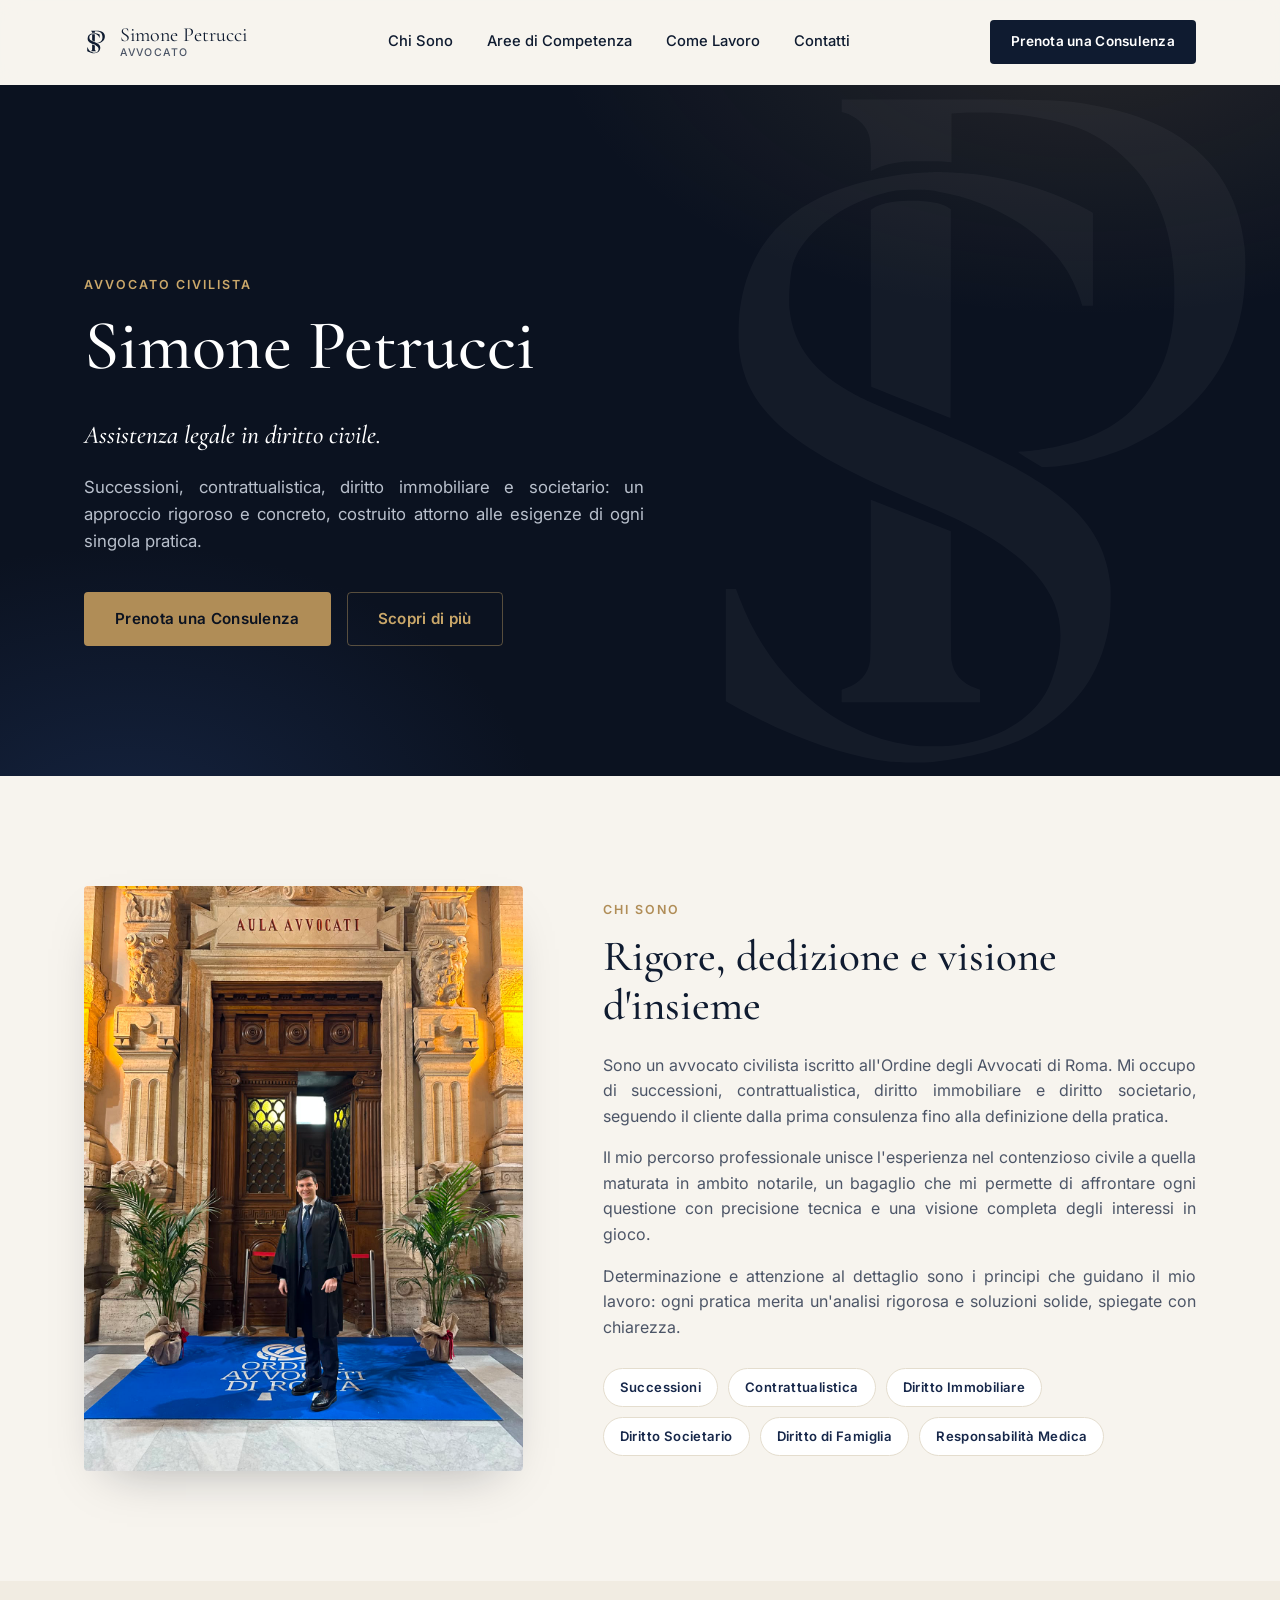
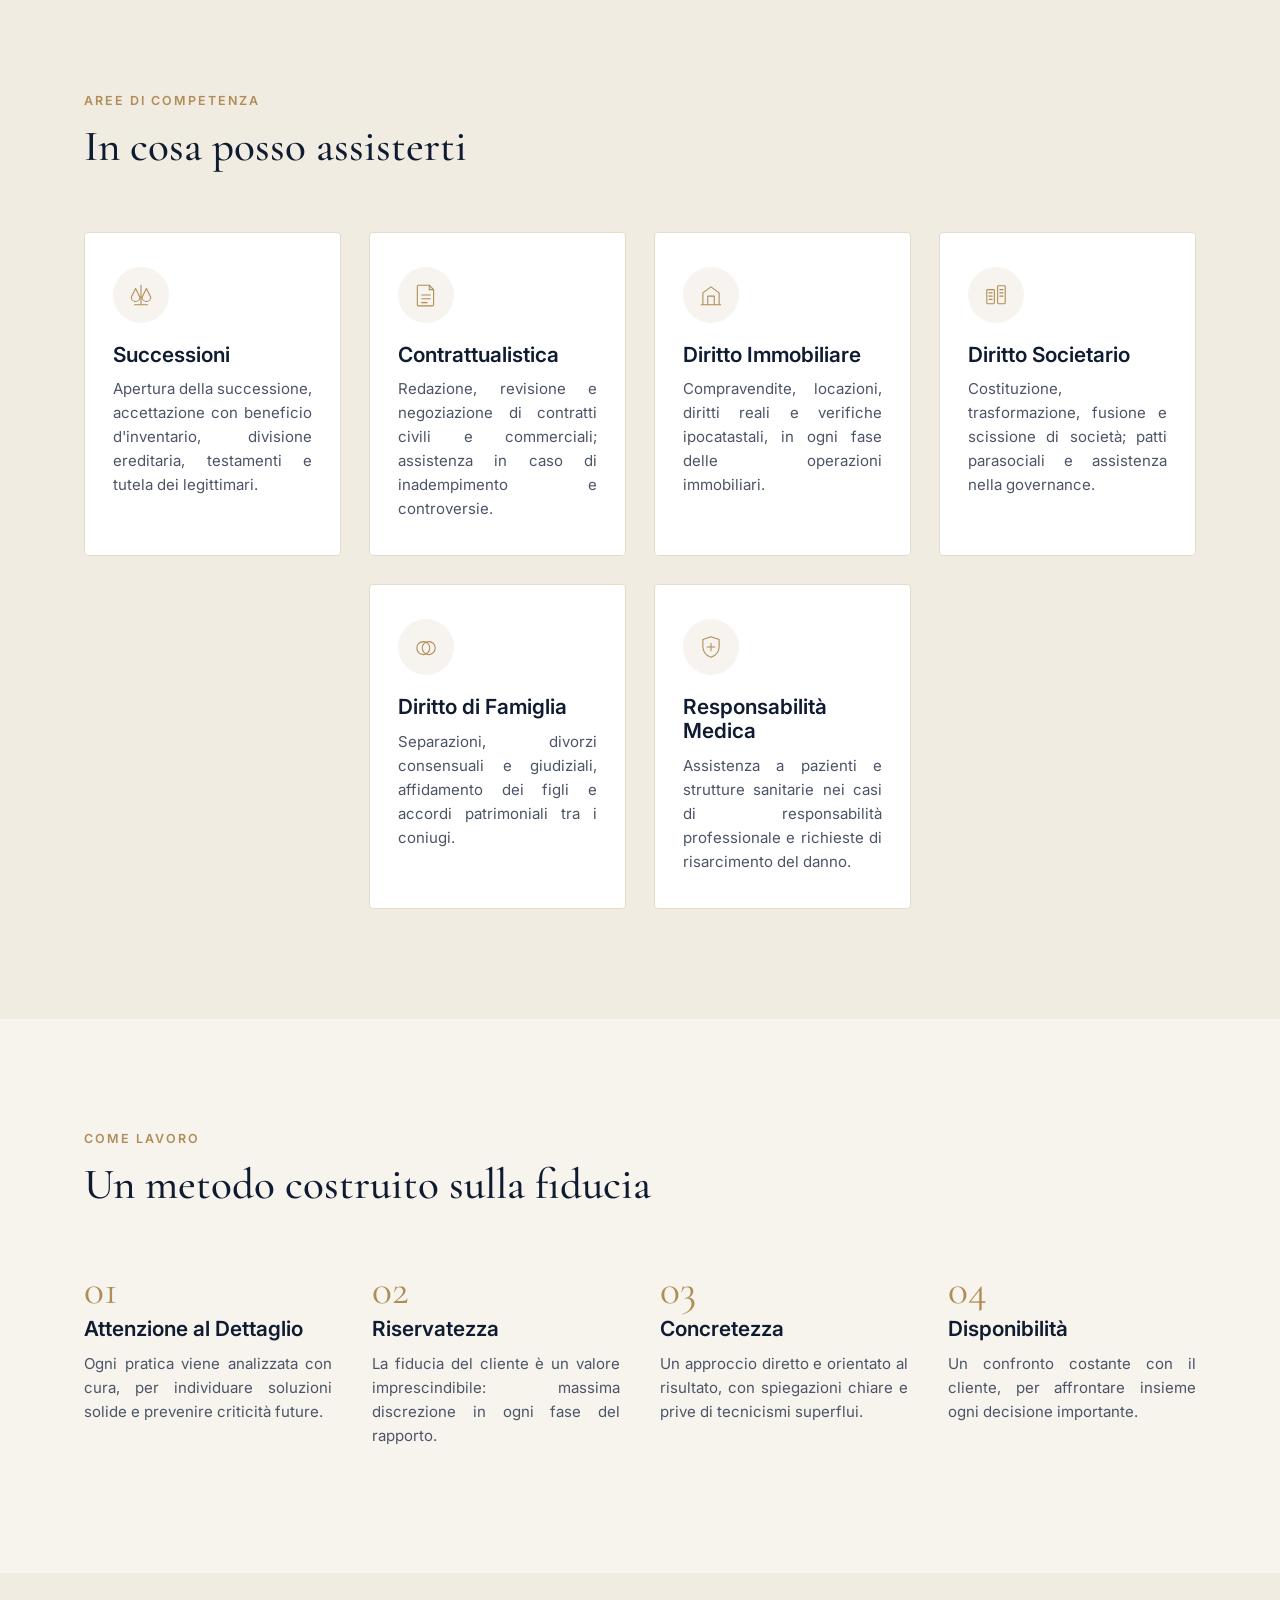
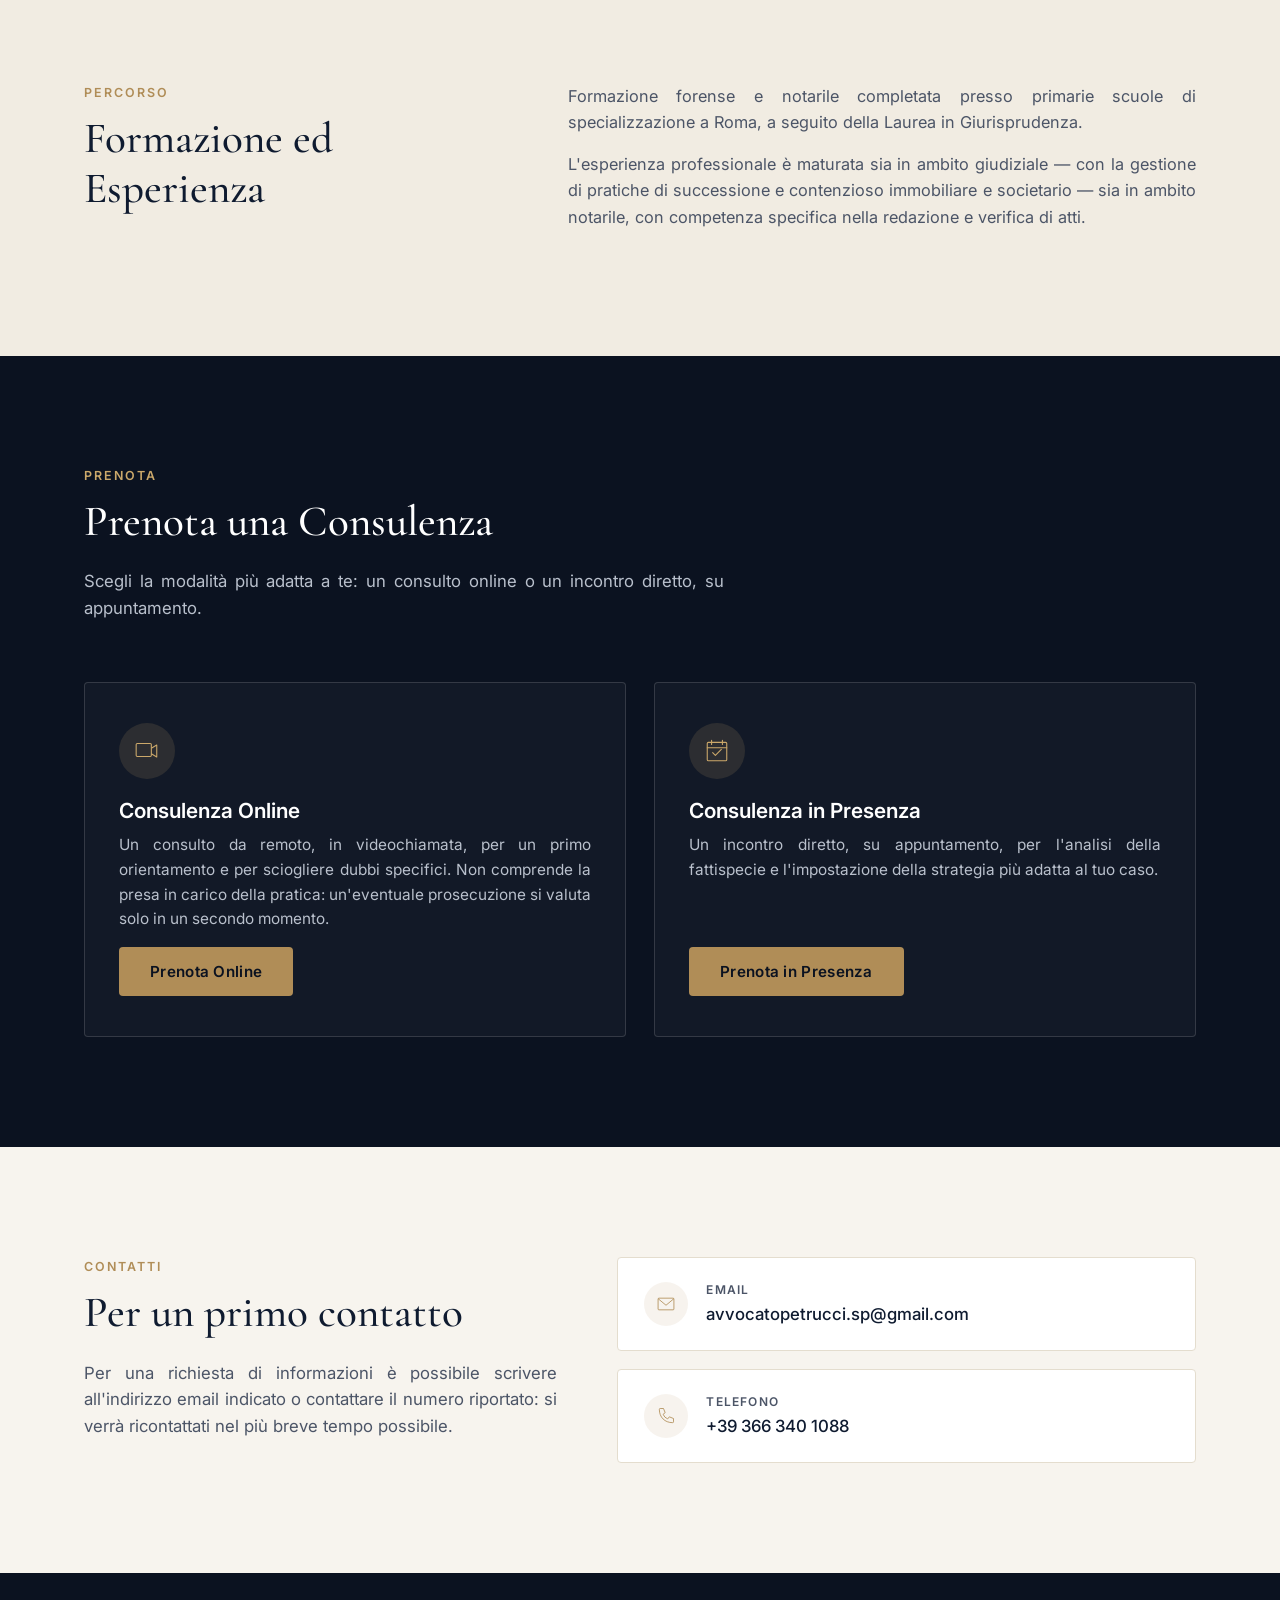
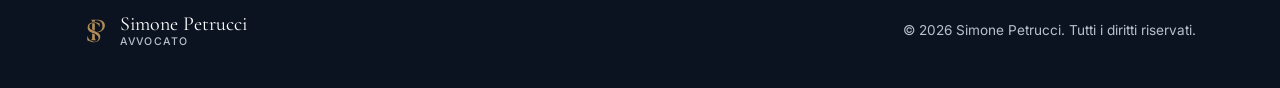
==== index.html @ 80987c57 "Drop tax law card, sync Chi Sono tags, justify body copy Remove Diritto Tributario from the Aree di " ====
<!doctype html>
<html lang="it">
<head>
<meta charset="UTF-8" />
<meta name="viewport" content="width=device-width, initial-scale=1" />
<title>Simone Petrucci — Avvocato Civilista a Roma</title>
<meta name="description" content="Avv. Simone Petrucci — assistenza legale in diritto civile: successioni, contrattualistica, diritto immobiliare e societario. Consulenza online o in presenza su appuntamento." />

<link rel="icon" type="image/png" sizes="32x32" href="assets/img/favicon-32.png" />
<link rel="apple-touch-icon" href="assets/img/apple-touch-icon.png" />

<link rel="preconnect" href="https://fonts.googleapis.com" />
<link rel="preconnect" href="https://fonts.gstatic.com" crossorigin />
<link href="https://fonts.googleapis.com/css2?family=Cormorant+Garamond:ital,wght@0,400;0,500;0,600;1,400&family=Inter:wght@400;500;600;700&display=swap" rel="stylesheet" />

<link rel="stylesheet" href="css/style.css" />
</head>
<body>

<a class="skip-link" href="#main">Vai al contenuto</a>

<header class="site-header" id="site-header">
  <div class="container header-inner">
    <a href="#top" class="brand" aria-label="Simone Petrucci — Home">
      <svg class="brand-mark" viewBox="0 0 1117 1579" role="img" aria-label="" fill="currentColor"><g transform="translate(0,1579) scale(0.1,-0.1)"><path d="M3320 13022 l0 -98 58 -18 c153 -47 305 -176 355 -302 37 -95 47 -175 47 -410 l0 -200 58 27 c128 61 287 101 477 120 122 12 652 7 708 -7 l27 -6 0 385 0 385 118 9 c190 13 628 8 807 -11 440 -46 854 -137 1138 -251 235 -94 491 -270 707 -484 203 -203 318 -359 432 -586 168 -334 262 -696 299 -1150 17 -212 14 -633 -6 -800 -54 -468 -191 -820 -451 -1165 -279 -370 -615 -591 -1145 -751 -221 -66 -636 -139 -795 -139 -30 0 -53 -4 -50 -9 3 -5 88 -60 188 -122 l183 -113 75 2 c374 12 916 148 1321 332 972 440 1585 1199 1759 2180 48 270 65 685 40 941 -86 865 -519 1503 -1285 1896 -353 180 -711 290 -1230 377 -358 60 -567 66 -2337 66 l-1498 0 0 -98z M4635 11969 c-476 -22 -1031 -137 -1430 -296 -890 -353 -1372 -960 -1491 -1880 -24 -183 -24 -531 -1 -683 65 -419 226 -730 541 -1046 398 -398 1057 -776 2189 -1255 544 -230 834 -367 1072 -504 401 -232 687 -456 887 -695 336 -401 434 -805 322 -1320 -31 -141 -103 -359 -151 -454 -238 -477 -760 -795 -1463 -893 -173 -24 -549 -23 -714 1 -331 48 -568 120 -862 261 -356 170 -655 384 -949 679 -380 382 -676 847 -880 1386 l-51 135 -80 0 -79 0 0 -885 0 -884 110 -63 c149 -86 547 -286 727 -367 617 -276 1238 -463 1728 -521 146 -18 531 -20 695 -5 486 46 1062 193 1413 360 442 211 824 547 1058 930 152 250 260 555 309 870 22 141 31 524 16 661 -74 644 -407 1120 -1099 1574 -437 286 -994 557 -2107 1028 -510 216 -666 286 -805 359 -645 340 -977 766 -1041 1338 -22 194 9 596 57 744 140 435 718 894 1353 1076 223 64 304 75 556 75 193 -1 252 -5 364 -24 887 -152 1657 -624 2044 -1251 70 -114 161 -312 202 -437 l37 -113 84 0 84 0 0 730 0 730 -47 31 c-88 55 -366 186 -558 262 -409 162 -844 272 -1280 322 -121 14 -521 37 -580 33 -11 0 -92 -4 -180 -9z M4287 11519 c-202 -11 -369 -51 -461 -109 l-46 -30 0 -1394 c0 -1106 3 -1395 13 -1399 549 -217 1238 -487 1242 -487 3 0 5 740 5 1645 l0 1645 -47 31 c-125 78 -389 115 -706 98z M3780 5586 c0 -839 -3 -1249 -11 -1307 -28 -209 -159 -358 -386 -439 l-63 -23 0 -98 0 -99 1090 0 1090 0 0 99 0 98 -62 23 c-226 80 -359 232 -387 439 -7 57 -11 397 -11 1060 l0 976 -571 225 c-315 124 -598 235 -630 247 l-59 23 0 -1224z"/></g></svg>
      <span class="brand-name">Simone Petrucci<span class="brand-role">Avvocato</span></span>
    </a>

    <nav class="main-nav" id="main-nav" aria-label="Navigazione principale">
      <a href="#chi-sono">Chi Sono</a>
      <a href="#competenze">Aree di Competenza</a>
      <a href="#metodo">Come Lavoro</a>
      <a href="#contatti">Contatti</a>
    </nav>

    <div class="header-actions">
      <a href="#prenota" class="btn btn-primary btn-sm">Prenota una Consulenza</a>
      <button class="nav-toggle" id="nav-toggle" aria-expanded="false" aria-controls="main-nav" aria-label="Apri il menu">
        <span></span><span></span><span></span>
      </button>
    </div>
  </div>
</header>

<main id="main">

  <!-- HERO -->
  <section class="hero" id="top">
    <div class="hero-bg" aria-hidden="true"></div>
    <svg class="hero-watermark" viewBox="0 0 1117 1579" aria-hidden="true" fill="currentColor"><g transform="translate(0,1579) scale(0.1,-0.1)"><path d="M3320 13022 l0 -98 58 -18 c153 -47 305 -176 355 -302 37 -95 47 -175 47 -410 l0 -200 58 27 c128 61 287 101 477 120 122 12 652 7 708 -7 l27 -6 0 385 0 385 118 9 c190 13 628 8 807 -11 440 -46 854 -137 1138 -251 235 -94 491 -270 707 -484 203 -203 318 -359 432 -586 168 -334 262 -696 299 -1150 17 -212 14 -633 -6 -800 -54 -468 -191 -820 -451 -1165 -279 -370 -615 -591 -1145 -751 -221 -66 -636 -139 -795 -139 -30 0 -53 -4 -50 -9 3 -5 88 -60 188 -122 l183 -113 75 2 c374 12 916 148 1321 332 972 440 1585 1199 1759 2180 48 270 65 685 40 941 -86 865 -519 1503 -1285 1896 -353 180 -711 290 -1230 377 -358 60 -567 66 -2337 66 l-1498 0 0 -98z M4635 11969 c-476 -22 -1031 -137 -1430 -296 -890 -353 -1372 -960 -1491 -1880 -24 -183 -24 -531 -1 -683 65 -419 226 -730 541 -1046 398 -398 1057 -776 2189 -1255 544 -230 834 -367 1072 -504 401 -232 687 -456 887 -695 336 -401 434 -805 322 -1320 -31 -141 -103 -359 -151 -454 -238 -477 -760 -795 -1463 -893 -173 -24 -549 -23 -714 1 -331 48 -568 120 -862 261 -356 170 -655 384 -949 679 -380 382 -676 847 -880 1386 l-51 135 -80 0 -79 0 0 -885 0 -884 110 -63 c149 -86 547 -286 727 -367 617 -276 1238 -463 1728 -521 146 -18 531 -20 695 -5 486 46 1062 193 1413 360 442 211 824 547 1058 930 152 250 260 555 309 870 22 141 31 524 16 661 -74 644 -407 1120 -1099 1574 -437 286 -994 557 -2107 1028 -510 216 -666 286 -805 359 -645 340 -977 766 -1041 1338 -22 194 9 596 57 744 140 435 718 894 1353 1076 223 64 304 75 556 75 193 -1 252 -5 364 -24 887 -152 1657 -624 2044 -1251 70 -114 161 -312 202 -437 l37 -113 84 0 84 0 0 730 0 730 -47 31 c-88 55 -366 186 -558 262 -409 162 -844 272 -1280 322 -121 14 -521 37 -580 33 -11 0 -92 -4 -180 -9z M4287 11519 c-202 -11 -369 -51 -461 -109 l-46 -30 0 -1394 c0 -1106 3 -1395 13 -1399 549 -217 1238 -487 1242 -487 3 0 5 740 5 1645 l0 1645 -47 31 c-125 78 -389 115 -706 98z M3780 5586 c0 -839 -3 -1249 -11 -1307 -28 -209 -159 -358 -386 -439 l-63 -23 0 -98 0 -99 1090 0 1090 0 0 99 0 98 -62 23 c-226 80 -359 232 -387 439 -7 57 -11 397 -11 1060 l0 976 -571 225 c-315 124 -598 235 -630 247 l-59 23 0 -1224z"/></g></svg>
    <div class="container hero-inner">
      <div class="hero-text">
        <p class="eyebrow">Avvocato Civilista</p>
        <h1>Simone Petrucci</h1>
        <p class="hero-statement">Assistenza legale in diritto civile.</p>
        <p class="hero-approach">Successioni, contrattualistica, diritto immobiliare e societario: un approccio rigoroso e concreto, costruito attorno alle esigenze di ogni singola pratica.</p>
        <div class="hero-actions">
          <a href="#prenota" class="btn btn-gold">Prenota una Consulenza</a>
          <a href="#chi-sono" class="btn btn-ghost">Scopri di più</a>
        </div>
      </div>
    </div>
  </section>

  <!-- CHI SONO -->
  <section class="section" id="chi-sono">
    <div class="container about-grid">
      <div class="about-photo reveal">
        <img src="assets/img/simone-petrucci.jpg" alt="Simone Petrucci, avvocato, presso l'Ordine degli Avvocati di Roma" loading="lazy" />
      </div>
      <div class="about-text reveal">
        <p class="eyebrow">Chi Sono</p>
        <h2>Rigore, dedizione e visione d'insieme</h2>
        <p>
          Sono un avvocato civilista iscritto all'Ordine degli Avvocati di Roma.
          Mi occupo di successioni, contrattualistica, diritto immobiliare e
          diritto societario, seguendo il cliente dalla prima consulenza fino
          alla definizione della pratica.
        </p>
        <p>
          Il mio percorso professionale unisce l'esperienza nel contenzioso
          civile a quella maturata in ambito notarile, un bagaglio che mi
          permette di affrontare ogni questione con precisione tecnica e una
          visione completa degli interessi in gioco.
        </p>
        <p>
          Determinazione e attenzione al dettaglio sono i principi che
          guidano il mio lavoro: ogni pratica merita un'analisi rigorosa e
          soluzioni solide, spiegate con chiarezza.
        </p>
        <ul class="tag-list">
          <li>Successioni</li>
          <li>Contrattualistica</li>
          <li>Diritto Immobiliare</li>
          <li>Diritto Societario</li>
          <li>Diritto di Famiglia</li>
          <li>Responsabilità Medica</li>
        </ul>
      </div>
    </div>
  </section>

  <!-- AREE DI COMPETENZA -->
  <section class="section section-alt" id="competenze">
    <div class="container">
      <div class="section-head reveal">
        <p class="eyebrow">Aree di Competenza</p>
        <h2>In cosa posso assisterti</h2>
      </div>

      <div class="cards-grid">
        <article class="card reveal">
          <span class="card-icon" aria-hidden="true">
            <svg viewBox="0 0 48 48" fill="none"><path d="M24 6v36M14 12l-8 16a8 8 0 0016 0l-8-16zM34 12l-8 16a8 8 0 0016 0l-8-16zM12 42h24" stroke="currentColor" stroke-width="2" stroke-linecap="round" stroke-linejoin="round"/></svg>
          </span>
          <h3>Successioni</h3>
          <p>Apertura della successione, accettazione con beneficio d'inventario, divisione ereditaria, testamenti e tutela dei legittimari.</p>
        </article>

        <article class="card reveal">
          <span class="card-icon" aria-hidden="true">
            <svg viewBox="0 0 48 48" fill="none"><path d="M10 6h20l8 8v28a2 2 0 01-2 2H10a2 2 0 01-2-2V8a2 2 0 012-2z" stroke="currentColor" stroke-width="2" stroke-linejoin="round"/><path d="M30 6v8h8M16 24h16M16 31h16M16 38h10" stroke="currentColor" stroke-width="2" stroke-linecap="round"/></svg>
          </span>
          <h3>Contrattualistica</h3>
          <p>Redazione, revisione e negoziazione di contratti civili e commerciali; assistenza in caso di inadempimento e controversie.</p>
        </article>

        <article class="card reveal">
          <span class="card-icon" aria-hidden="true">
            <svg viewBox="0 0 48 48" fill="none"><path d="M6 42h36M9 42V20l15-11 15 11v22M18 42V26h12v16" stroke="currentColor" stroke-width="2" stroke-linecap="round" stroke-linejoin="round"/></svg>
          </span>
          <h3>Diritto Immobiliare</h3>
          <p>Compravendite, locazioni, diritti reali e verifiche ipocatastali, in ogni fase delle operazioni immobiliari.</p>
        </article>

        <article class="card reveal">
          <span class="card-icon" aria-hidden="true">
            <svg viewBox="0 0 48 48" fill="none"><rect x="7" y="14" width="14" height="26" rx="1.5" stroke="currentColor" stroke-width="2"/><rect x="27" y="7" width="14" height="33" rx="1.5" stroke="currentColor" stroke-width="2"/><path d="M11 20h6M11 26h6M11 32h6M31 14h6M31 20h6M31 26h6" stroke="currentColor" stroke-width="2" stroke-linecap="round"/></svg>
          </span>
          <h3>Diritto Societario</h3>
          <p>Costituzione, trasformazione, fusione e scissione di società; patti parasociali e assistenza nella governance.</p>
        </article>

        <article class="card reveal">
          <span class="card-icon" aria-hidden="true">
            <svg viewBox="0 0 48 48" fill="none"><circle cx="19" cy="26" r="12" stroke="currentColor" stroke-width="2"/><circle cx="29" cy="26" r="12" stroke="currentColor" stroke-width="2"/></svg>
          </span>
          <h3>Diritto di Famiglia</h3>
          <p>Separazioni, divorzi consensuali e giudiziali, affidamento dei figli e accordi patrimoniali tra i coniugi.</p>
        </article>

        <article class="card reveal">
          <span class="card-icon" aria-hidden="true">
            <svg viewBox="0 0 48 48" fill="none"><path d="M24 5l15 5v13c0 11-7 17-15 20-8-3-15-9-15-20V10l15-5z" stroke="currentColor" stroke-width="2" stroke-linejoin="round"/><path d="M24 17v14M17 24h14" stroke="currentColor" stroke-width="2" stroke-linecap="round"/></svg>
          </span>
          <h3>Responsabilità Medica</h3>
          <p>Assistenza a pazienti e strutture sanitarie nei casi di responsabilità professionale e richieste di risarcimento del danno.</p>
        </article>

      </div>
    </div>
  </section>

  <!-- COME LAVORO -->
  <section class="section" id="metodo">
    <div class="container">
      <div class="section-head reveal">
        <p class="eyebrow">Come Lavoro</p>
        <h2>Un metodo costruito sulla fiducia</h2>
      </div>

      <div class="method-grid">
        <div class="method-item reveal">
          <span class="method-num">01</span>
          <h3>Attenzione al Dettaglio</h3>
          <p>Ogni pratica viene analizzata con cura, per individuare soluzioni solide e prevenire criticità future.</p>
        </div>
        <div class="method-item reveal">
          <span class="method-num">02</span>
          <h3>Riservatezza</h3>
          <p>La fiducia del cliente è un valore imprescindibile: massima discrezione in ogni fase del rapporto.</p>
        </div>
        <div class="method-item reveal">
          <span class="method-num">03</span>
          <h3>Concretezza</h3>
          <p>Un approccio diretto e orientato al risultato, con spiegazioni chiare e prive di tecnicismi superflui.</p>
        </div>
        <div class="method-item reveal">
          <span class="method-num">04</span>
          <h3>Disponibilità</h3>
          <p>Un confronto costante con il cliente, per affrontare insieme ogni decisione importante.</p>
        </div>
      </div>
    </div>
  </section>

  <!-- FORMAZIONE / PERCORSO -->
  <section class="section section-alt" id="percorso">
    <div class="container path-grid">
      <div class="reveal">
        <p class="eyebrow">Percorso</p>
        <h2>Formazione ed Esperienza</h2>
      </div>
      <div class="path-text reveal">
        <p>
          Formazione forense e notarile completata presso primarie scuole di
          specializzazione a Roma, a seguito della Laurea in Giurisprudenza.
        </p>
        <p>
          L'esperienza professionale è maturata sia in ambito giudiziale —
          con la gestione di pratiche di successione e contenzioso
          immobiliare e societario — sia in ambito notarile, con
          competenza specifica nella redazione e verifica di atti.
        </p>
      </div>
    </div>
  </section>

  <!-- PRENOTA -->
  <section class="section section-dark" id="prenota">
    <div class="container">
      <div class="section-head reveal">
        <p class="eyebrow">Prenota</p>
        <h2>Prenota una Consulenza</h2>
        <p class="section-lead">Scegli la modalità più adatta a te: un consulto online o un incontro diretto, su appuntamento.</p>
      </div>

      <div class="booking-grid">
        <article class="booking-card reveal">
          <span class="card-icon" aria-hidden="true">
            <svg viewBox="0 0 48 48" fill="none"><rect x="4" y="10" width="28" height="24" rx="2" stroke="currentColor" stroke-width="2"/><path d="M32 19l10-6v22l-10-6" stroke="currentColor" stroke-width="2" stroke-linejoin="round"/></svg>
          </span>
          <h3>Consulenza Online</h3>
          <p>Un consulto da remoto, in videochiamata, per un primo orientamento e per sciogliere dubbi specifici. Non comprende la presa in carico della pratica: un'eventuale prosecuzione si valuta solo in un secondo momento.</p>
          <button type="button" class="btn btn-gold" data-open-booking="online">Prenota Online</button>
        </article>

        <article class="booking-card reveal">
          <span class="card-icon" aria-hidden="true">
            <svg viewBox="0 0 48 48" fill="none"><rect x="6" y="8" width="36" height="34" rx="2" stroke="currentColor" stroke-width="2"/><path d="M6 18h36M14 4v8M34 4v8" stroke="currentColor" stroke-width="2" stroke-linecap="round"/><path d="M16 27l5 5 11-11" stroke="currentColor" stroke-width="2" stroke-linecap="round" stroke-linejoin="round"/></svg>
          </span>
          <h3>Consulenza in Presenza</h3>
          <p>Un incontro diretto, su appuntamento, per l'analisi della fattispecie e l'impostazione della strategia più adatta al tuo caso.</p>
          <button type="button" class="btn btn-gold" data-open-booking="presence">Prenota in Presenza</button>
        </article>
      </div>
    </div>
  </section>

  <!-- CONTATTI -->
  <section class="section" id="contatti">
    <div class="container contact-grid">
      <div class="reveal">
        <p class="eyebrow">Contatti</p>
        <h2>Per un primo contatto</h2>
        <p class="section-lead">Per una richiesta di informazioni è possibile scrivere all'indirizzo email indicato o contattare il numero riportato: si verrà ricontattati nel più breve tempo possibile.</p>
      </div>
      <div class="contact-links reveal">
        <a class="contact-link" href="mailto:avvocatopetrucci.sp@gmail.com">
          <span class="card-icon" aria-hidden="true">
            <svg viewBox="0 0 48 48" fill="none"><rect x="5" y="10" width="38" height="28" rx="2" stroke="currentColor" stroke-width="2"/><path d="M6 12l18 15L42 12" stroke="currentColor" stroke-width="2" stroke-linecap="round" stroke-linejoin="round"/></svg>
          </span>
          <span>
            <strong>Email</strong>
            <span>avvocatopetrucci.sp@gmail.com</span>
          </span>
        </a>
        <a class="contact-link" href="tel:+393663401088">
          <span class="card-icon" aria-hidden="true">
            <svg viewBox="0 0 48 48" fill="none"><path d="M10 6h8l4 10-5 4a20 20 0 0011 11l4-5 10 4v8a2 2 0 01-2 2C21 40 8 27 8 8a2 2 0 012-2z" stroke="currentColor" stroke-width="2" stroke-linejoin="round"/></svg>
          </span>
          <span>
            <strong>Telefono</strong>
            <span>+39 366 340 1088</span>
          </span>
        </a>
      </div>
    </div>
  </section>

</main>

<footer class="site-footer">
  <div class="container footer-inner">
    <div class="brand brand-footer">
      <svg class="brand-mark" viewBox="0 0 1117 1579" role="img" aria-label="" fill="currentColor"><g transform="translate(0,1579) scale(0.1,-0.1)"><path d="M3320 13022 l0 -98 58 -18 c153 -47 305 -176 355 -302 37 -95 47 -175 47 -410 l0 -200 58 27 c128 61 287 101 477 120 122 12 652 7 708 -7 l27 -6 0 385 0 385 118 9 c190 13 628 8 807 -11 440 -46 854 -137 1138 -251 235 -94 491 -270 707 -484 203 -203 318 -359 432 -586 168 -334 262 -696 299 -1150 17 -212 14 -633 -6 -800 -54 -468 -191 -820 -451 -1165 -279 -370 -615 -591 -1145 -751 -221 -66 -636 -139 -795 -139 -30 0 -53 -4 -50 -9 3 -5 88 -60 188 -122 l183 -113 75 2 c374 12 916 148 1321 332 972 440 1585 1199 1759 2180 48 270 65 685 40 941 -86 865 -519 1503 -1285 1896 -353 180 -711 290 -1230 377 -358 60 -567 66 -2337 66 l-1498 0 0 -98z M4635 11969 c-476 -22 -1031 -137 -1430 -296 -890 -353 -1372 -960 -1491 -1880 -24 -183 -24 -531 -1 -683 65 -419 226 -730 541 -1046 398 -398 1057 -776 2189 -1255 544 -230 834 -367 1072 -504 401 -232 687 -456 887 -695 336 -401 434 -805 322 -1320 -31 -141 -103 -359 -151 -454 -238 -477 -760 -795 -1463 -893 -173 -24 -549 -23 -714 1 -331 48 -568 120 -862 261 -356 170 -655 384 -949 679 -380 382 -676 847 -880 1386 l-51 135 -80 0 -79 0 0 -885 0 -884 110 -63 c149 -86 547 -286 727 -367 617 -276 1238 -463 1728 -521 146 -18 531 -20 695 -5 486 46 1062 193 1413 360 442 211 824 547 1058 930 152 250 260 555 309 870 22 141 31 524 16 661 -74 644 -407 1120 -1099 1574 -437 286 -994 557 -2107 1028 -510 216 -666 286 -805 359 -645 340 -977 766 -1041 1338 -22 194 9 596 57 744 140 435 718 894 1353 1076 223 64 304 75 556 75 193 -1 252 -5 364 -24 887 -152 1657 -624 2044 -1251 70 -114 161 -312 202 -437 l37 -113 84 0 84 0 0 730 0 730 -47 31 c-88 55 -366 186 -558 262 -409 162 -844 272 -1280 322 -121 14 -521 37 -580 33 -11 0 -92 -4 -180 -9z M4287 11519 c-202 -11 -369 -51 -461 -109 l-46 -30 0 -1394 c0 -1106 3 -1395 13 -1399 549 -217 1238 -487 1242 -487 3 0 5 740 5 1645 l0 1645 -47 31 c-125 78 -389 115 -706 98z M3780 5586 c0 -839 -3 -1249 -11 -1307 -28 -209 -159 -358 -386 -439 l-63 -23 0 -98 0 -99 1090 0 1090 0 0 99 0 98 -62 23 c-226 80 -359 232 -387 439 -7 57 -11 397 -11 1060 l0 976 -571 225 c-315 124 -598 235 -630 247 l-59 23 0 -1224z"/></g></svg>
      <span class="brand-name">Simone Petrucci<span class="brand-role">Avvocato</span></span>
    </div>
    <p>&copy; <span id="year"></span> Simone Petrucci. Tutti i diritti riservati.</p>
  </div>
</footer>

<!-- BOOKING MODAL -->
<div class="modal-overlay" id="booking-modal" aria-hidden="true">
  <div class="modal" role="dialog" aria-modal="true" aria-labelledby="modal-title">
    <button type="button" class="modal-close" id="modal-close" aria-label="Chiudi">&times;</button>
    <div id="modal-body"></div>
  </div>
</div>

<script src="js/config.js"></script>
<script src="js/main.js"></script>
</body>
</html>
---- css/style.css ----
/* ---------------------------------------------------------
   Simone Petrucci — Avvocato · design system
--------------------------------------------------------- */

:root {
  --navy-950: #0b1220;
  --navy-900: #0f1b30;
  --navy-800: #16274a;
  --navy-700: #1f3560;
  --silver: #b9c0cc;
  --gold: #b08d57;
  --gold-light: #cba86a;
  --ivory: #f7f4ee;
  --ivory-warm: #f1ece2;
  --white: #ffffff;
  --ink: #1c2230;
  --ink-soft: #4c5567;
  --line: #e4ddce;

  --font-serif: "Cormorant Garamond", Georgia, serif;
  --font-sans: "Inter", -apple-system, BlinkMacSystemFont, "Segoe UI", sans-serif;

  --container: 1160px;
  --radius: 4px;
  --shadow-soft: 0 20px 50px -25px rgba(11, 18, 32, 0.35);
  --transition: 220ms ease;
}

*, *::before, *::after { box-sizing: border-box; }
html { scroll-behavior: smooth; }

body {
  margin: 0;
  font-family: var(--font-sans);
  color: var(--ink);
  background: var(--ivory);
  -webkit-font-smoothing: antialiased;
  line-height: 1.6;
}

img { max-width: 100%; display: block; }

h1, h2, h3 {
  font-family: var(--font-serif);
  color: var(--navy-900);
  font-weight: 500;
  line-height: 1.15;
  margin: 0 0 0.5em;
}

h1 { font-size: clamp(2.6rem, 6vw, 4.4rem); font-weight: 500; }
h2 { font-size: clamp(1.9rem, 3.6vw, 2.7rem); }
h3 { font-size: 1.3rem; font-family: var(--font-sans); font-weight: 600; }

p {
  margin: 0 0 1em;
  color: var(--ink-soft);
  text-align: justify;
  text-justify: inter-word;
  hyphens: auto;
}

a { color: inherit; text-decoration: none; }

.container {
  max-width: var(--container);
  margin: 0 auto;
  padding: 0 24px;
}

.skip-link {
  position: absolute;
  left: -999px;
  top: 0;
  background: var(--navy-900);
  color: var(--white);
  padding: 12px 20px;
  z-index: 999;
}
.skip-link:focus { left: 12px; top: 12px; }

.eyebrow {
  font-family: var(--font-sans);
  text-transform: uppercase;
  letter-spacing: 0.16em;
  font-size: 0.78rem;
  font-weight: 600;
  color: var(--gold);
  margin: 0 0 0.9em;
}

/* ---------- Buttons ---------- */
.btn {
  display: inline-flex;
  align-items: center;
  justify-content: center;
  gap: 8px;
  padding: 14px 30px;
  border-radius: var(--radius);
  font-family: var(--font-sans);
  font-weight: 600;
  font-size: 0.95rem;
  letter-spacing: 0.02em;
  border: 1px solid transparent;
  cursor: pointer;
  transition: var(--transition);
  white-space: nowrap;
}
.btn-primary {
  background: var(--navy-900);
  color: var(--white);
}
.btn-primary:hover { background: var(--navy-800); transform: translateY(-1px); }
.btn-ghost {
  background: transparent;
  color: var(--navy-900);
  border-color: var(--navy-900);
}
.btn-ghost:hover { background: var(--navy-900); color: var(--white); transform: translateY(-1px); }
.btn-outline {
  background: transparent;
  color: var(--white);
  border-color: rgba(255,255,255,0.4);
}
.btn-outline:hover { background: rgba(255,255,255,0.1); border-color: var(--white); transform: translateY(-1px); }
.btn-sm { padding: 10px 20px; font-size: 0.85rem; }
.btn-gold {
  background: var(--gold);
  color: var(--navy-950);
}
.btn-gold:hover { background: var(--gold-light); transform: translateY(-1px); }

/* ---------- Header ---------- */
.site-header {
  position: sticky;
  top: 0;
  z-index: 100;
  background: rgba(247, 244, 238, 0.9);
  backdrop-filter: blur(10px);
  border-bottom: 1px solid transparent;
  transition: var(--transition);
}
.site-header.scrolled {
  border-bottom-color: var(--line);
  box-shadow: 0 4px 20px -8px rgba(11,18,32,0.12);
}
.header-inner {
  display: flex;
  align-items: center;
  justify-content: space-between;
  height: 84px;
}
.brand {
  display: flex;
  align-items: center;
  gap: 12px;
}
.brand-mark {
  height: 34px;
  width: auto;
  flex-shrink: 0;
  color: var(--navy-900);
}
.brand-footer .brand-mark { color: var(--gold); }
.brand-name {
  font-family: var(--font-serif);
  font-size: 1.25rem;
  color: var(--navy-900);
  display: flex;
  flex-direction: column;
  line-height: 1.15;
}
.brand-role {
  font-family: var(--font-sans);
  font-size: 0.66rem;
  letter-spacing: 0.14em;
  text-transform: uppercase;
  color: var(--ink-soft);
  font-weight: 500;
}
.main-nav {
  display: flex;
  gap: 34px;
}
.main-nav a {
  font-size: 0.92rem;
  font-weight: 500;
  color: var(--navy-900);
  position: relative;
  padding: 6px 0;
}
.main-nav a::after {
  content: "";
  position: absolute;
  left: 0;
  bottom: 0;
  width: 0;
  height: 1px;
  background: var(--gold);
  transition: width var(--transition);
}
.main-nav a:hover::after { width: 100%; }

.header-actions { display: flex; align-items: center; gap: 18px; }

.nav-toggle {
  display: none;
  flex-direction: column;
  gap: 5px;
  background: none;
  border: none;
  cursor: pointer;
  padding: 8px;
}
.nav-toggle span {
  width: 22px;
  height: 2px;
  background: var(--navy-900);
  transition: var(--transition);
}

/* ---------- Hero ---------- */
.hero {
  position: relative;
  padding: 190px 0 130px;
  background: var(--navy-950);
  overflow: hidden;
}
.hero-bg {
  position: absolute;
  inset: 0;
  background:
    radial-gradient(ellipse 900px 500px at 85% -10%, rgba(176, 141, 87, 0.16), transparent 60%),
    radial-gradient(ellipse 700px 500px at 10% 110%, rgba(31, 53, 96, 0.5), transparent 60%);
}
.hero-watermark {
  position: absolute;
  top: 50%;
  right: -60px;
  height: 145%;
  width: auto;
  transform: translateY(-50%);
  color: var(--white);
  opacity: 0.035;
  pointer-events: none;
}
.hero-inner { position: relative; }
.hero-text { max-width: 640px; }
.hero .eyebrow { color: var(--gold-light); }
.hero h1 { color: var(--white); margin-bottom: 0.4em; }
.hero-statement {
  font-family: var(--font-serif);
  font-style: italic;
  font-size: clamp(1.3rem, 2vw, 1.6rem);
  font-weight: 500;
  color: var(--white);
  margin-bottom: 0.7em;
}
.hero-approach {
  font-size: 1.05rem;
  color: var(--silver);
  max-width: 560px;
  margin-bottom: 2.2em;
}
.hero-actions { display: flex; gap: 16px; flex-wrap: wrap; }
.hero .btn-ghost { color: var(--gold-light); border-color: rgba(203, 168, 106, 0.4); }
.hero .btn-ghost:hover { background: rgba(203, 168, 106, 0.1); border-color: var(--gold-light); color: var(--white); }

@media (max-width: 980px) {
  .hero-watermark { display: none; }
}

/* ---------- Sections ---------- */
.section { padding: 110px 0; }
.section-alt { background: var(--ivory-warm); }
.section-dark { background: var(--navy-950); }
.section-dark h2, .section-dark h3 { color: var(--white); }
.section-dark p { color: var(--silver); }
.section-dark .eyebrow { color: var(--gold-light); }

.section-head { max-width: 640px; margin-bottom: 60px; }
.section-lead { font-size: 1.05rem; }

/* ---------- About ---------- */
.about-grid {
  display: grid;
  grid-template-columns: 0.85fr 1.15fr;
  gap: 80px;
  align-items: center;
}
.about-photo {
  border-radius: var(--radius);
  overflow: hidden;
  box-shadow: var(--shadow-soft);
  aspect-ratio: 3 / 4;
}
.about-photo img {
  width: 100%;
  height: 100%;
  object-fit: cover;
  object-position: center 22%;
}
.tag-list {
  display: flex;
  flex-wrap: wrap;
  gap: 10px;
  list-style: none;
  padding: 0;
  margin: 28px 0 0;
}
.tag-list li {
  font-size: 0.82rem;
  font-weight: 600;
  letter-spacing: 0.03em;
  padding: 8px 16px;
  border: 1px solid var(--line);
  border-radius: 999px;
  color: var(--navy-800);
  background: var(--white);
}

/* ---------- Cards / grids ---------- */
.cards-grid {
  display: flex;
  flex-wrap: wrap;
  justify-content: center;
  gap: 28px;
}
.card {
  flex: 0 1 calc((100% - 84px) / 4);
  min-width: 230px;
  background: var(--white);
  border: 1px solid var(--line);
  border-radius: var(--radius);
  padding: 34px 28px;
  transition: var(--transition);
}
.card:hover {
  transform: translateY(-4px);
  box-shadow: var(--shadow-soft);
  border-color: transparent;
}
.card-icon {
  display: inline-flex;
  align-items: center;
  justify-content: center;
  width: 56px;
  height: 56px;
  border-radius: 50%;
  background: rgba(176, 141, 87, 0.1);
  color: var(--gold);
  margin-bottom: 20px;
  flex-shrink: 0;
}
.card-icon svg { width: 26px; height: 26px; }
.card p { font-size: 0.94rem; margin-bottom: 0; }

/* ---------- Method ---------- */
.method-grid {
  display: grid;
  grid-template-columns: repeat(4, 1fr);
  gap: 40px;
}
.method-num {
  display: block;
  font-family: var(--font-serif);
  font-size: 2.6rem;
  color: var(--gold);
  margin-bottom: 6px;
  line-height: 1;
}
.method-item p { font-size: 0.94rem; }

/* ---------- Path / Percorso ---------- */
.path-grid {
  display: grid;
  grid-template-columns: 0.9fr 1.4fr;
  gap: 80px;
  align-items: start;
}
.path-text p { font-size: 1.02rem; }

/* ---------- Booking ---------- */
.booking-grid {
  display: grid;
  grid-template-columns: repeat(2, 1fr);
  gap: 28px;
}
.booking-card {
  display: flex;
  flex-direction: column;
  align-items: flex-start;
  background: rgba(255,255,255,0.03);
  border: 1px solid rgba(255,255,255,0.14);
  border-radius: var(--radius);
  padding: 40px 34px;
  transition: var(--transition);
}
.booking-card:hover {
  border-color: rgba(203, 168, 106, 0.45);
  background: rgba(255,255,255,0.05);
  transform: translateY(-4px);
}
.booking-card h3 { color: var(--white); }
.booking-card p { color: var(--silver); font-size: 0.96rem; flex-grow: 1; }
.booking-card .card-icon { background: rgba(203, 168, 106, 0.14); color: var(--gold-light); }
.booking-card .btn { align-self: flex-start; }

/* ---------- Contact ---------- */
.contact-grid {
  display: grid;
  grid-template-columns: 0.9fr 1.1fr;
  gap: 60px;
  align-items: start;
}
.contact-links { display: flex; flex-direction: column; gap: 18px; }
.contact-link {
  display: flex;
  align-items: center;
  gap: 18px;
  padding: 22px 26px;
  border: 1px solid var(--line);
  border-radius: var(--radius);
  background: var(--white);
  transition: var(--transition);
}
.contact-link:hover { border-color: var(--gold); box-shadow: var(--shadow-soft); transform: translateY(-2px); }
.contact-link .card-icon { width: 44px; height: 44px; margin: 0; }
.contact-link .card-icon svg { width: 20px; height: 20px; }
.contact-link strong {
  display: block;
  font-size: 0.75rem;
  letter-spacing: 0.1em;
  text-transform: uppercase;
  color: var(--ink-soft);
  font-weight: 600;
  margin-bottom: 2px;
}
.contact-link span span { font-size: 1.05rem; color: var(--navy-900); font-weight: 500; }

/* ---------- Footer ---------- */
.site-footer {
  background: var(--navy-950);
  padding: 40px 0;
}
.footer-inner {
  display: flex;
  align-items: center;
  justify-content: space-between;
  flex-wrap: wrap;
  gap: 16px;
}
.brand-footer .brand-name { color: var(--white); }
.brand-footer .brand-role { color: var(--silver); }
.site-footer p { margin: 0; color: var(--silver); font-size: 0.85rem; }

/* ---------- Modal ---------- */
.modal-overlay {
  position: fixed;
  inset: 0;
  background: rgba(11, 18, 32, 0.6);
  backdrop-filter: blur(4px);
  display: flex;
  align-items: center;
  justify-content: center;
  padding: 24px;
  opacity: 0;
  visibility: hidden;
  transition: opacity var(--transition);
  z-index: 1000;
}
.modal-overlay.is-open { opacity: 1; visibility: visible; }
.modal {
  background: var(--ivory);
  border-radius: 6px;
  max-width: 560px;
  width: 100%;
  max-height: 88vh;
  overflow-y: auto;
  padding: 44px 40px;
  position: relative;
  transform: translateY(16px);
  transition: transform var(--transition);
  box-shadow: 0 30px 80px -20px rgba(0,0,0,0.4);
}
.modal-overlay.is-open .modal { transform: translateY(0); }
.modal-close {
  position: absolute;
  top: 16px;
  right: 16px;
  width: 36px;
  height: 36px;
  border-radius: 50%;
  border: none;
  background: transparent;
  font-size: 1.6rem;
  line-height: 1;
  color: var(--ink-soft);
  cursor: pointer;
}
.modal-close:hover { background: var(--line); }

.modal-price {
  font-family: var(--font-serif);
  font-size: 2.4rem;
  color: var(--navy-900);
  margin: 6px 0 18px;
}
.modal-features {
  list-style: none;
  padding: 0;
  margin: 0 0 28px;
  display: flex;
  flex-direction: column;
  gap: 10px;
}
.modal-features li {
  display: flex;
  align-items: center;
  gap: 10px;
  font-size: 0.92rem;
  color: var(--ink-soft);
}
.modal-features li::before {
  content: "";
  width: 6px;
  height: 6px;
  border-radius: 50%;
  background: var(--gold);
  flex-shrink: 0;
}
.modal-scope {
  font-size: 0.86rem;
  color: var(--ink-soft);
  border-left: 2px solid var(--gold);
  padding-left: 14px;
  margin: 0 0 24px;
}

.modal-note {
  font-size: 0.85rem;
  color: var(--ink-soft);
  background: var(--ivory-warm);
  border: 1px solid var(--line);
  border-radius: var(--radius);
  padding: 14px 16px;
  margin-top: 18px;
}

.modal-actions { margin-top: 10px; }

.slot-grid {
  display: flex;
  flex-direction: column;
  gap: 20px;
  max-height: 44vh;
  overflow-y: auto;
  padding-right: 4px;
  margin-bottom: 22px;
}
.slot-day h4 {
  margin: 0 0 10px;
  font-family: var(--font-sans);
  font-size: 0.85rem;
  font-weight: 600;
  color: var(--navy-800);
}
.slot-times { display: flex; flex-wrap: wrap; gap: 8px; }
.slot-btn {
  padding: 9px 14px;
  border-radius: 999px;
  border: 1px solid var(--line);
  background: var(--white);
  font-family: var(--font-sans);
  font-size: 0.86rem;
  font-weight: 600;
  color: var(--navy-900);
  cursor: pointer;
  transition: var(--transition);
  font-variant-numeric: tabular-nums;
}
.slot-btn:hover { border-color: var(--gold); background: var(--ivory-warm); }

.modal-summary {
  font-size: 0.98rem;
  color: var(--navy-900);
  background: var(--ivory-warm);
  border-radius: var(--radius);
  padding: 14px 16px;
  margin-bottom: 18px;
  display: flex;
  flex-direction: column;
  gap: 2px;
}
.modal-summary strong { font-family: var(--font-serif); font-size: 1.15rem; font-weight: 500; }

.pay-form { display: flex; flex-direction: column; gap: 14px; margin-bottom: 6px; }
.pay-form label {
  display: flex;
  flex-direction: column;
  gap: 6px;
  font-family: var(--font-sans);
  font-size: 0.76rem;
  font-weight: 600;
  letter-spacing: 0.04em;
  text-transform: uppercase;
  color: var(--ink-soft);
}
.pay-form input {
  font-family: var(--font-sans);
  font-size: 0.98rem;
  font-weight: 500;
  text-transform: none;
  letter-spacing: normal;
  color: var(--ink);
  padding: 12px 14px;
  border: 1px solid var(--line);
  border-radius: var(--radius);
  background: var(--white);
}
.pay-form input:focus { outline: 2px solid var(--gold); outline-offset: 1px; }
.pay-row { display: grid; grid-template-columns: 1fr 1fr; gap: 14px; }

.detail-form { display: flex; flex-direction: column; gap: 18px; margin-bottom: 20px; }
.detail-form label {
  display: flex;
  flex-direction: column;
  gap: 6px;
  font-family: var(--font-sans);
  font-size: 0.76rem;
  font-weight: 600;
  letter-spacing: 0.04em;
  text-transform: uppercase;
  color: var(--ink-soft);
}
.detail-form select,
.detail-form textarea {
  font-family: var(--font-sans);
  font-size: 0.98rem;
  font-weight: 500;
  text-transform: none;
  letter-spacing: normal;
  color: var(--ink);
  padding: 12px 14px;
  border: 1px solid var(--line);
  border-radius: var(--radius);
  background: var(--white);
  resize: vertical;
}
.detail-form select:focus,
.detail-form textarea:focus { outline: 2px solid var(--gold); outline-offset: 1px; }
.detail-form input[type="file"] {
  font-family: var(--font-sans);
  font-size: 0.86rem;
  font-weight: 500;
  text-transform: none;
  letter-spacing: normal;
  color: var(--ink-soft);
}
.detail-form input[type="file"]::file-selector-button {
  font-family: var(--font-sans);
  font-size: 0.8rem;
  font-weight: 600;
  color: var(--navy-900);
  background: var(--ivory-warm);
  border: 1px solid var(--line);
  border-radius: var(--radius);
  padding: 8px 14px;
  margin-right: 12px;
  cursor: pointer;
  transition: var(--transition);
}
.detail-form input[type="file"]::file-selector-button:hover { border-color: var(--gold); }
.field-hint {
  font-family: var(--font-sans);
  font-size: 0.76rem;
  font-weight: 400;
  text-transform: none;
  letter-spacing: normal;
  color: var(--ink-soft);
  opacity: 0.85;
}

.confirm-check {
  width: 52px;
  height: 52px;
  border-radius: 50%;
  background: var(--navy-900);
  color: var(--white);
  display: flex;
  align-items: center;
  justify-content: center;
  font-size: 1.4rem;
  margin-bottom: 18px;
}

/* ---------- Reveal on scroll ---------- */
.reveal {
  opacity: 0;
  transform: translateY(18px);
  transition: opacity 700ms ease, transform 700ms ease;
}
.reveal.is-visible { opacity: 1; transform: translateY(0); }

/* ---------- Responsive ---------- */
@media (max-width: 980px) {
  .main-nav { display: none; }
  .nav-toggle { display: flex; }
  .header-actions .btn-sm { display: none; }

  .main-nav.is-open {
    display: flex;
    flex-direction: column;
    position: absolute;
    top: 84px;
    left: 0;
    right: 0;
    background: var(--ivory);
    padding: 20px 24px 28px;
    gap: 18px;
    border-bottom: 1px solid var(--line);
    box-shadow: 0 12px 30px -14px rgba(0,0,0,0.2);
  }

  .about-grid, .path-grid, .contact-grid { grid-template-columns: 1fr; gap: 44px; }
  .about-photo { max-width: 420px; }
  .card { flex-basis: calc((100% - 28px) / 2); }
  .method-grid { grid-template-columns: repeat(2, 1fr); }
  .booking-grid { grid-template-columns: 1fr; }
}

@media (max-width: 560px) {
  .section { padding: 76px 0; }
  .hero { padding: 150px 0 90px; }
  .card { flex-basis: 100%; }
  .method-grid { grid-template-columns: 1fr; }
  .header-actions { gap: 8px; }
  .modal { padding: 32px 24px; }
}
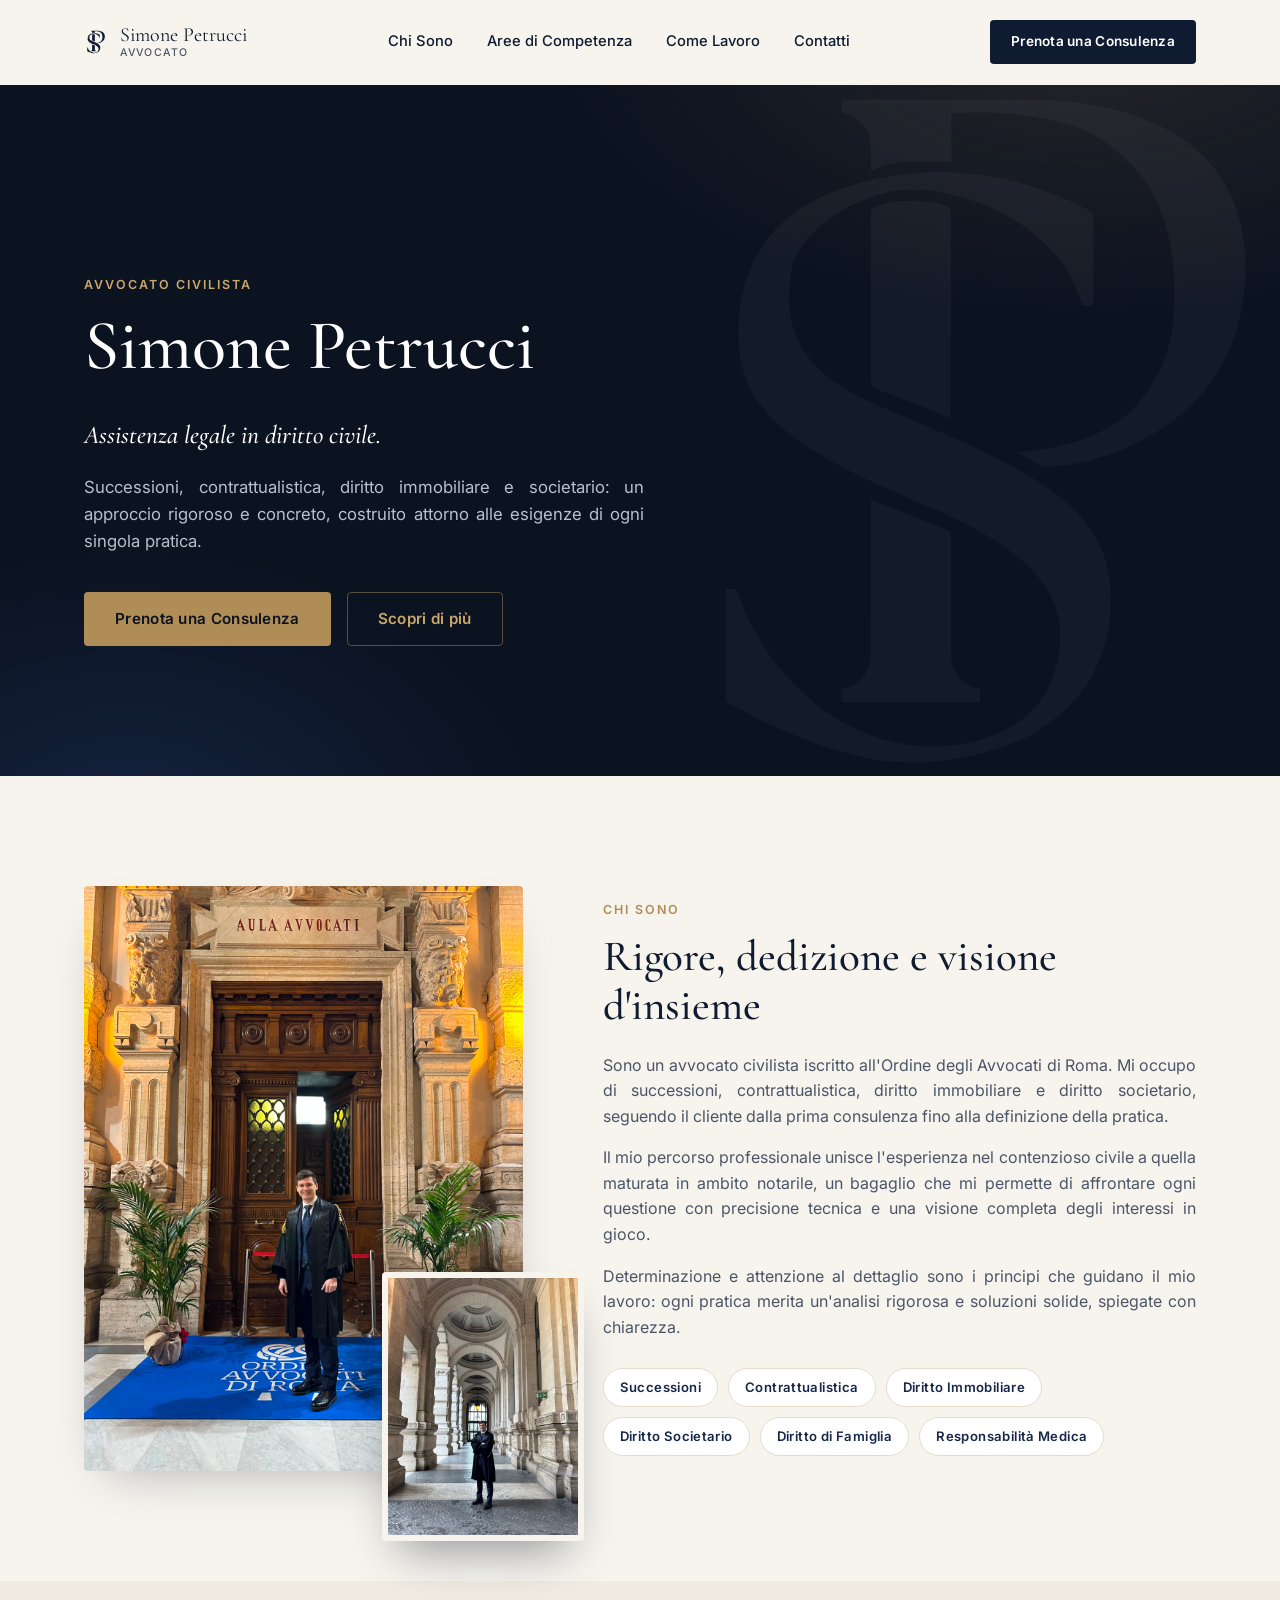
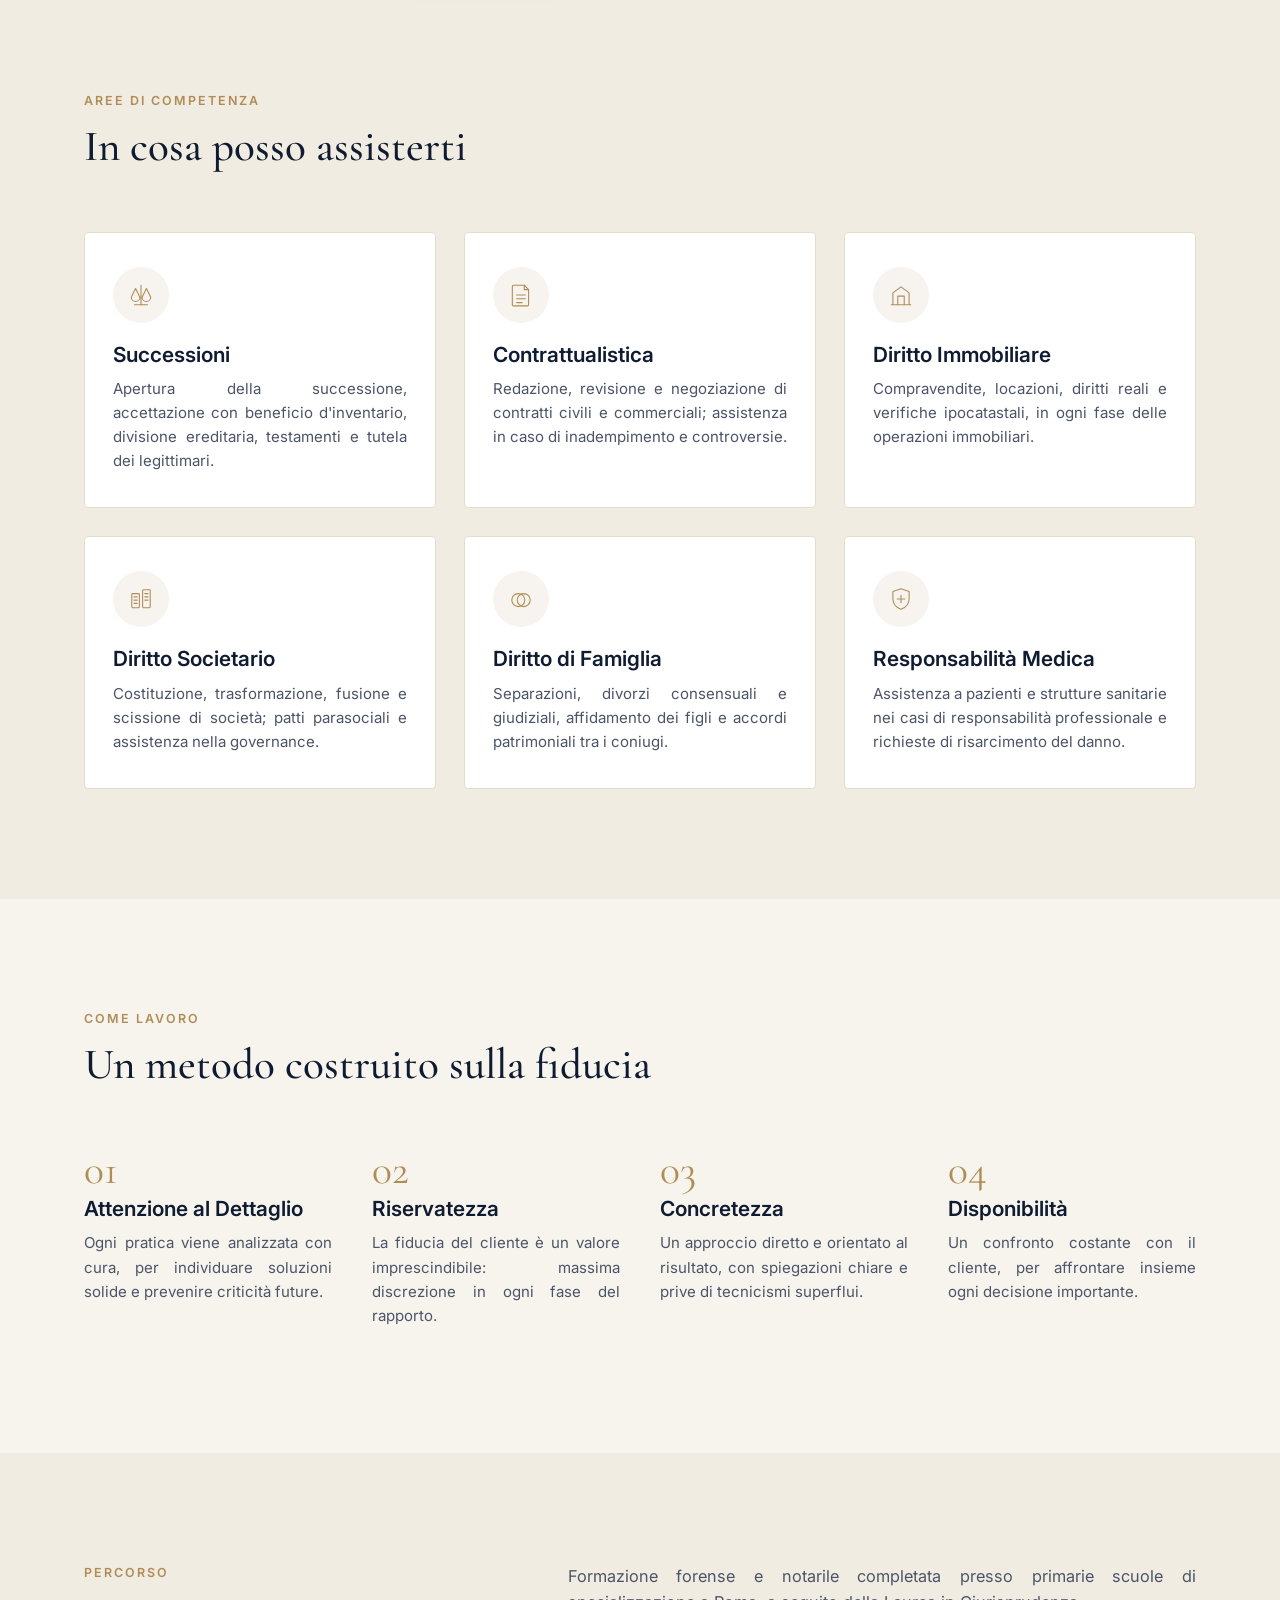
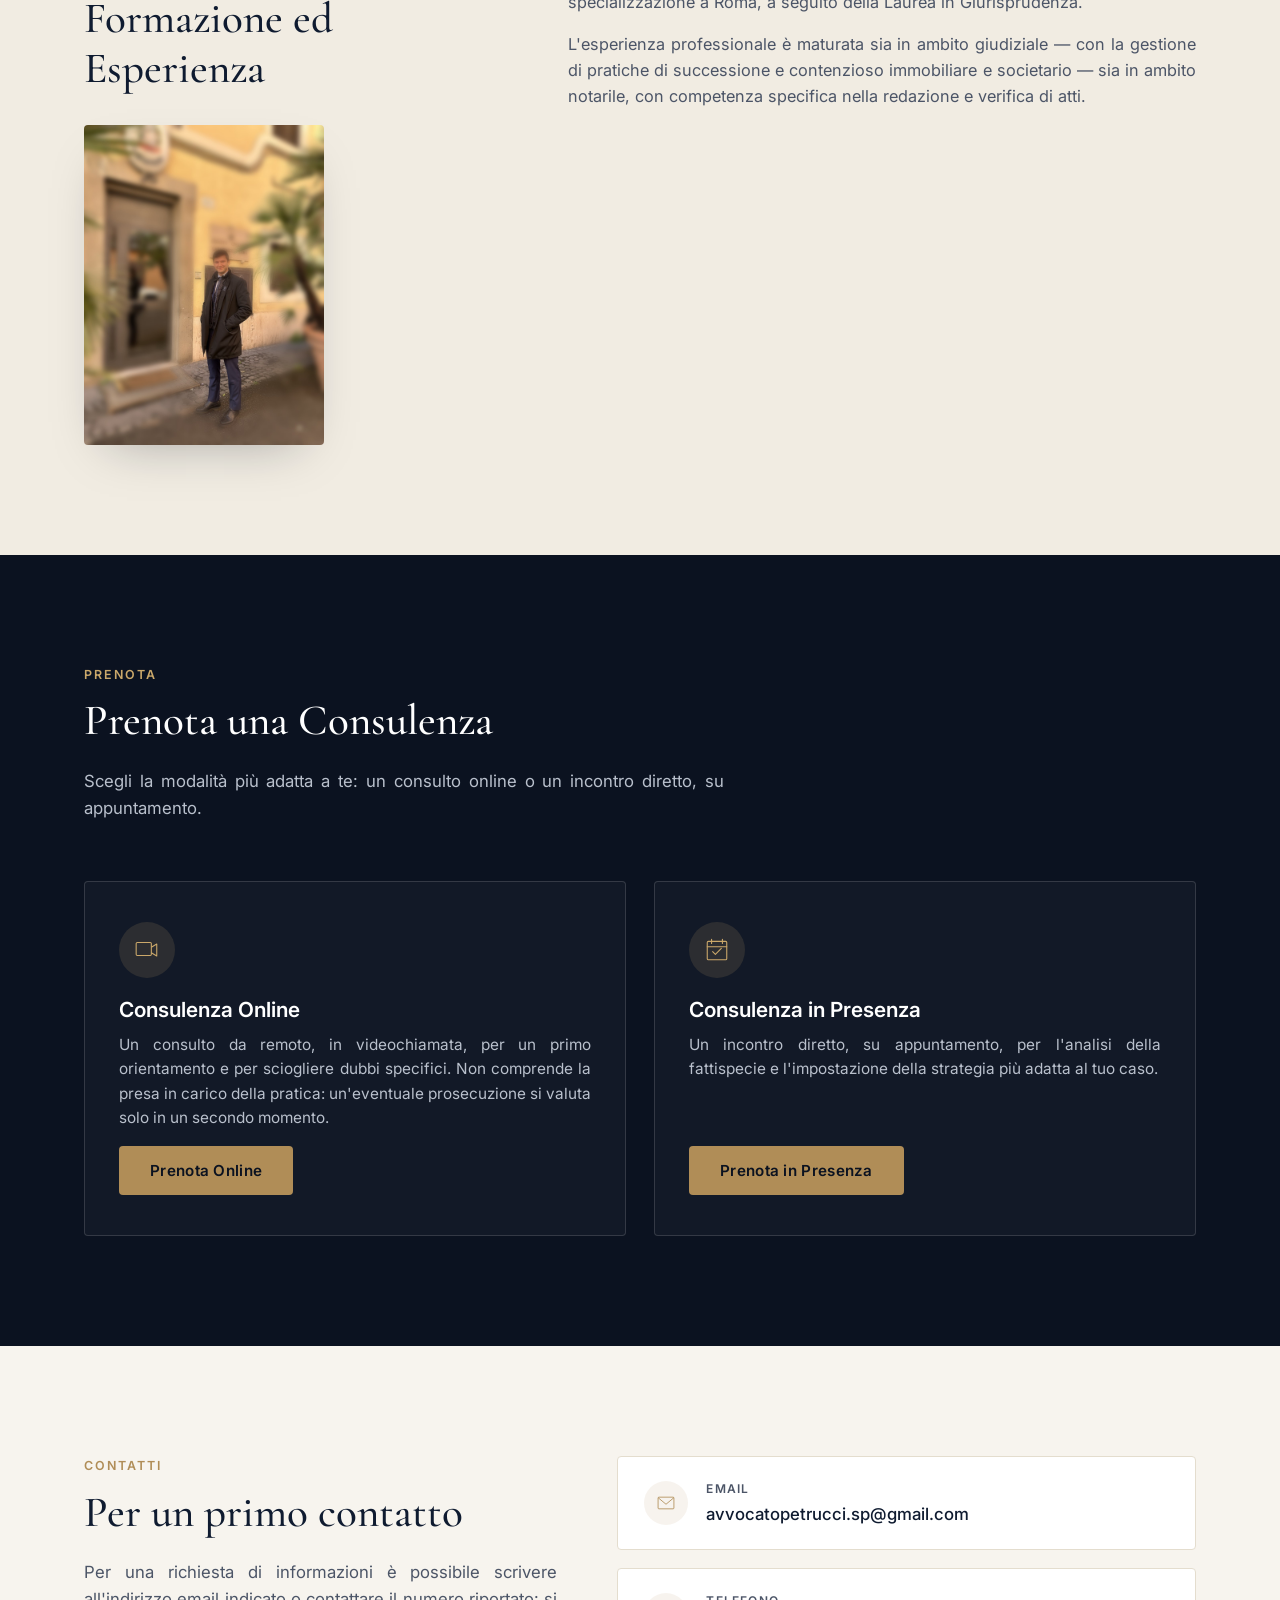
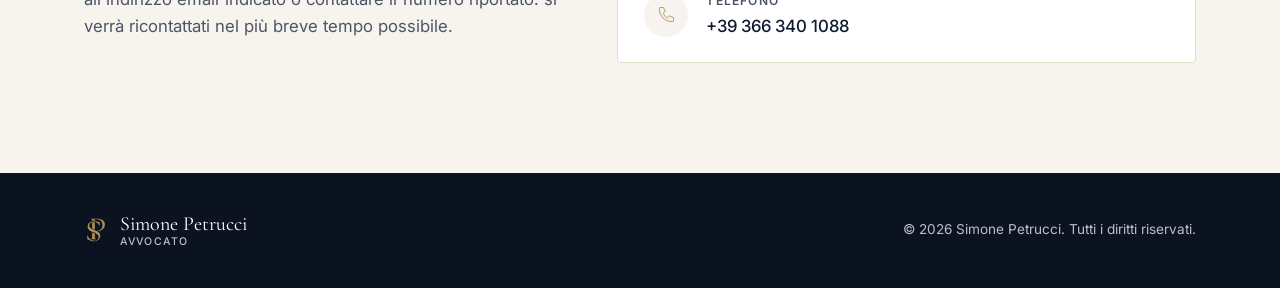
==== commit b5ff8089: "Add two more photos with a curated layout Chi Sono: overlap a second portrait (in toga, Ordine degli" ====
--- a/index.html
+++ b/index.html
@@ -66,7 +66,10 @@
   <section class="section" id="chi-sono">
     <div class="container about-grid">
       <div class="about-photo reveal">
-        <img src="assets/img/simone-petrucci.jpg" alt="Simone Petrucci, avvocato, presso l'Ordine degli Avvocati di Roma" loading="lazy" />
+        <div class="about-photo-main">
+          <img src="assets/img/simone-petrucci.jpg" alt="Simone Petrucci, avvocato, presso l'Ordine degli Avvocati di Roma" loading="lazy" />
+        </div>
+        <img src="assets/img/simone-corridor.jpg" alt="Simone Petrucci in toga" loading="lazy" class="about-photo-accent" />
       </div>
       <div class="about-text reveal">
         <p class="eyebrow">Chi Sono</p>
@@ -200,6 +203,7 @@
       <div class="reveal">
         <p class="eyebrow">Percorso</p>
         <h2>Formazione ed Esperienza</h2>
+        <img src="assets/img/simone-street.jpg" alt="Simone Petrucci" loading="lazy" class="path-photo" />
       </div>
       <div class="path-text reveal">
         <p>
--- a/css/style.css
+++ b/css/style.css
@@ -289,16 +289,32 @@
   align-items: center;
 }
 .about-photo {
+  position: relative;
+  aspect-ratio: 3 / 4;
+}
+.about-photo-main {
+  width: 100%;
+  height: 100%;
   border-radius: var(--radius);
   overflow: hidden;
   box-shadow: var(--shadow-soft);
-  aspect-ratio: 3 / 4;
-}
-.about-photo img {
+}
+.about-photo-main img {
   width: 100%;
   height: 100%;
   object-fit: cover;
   object-position: center 22%;
+}
+.about-photo-accent {
+  position: absolute;
+  right: -14%;
+  bottom: -12%;
+  width: 46%;
+  aspect-ratio: 3 / 4;
+  object-fit: cover;
+  border: 6px solid var(--ivory);
+  border-radius: var(--radius);
+  box-shadow: 0 25px 45px -18px rgba(11, 18, 32, 0.45);
 }
 .tag-list {
   display: flex;
@@ -327,7 +343,7 @@
   gap: 28px;
 }
 .card {
-  flex: 0 1 calc((100% - 84px) / 4);
+  flex: 0 1 calc((100% - 56px) / 3);
   min-width: 230px;
   background: var(--white);
   border: 1px solid var(--line);
@@ -379,6 +395,16 @@
   align-items: start;
 }
 .path-text p { font-size: 1.02rem; }
+.path-photo {
+  display: block;
+  width: 100%;
+  max-width: 240px;
+  aspect-ratio: 3 / 4;
+  object-fit: cover;
+  border-radius: var(--radius);
+  box-shadow: var(--shadow-soft);
+  margin-top: 32px;
+}
 
 /* ---------- Booking ---------- */
 .booking-grid {
@@ -736,4 +762,11 @@
   .method-grid { grid-template-columns: 1fr; }
   .header-actions { gap: 8px; }
   .modal { padding: 32px 24px; }
-}
+
+  .about-photo { margin-bottom: 24px; }
+  .about-photo-accent {
+    position: static;
+    width: 60%;
+    margin: 16px 0 0 auto;
+  }
+}
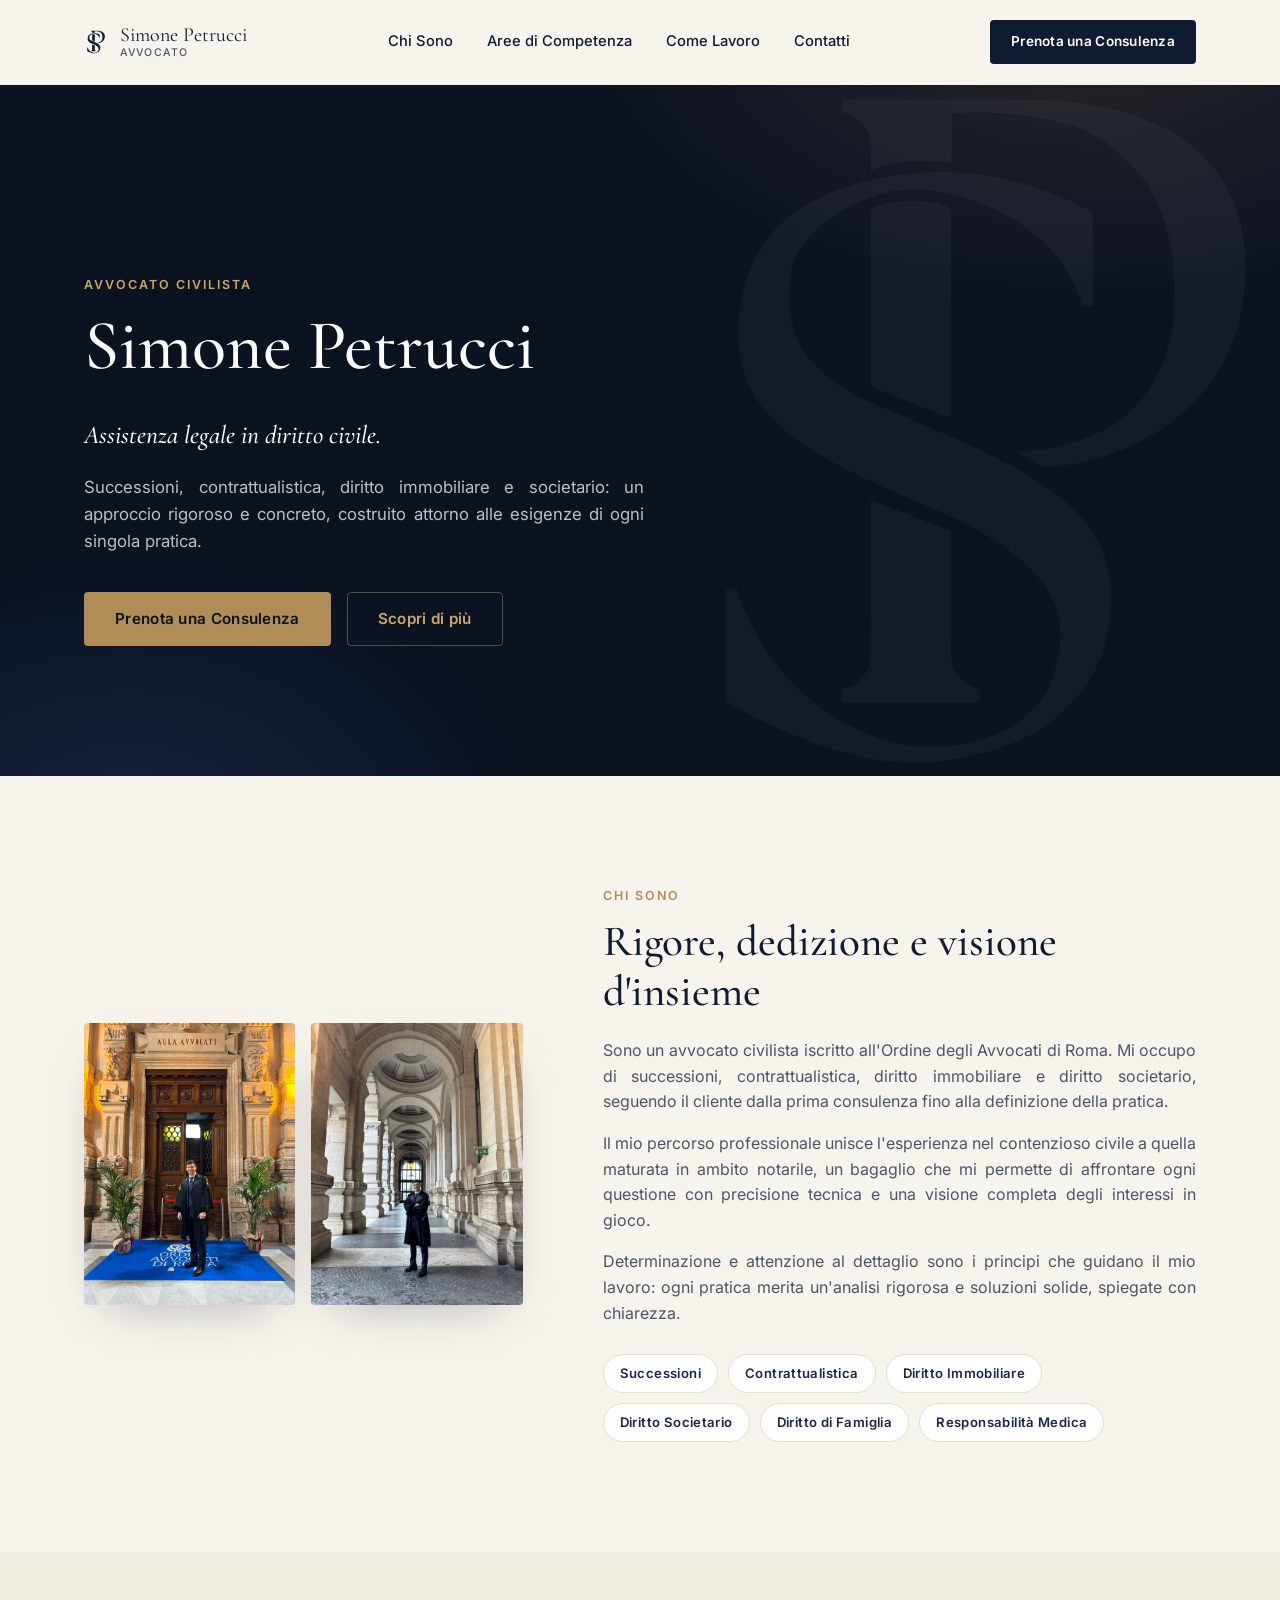
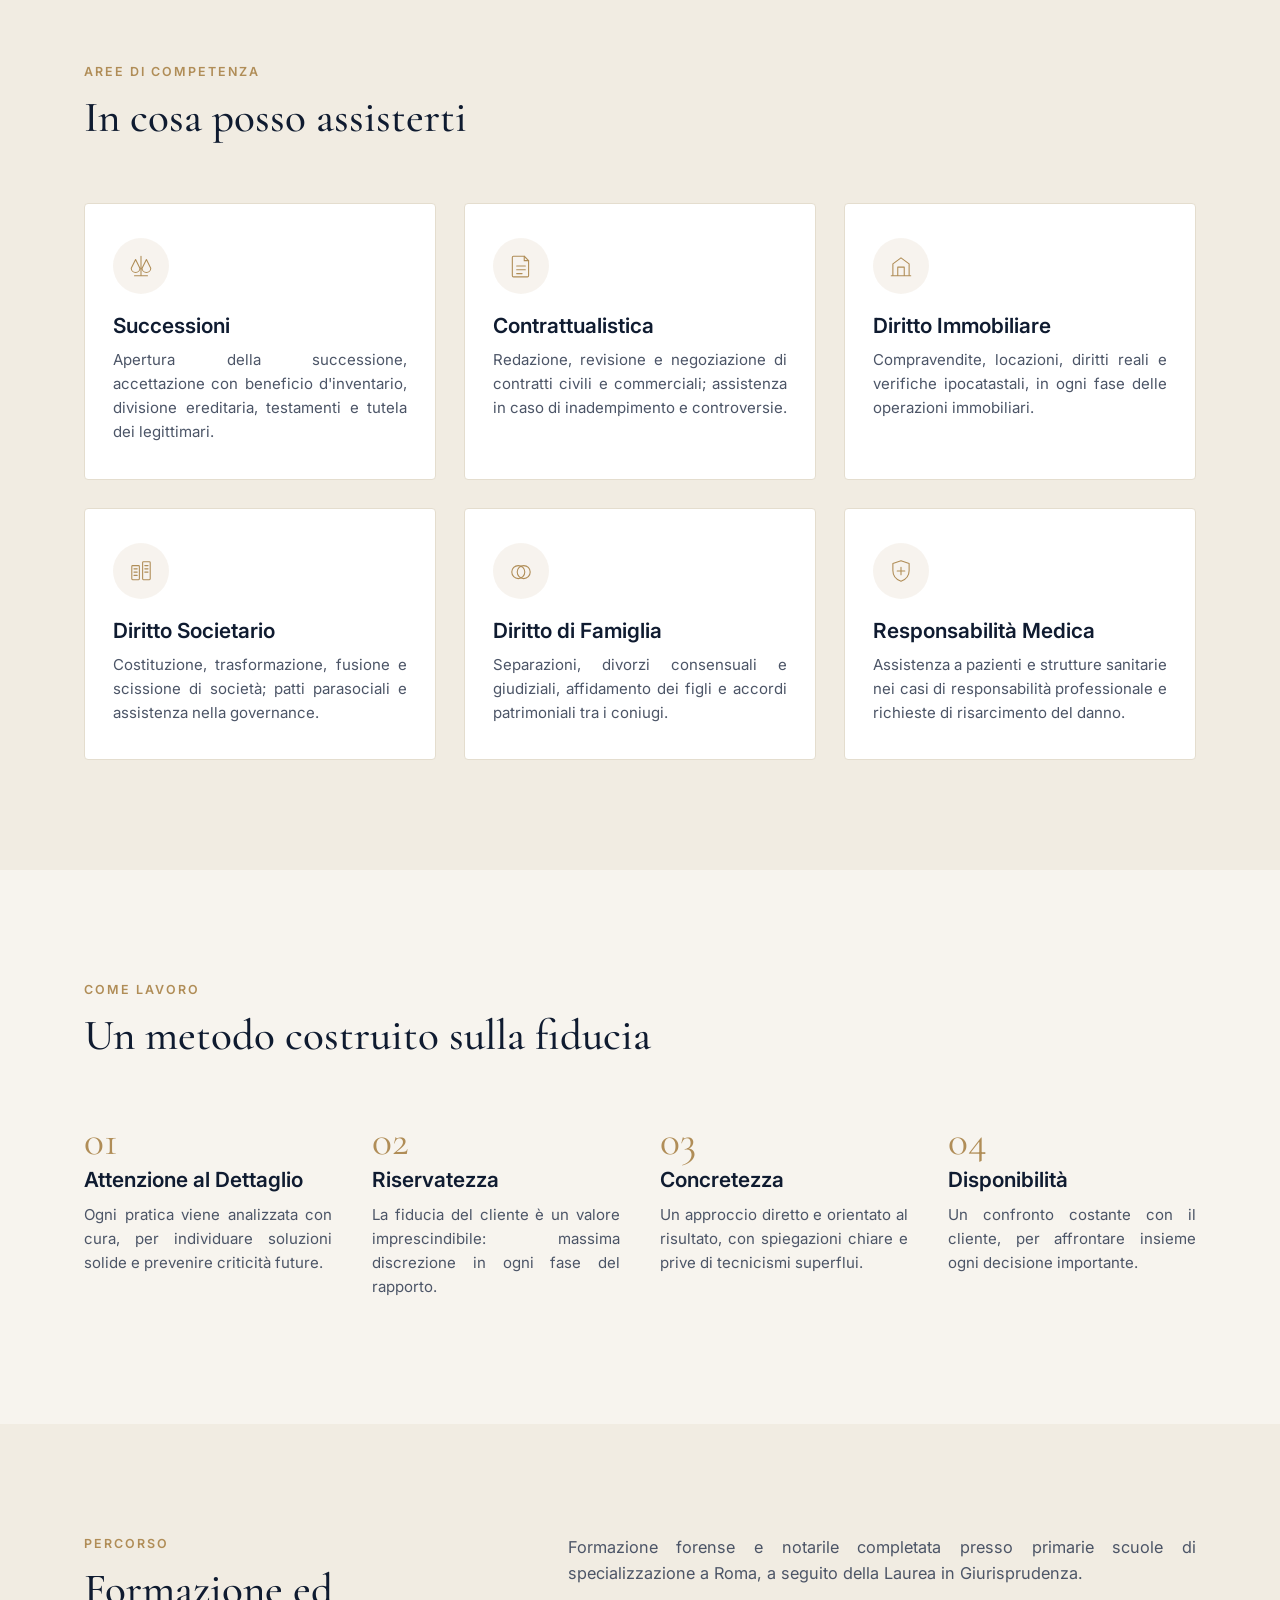
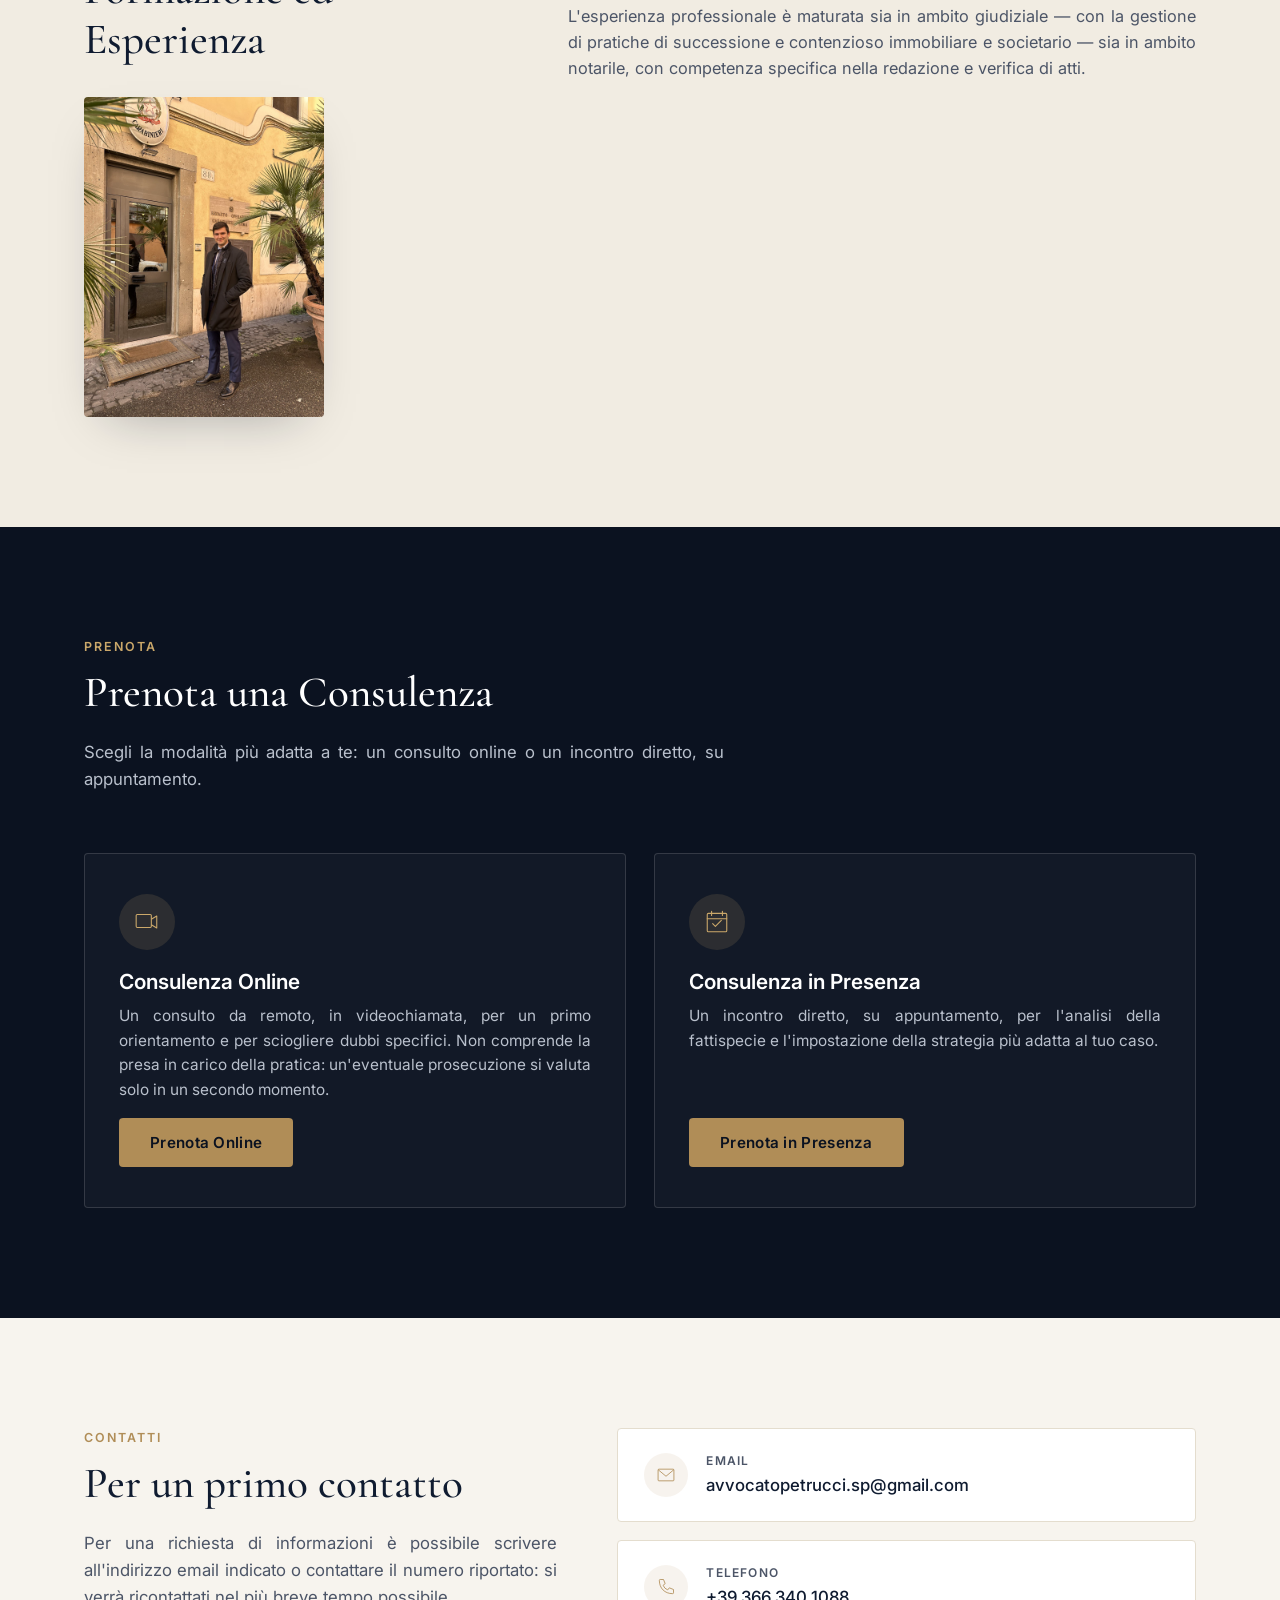
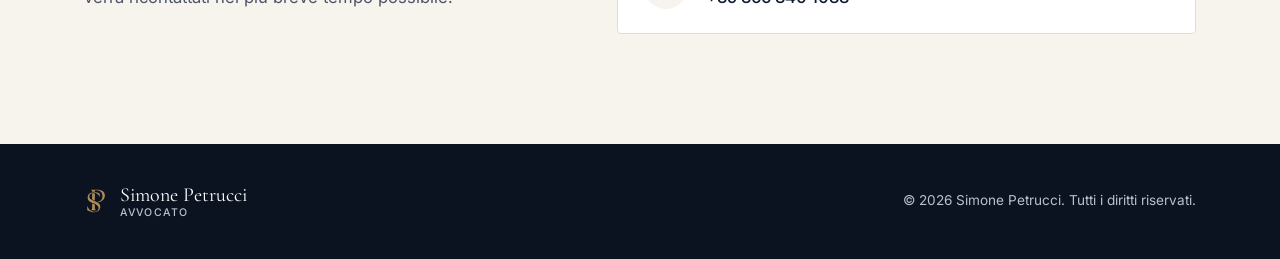
==== commit 78b8eb33: "Rework Chi Sono photo layout: side by side, no overlap, no frame Replace the absolutely-positioned o" ====
--- a/index.html
+++ b/index.html
@@ -66,10 +66,8 @@
   <section class="section" id="chi-sono">
     <div class="container about-grid">
       <div class="about-photo reveal">
-        <div class="about-photo-main">
-          <img src="assets/img/simone-petrucci.jpg" alt="Simone Petrucci, avvocato, presso l'Ordine degli Avvocati di Roma" loading="lazy" />
-        </div>
-        <img src="assets/img/simone-corridor.jpg" alt="Simone Petrucci in toga" loading="lazy" class="about-photo-accent" />
+        <img src="assets/img/simone-petrucci.jpg" alt="Simone Petrucci, avvocato, presso l'Ordine degli Avvocati di Roma" loading="lazy" />
+        <img src="assets/img/simone-corridor.jpg" alt="Simone Petrucci in toga" loading="lazy" />
       </div>
       <div class="about-text reveal">
         <p class="eyebrow">Chi Sono</p>
--- a/css/style.css
+++ b/css/style.css
@@ -289,33 +289,18 @@
   align-items: center;
 }
 .about-photo {
-  position: relative;
-  aspect-ratio: 3 / 4;
-}
-.about-photo-main {
-  width: 100%;
-  height: 100%;
-  border-radius: var(--radius);
-  overflow: hidden;
-  box-shadow: var(--shadow-soft);
-}
-.about-photo-main img {
-  width: 100%;
-  height: 100%;
-  object-fit: cover;
-  object-position: center 22%;
-}
-.about-photo-accent {
-  position: absolute;
-  right: -14%;
-  bottom: -12%;
-  width: 46%;
+  display: flex;
+  gap: 16px;
+}
+.about-photo img {
+  flex: 1 1 0;
+  min-width: 0;
   aspect-ratio: 3 / 4;
   object-fit: cover;
-  border: 6px solid var(--ivory);
-  border-radius: var(--radius);
-  box-shadow: 0 25px 45px -18px rgba(11, 18, 32, 0.45);
-}
+  border-radius: var(--radius);
+  box-shadow: var(--shadow-soft);
+}
+.about-photo img:first-child { object-position: center 22%; }
 .tag-list {
   display: flex;
   flex-wrap: wrap;
@@ -763,10 +748,4 @@
   .header-actions { gap: 8px; }
   .modal { padding: 32px 24px; }
 
-  .about-photo { margin-bottom: 24px; }
-  .about-photo-accent {
-    position: static;
-    width: 60%;
-    margin: 16px 0 0 auto;
-  }
-}
+}
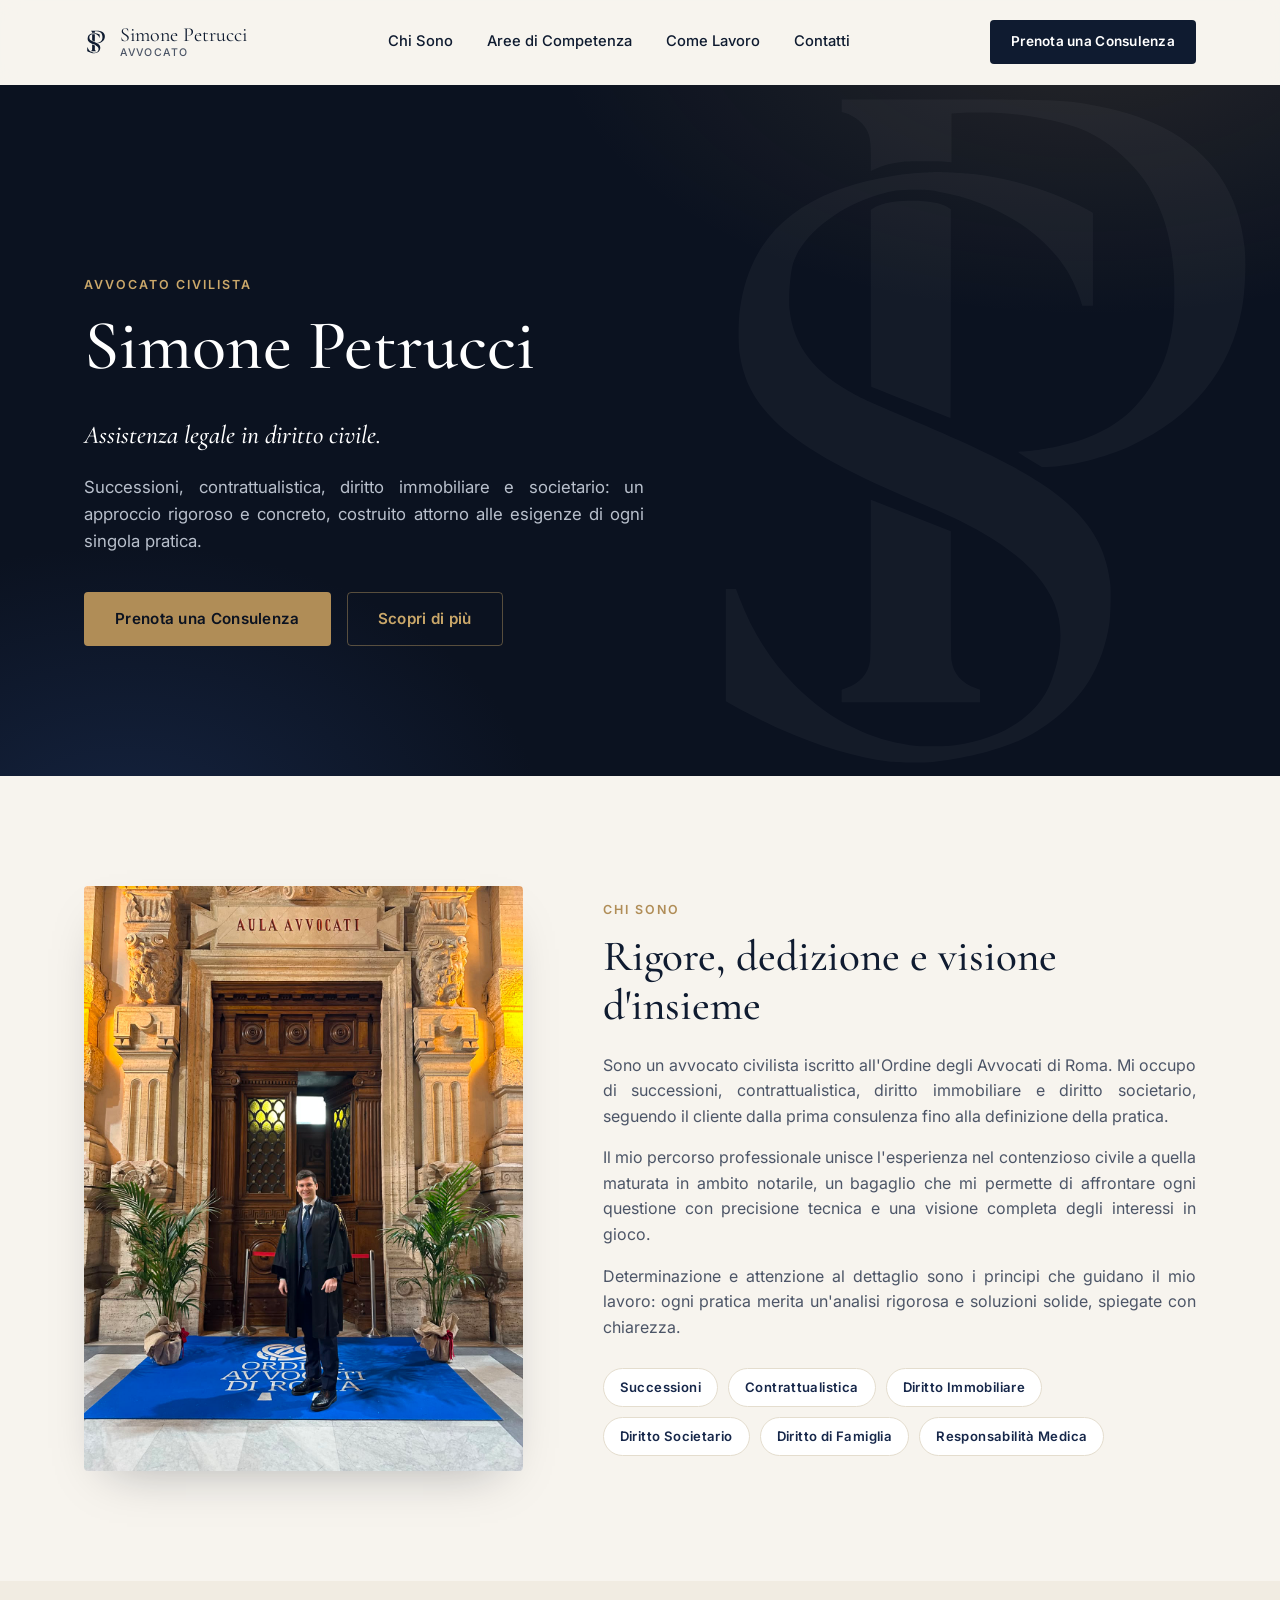
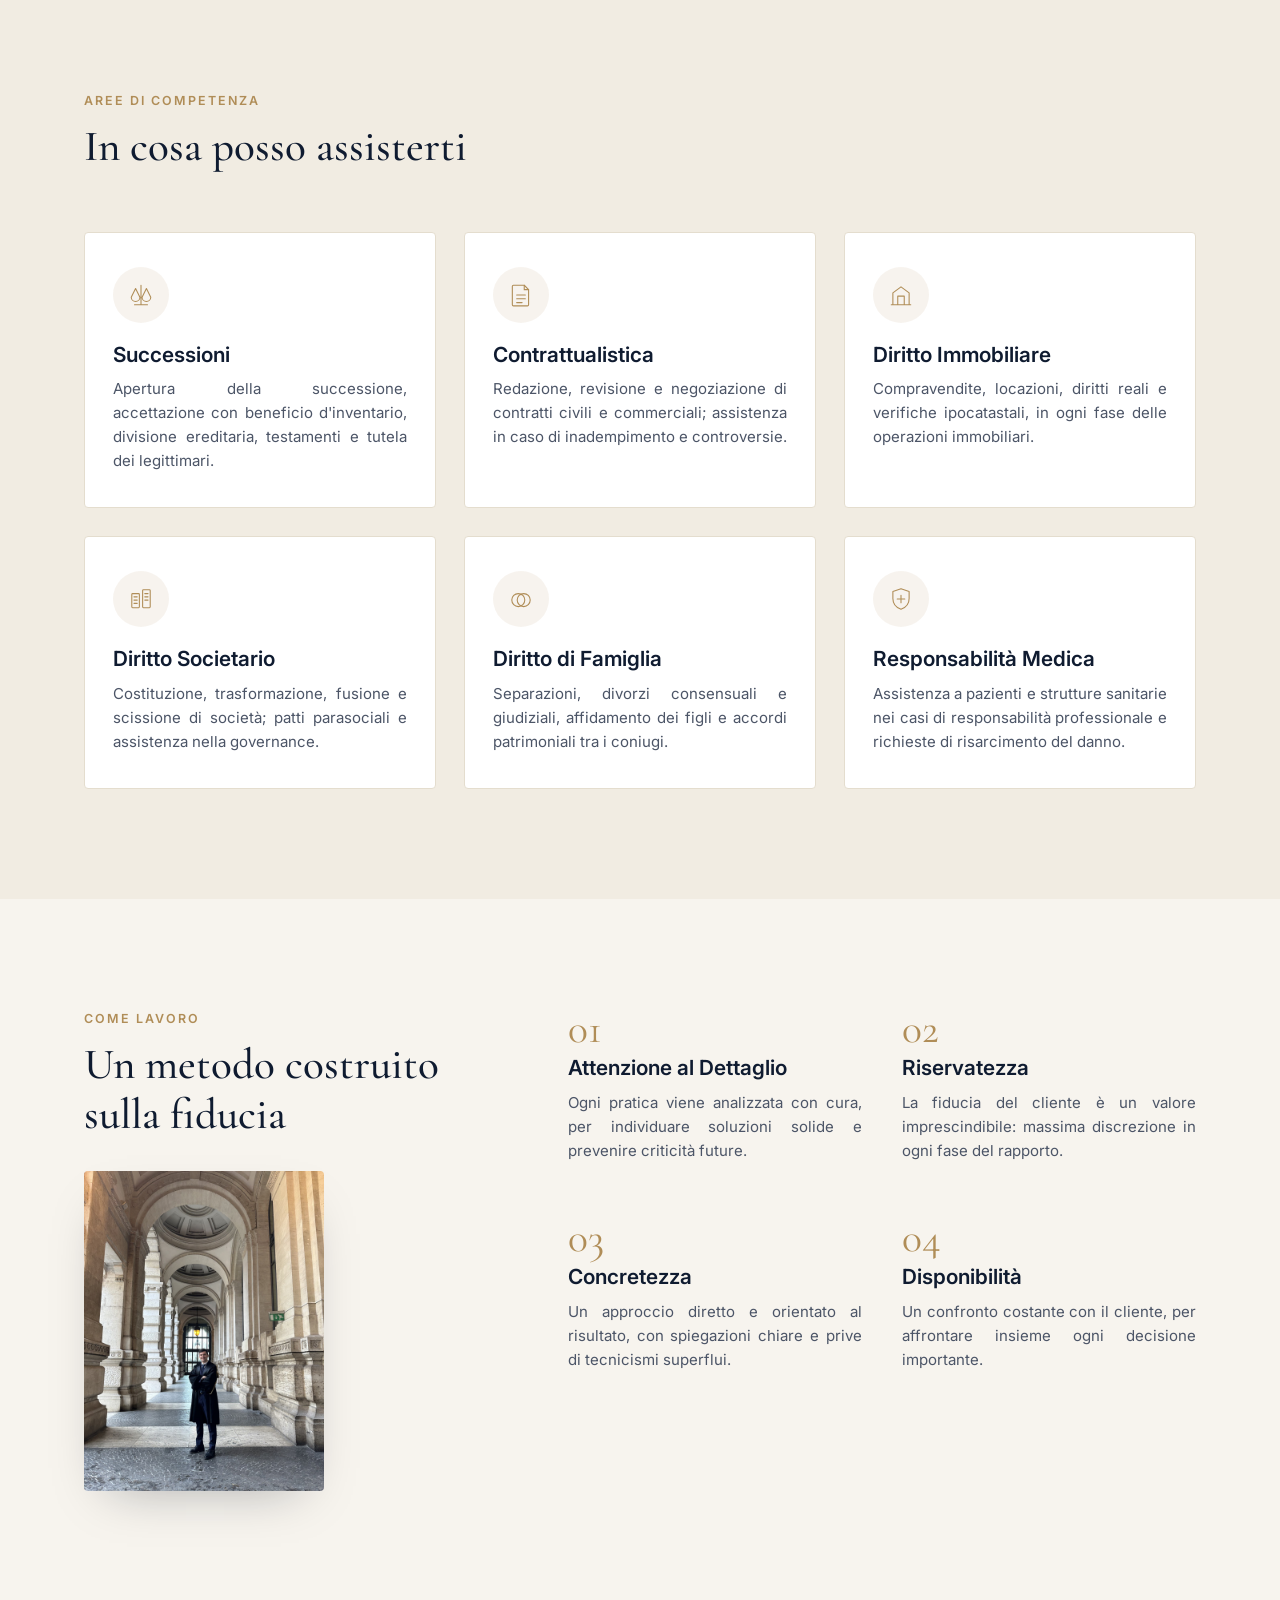
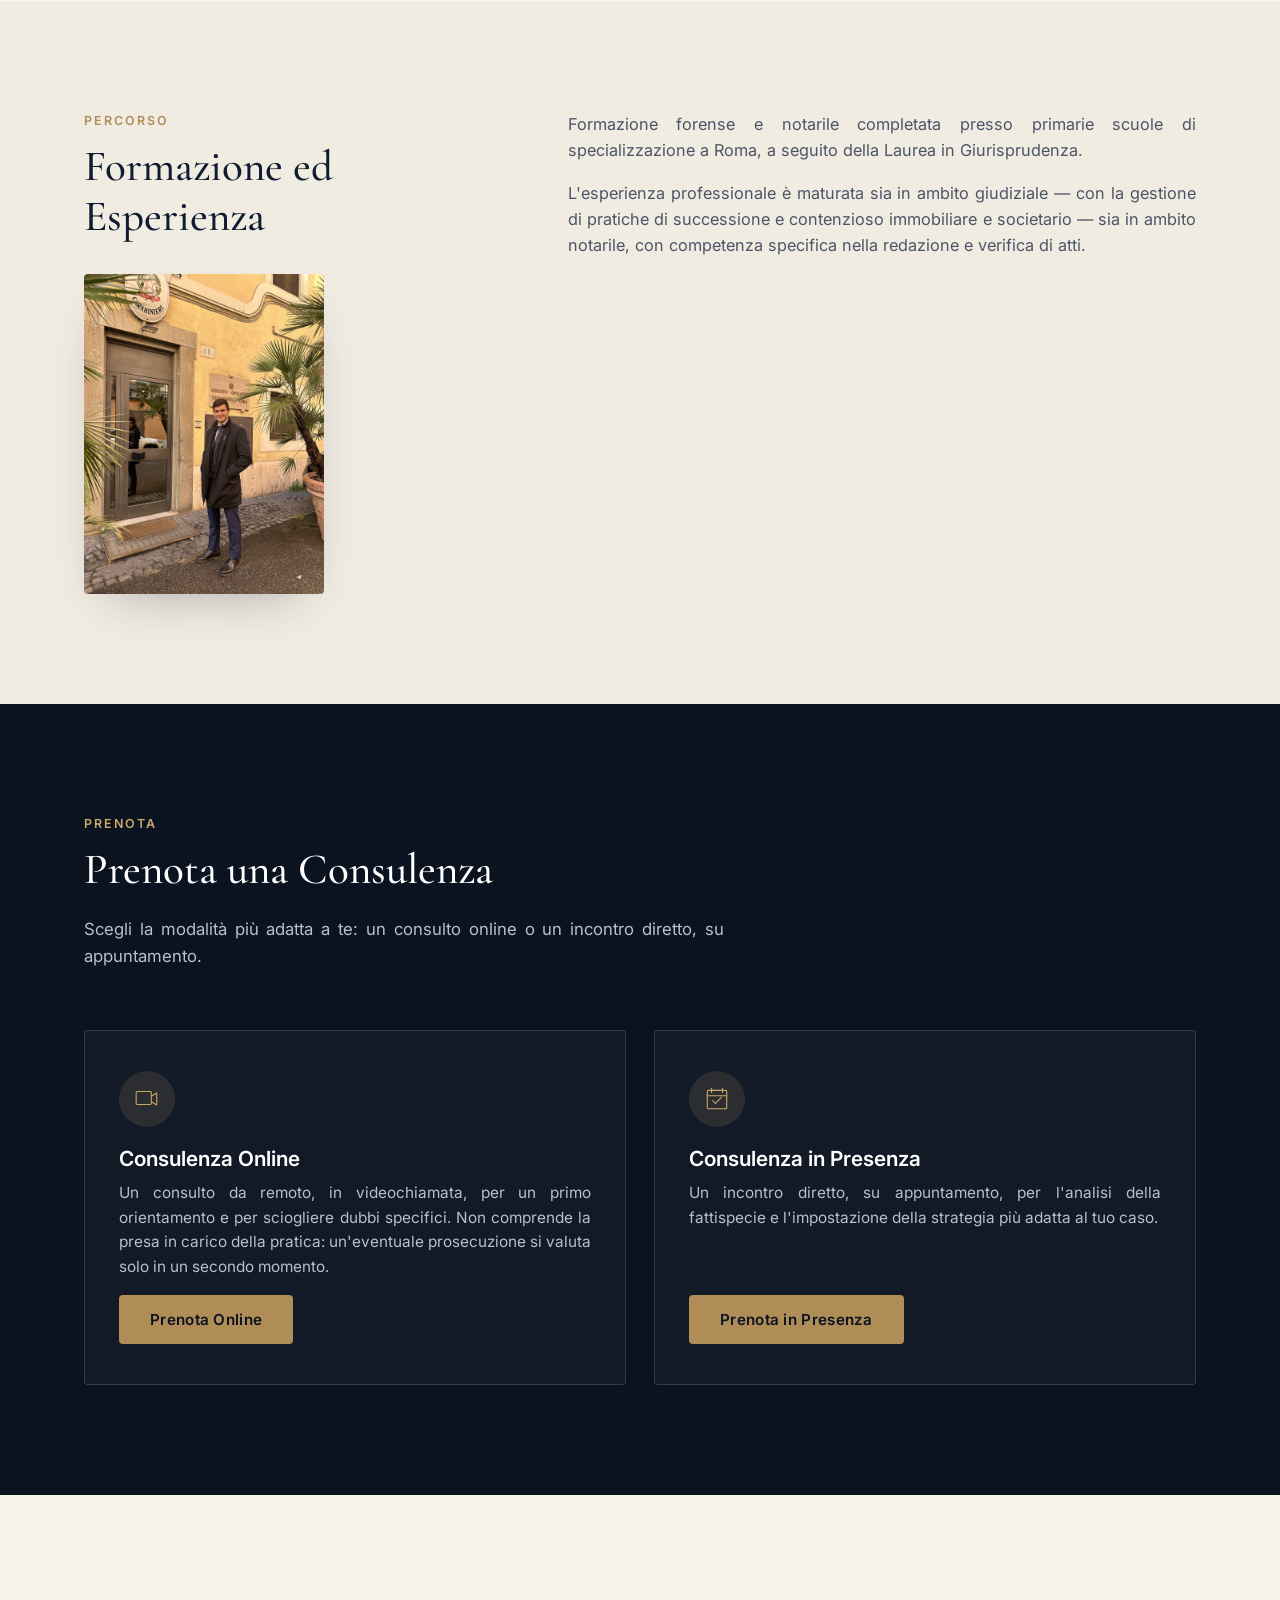
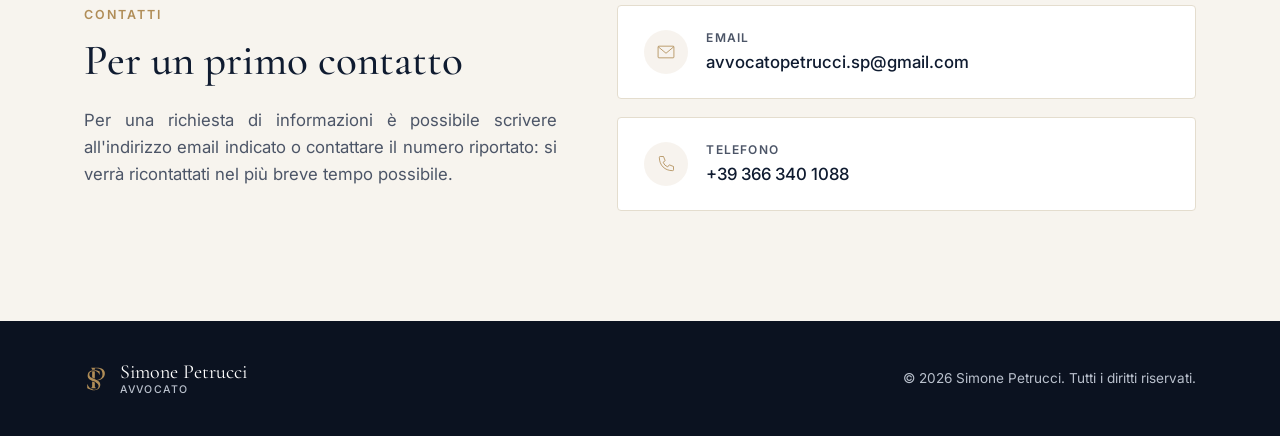
==== commit a81644ae: "Distribute photos across sections instead of stacking them; revert spacing Chi Sono goes back to a s" ====
--- a/index.html
+++ b/index.html
@@ -67,7 +67,6 @@
     <div class="container about-grid">
       <div class="about-photo reveal">
         <img src="assets/img/simone-petrucci.jpg" alt="Simone Petrucci, avvocato, presso l'Ordine degli Avvocati di Roma" loading="lazy" />
-        <img src="assets/img/simone-corridor.jpg" alt="Simone Petrucci in toga" loading="lazy" />
       </div>
       <div class="about-text reveal">
         <p class="eyebrow">Chi Sono</p>
@@ -164,10 +163,11 @@
 
   <!-- COME LAVORO -->
   <section class="section" id="metodo">
-    <div class="container">
-      <div class="section-head reveal">
+    <div class="container method-layout">
+      <div class="reveal">
         <p class="eyebrow">Come Lavoro</p>
         <h2>Un metodo costruito sulla fiducia</h2>
+        <img src="assets/img/simone-corridor.jpg" alt="Simone Petrucci in toga" loading="lazy" class="method-photo" />
       </div>
 
       <div class="method-grid">
--- a/css/style.css
+++ b/css/style.css
@@ -289,18 +289,17 @@
   align-items: center;
 }
 .about-photo {
-  display: flex;
-  gap: 16px;
+  border-radius: var(--radius);
+  overflow: hidden;
+  box-shadow: var(--shadow-soft);
+  aspect-ratio: 3 / 4;
 }
 .about-photo img {
-  flex: 1 1 0;
-  min-width: 0;
-  aspect-ratio: 3 / 4;
+  width: 100%;
+  height: 100%;
   object-fit: cover;
-  border-radius: var(--radius);
-  box-shadow: var(--shadow-soft);
-}
-.about-photo img:first-child { object-position: center 22%; }
+  object-position: center 22%;
+}
 .tag-list {
   display: flex;
   flex-wrap: wrap;
@@ -357,9 +356,25 @@
 .card p { font-size: 0.94rem; margin-bottom: 0; }
 
 /* ---------- Method ---------- */
+.method-layout {
+  display: grid;
+  grid-template-columns: 0.9fr 1.4fr;
+  gap: 80px;
+  align-items: start;
+}
+.method-photo {
+  display: block;
+  width: 100%;
+  max-width: 240px;
+  aspect-ratio: 3 / 4;
+  object-fit: cover;
+  border-radius: var(--radius);
+  box-shadow: var(--shadow-soft);
+  margin-top: 32px;
+}
 .method-grid {
   display: grid;
-  grid-template-columns: repeat(4, 1fr);
+  grid-template-columns: repeat(2, 1fr);
   gap: 40px;
 }
 .method-num {
@@ -733,8 +748,8 @@
     box-shadow: 0 12px 30px -14px rgba(0,0,0,0.2);
   }
 
-  .about-grid, .path-grid, .contact-grid { grid-template-columns: 1fr; gap: 44px; }
-  .about-photo { max-width: 420px; }
+  .about-grid, .path-grid, .contact-grid, .method-layout { grid-template-columns: 1fr; gap: 44px; }
+  .about-photo, .method-photo { max-width: 420px; margin-left: auto; margin-right: auto; }
   .card { flex-basis: calc((100% - 28px) / 2); }
   .method-grid { grid-template-columns: repeat(2, 1fr); }
   .booking-grid { grid-template-columns: 1fr; }
@@ -747,5 +762,4 @@
   .method-grid { grid-template-columns: 1fr; }
   .header-actions { gap: 8px; }
   .modal { padding: 32px 24px; }
-
-}
+}
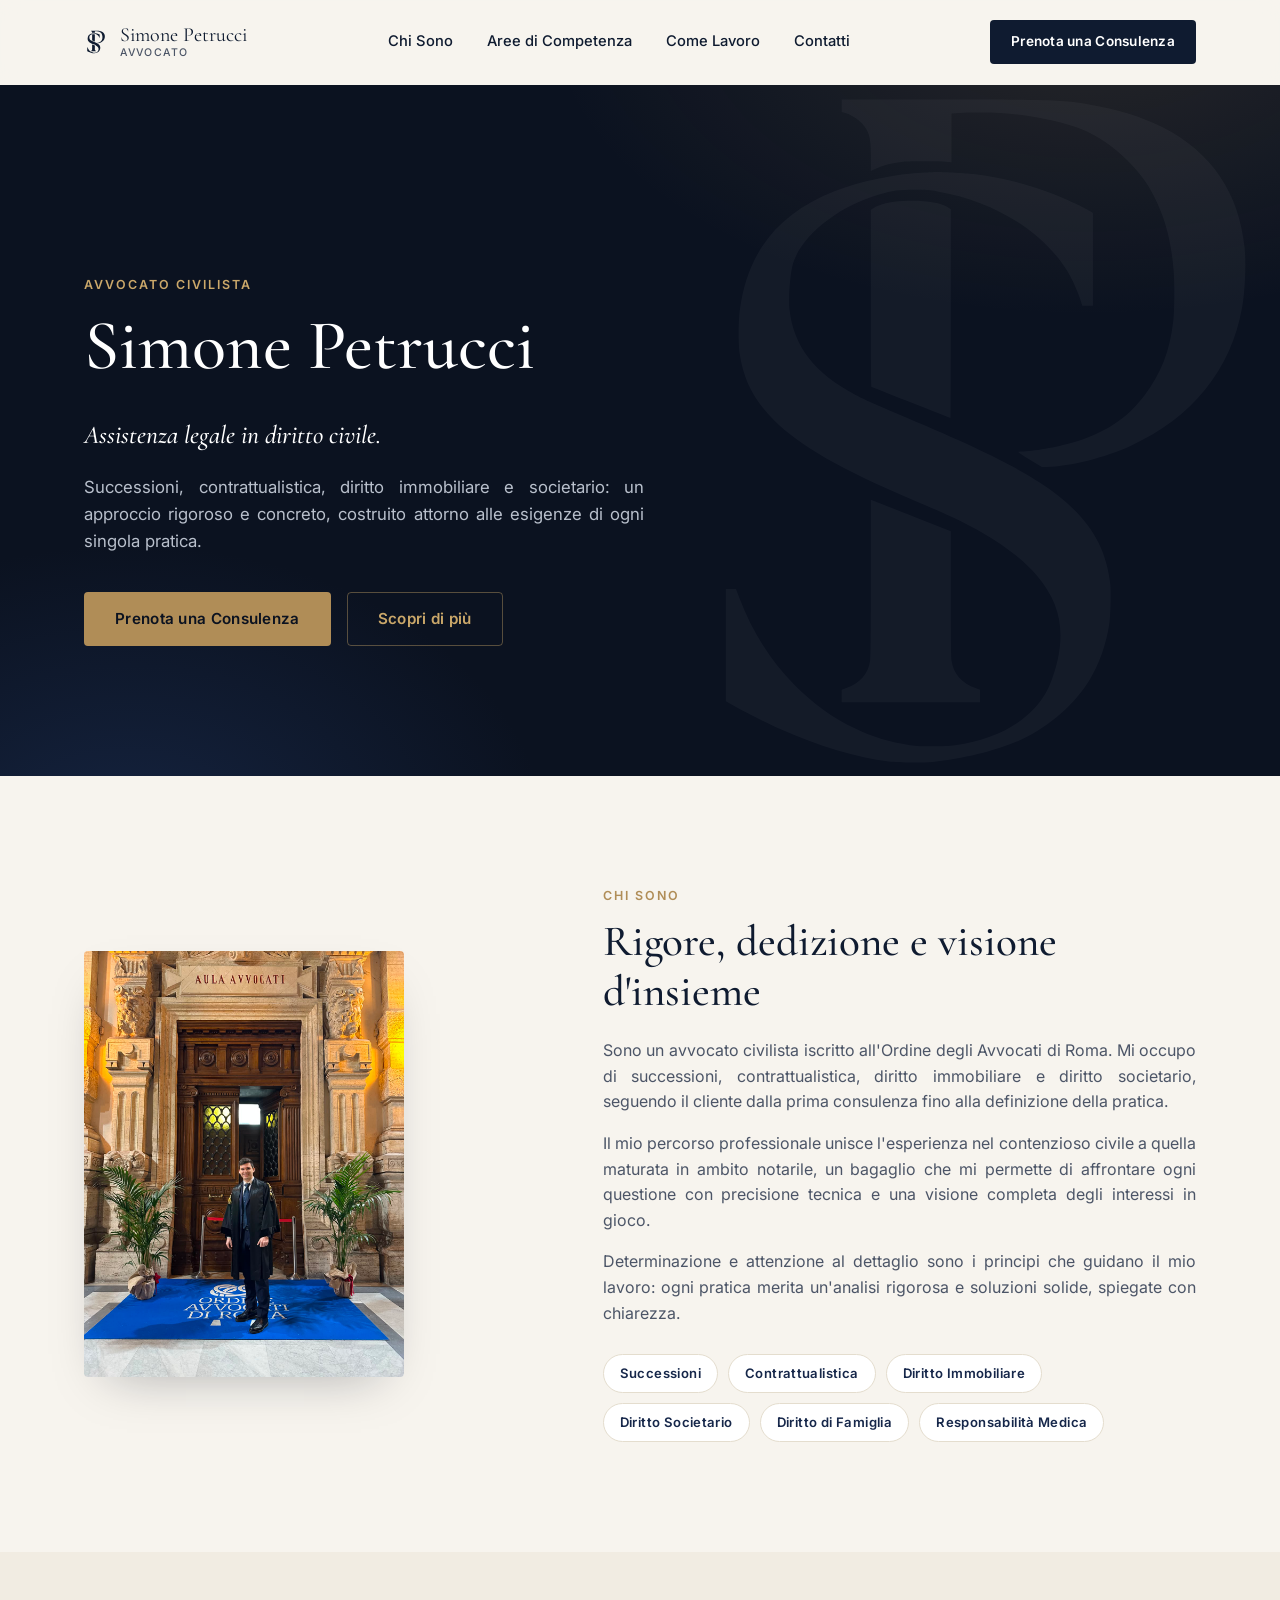
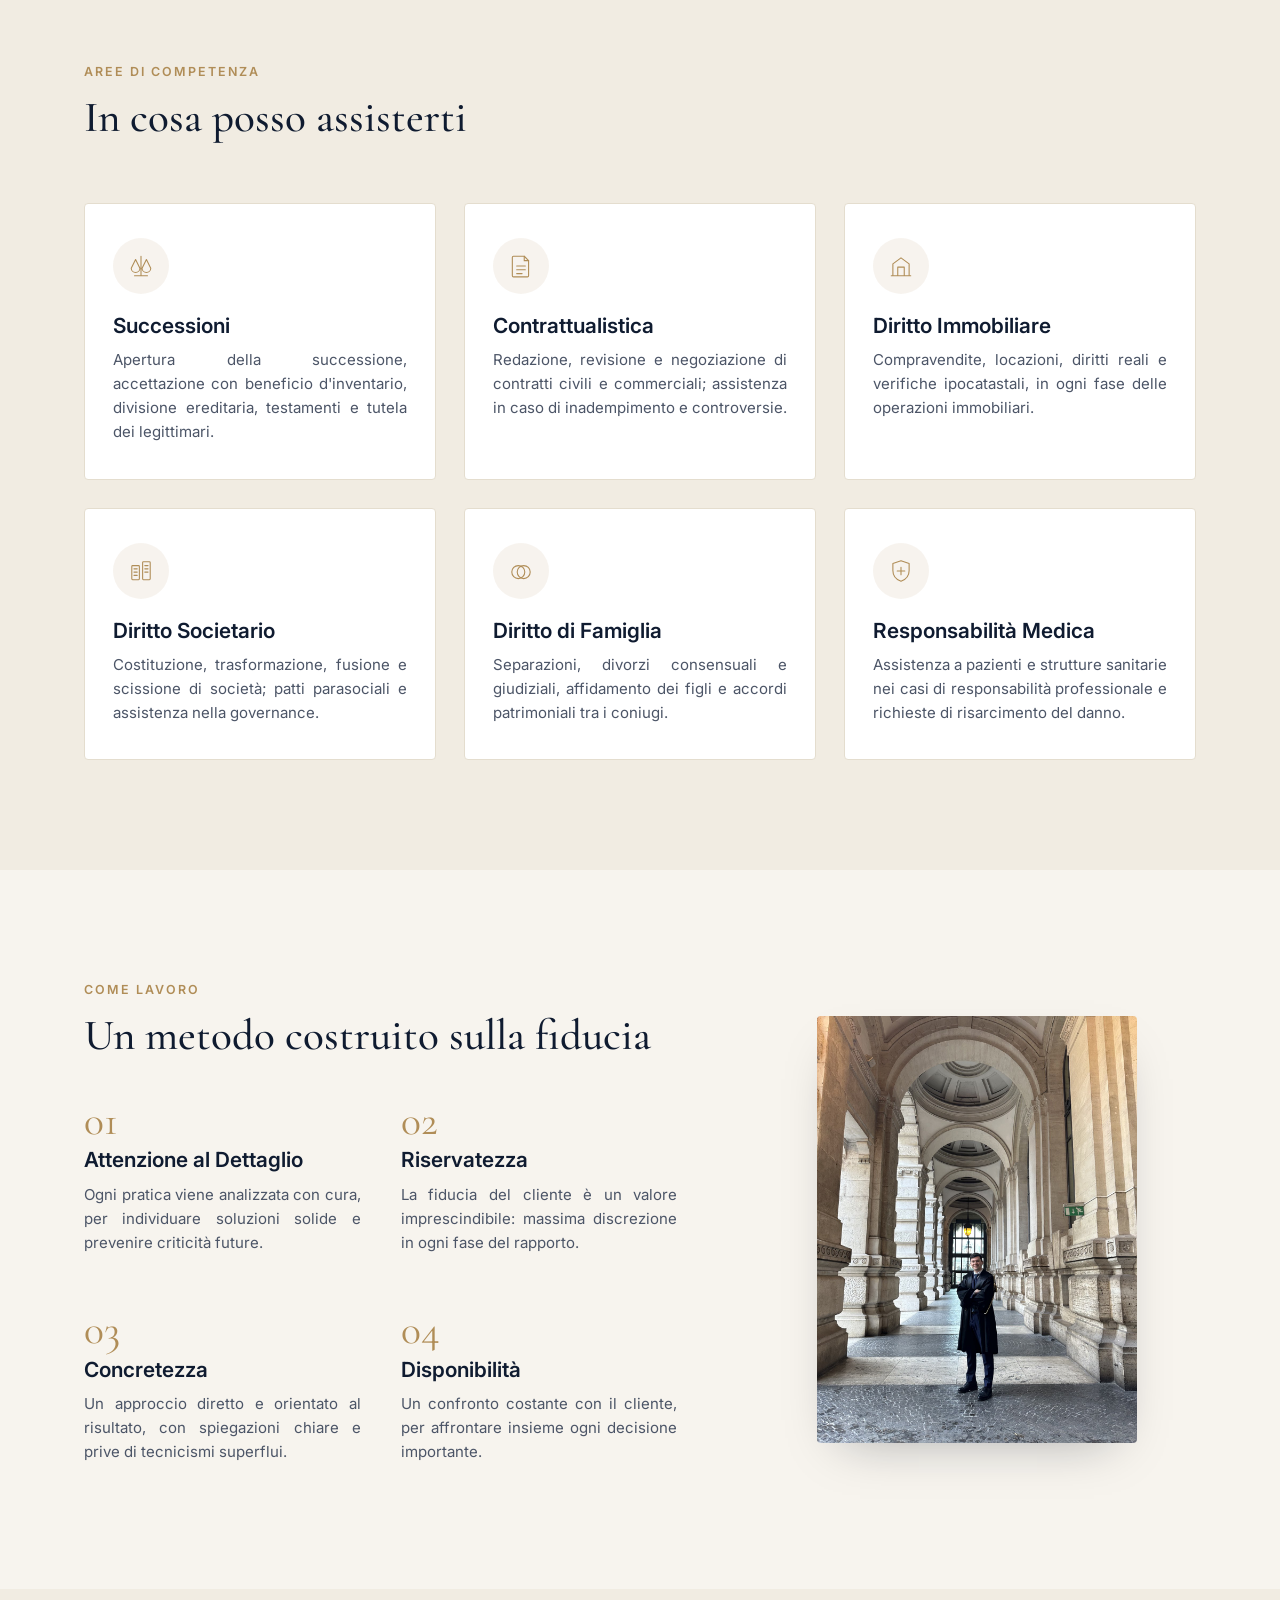
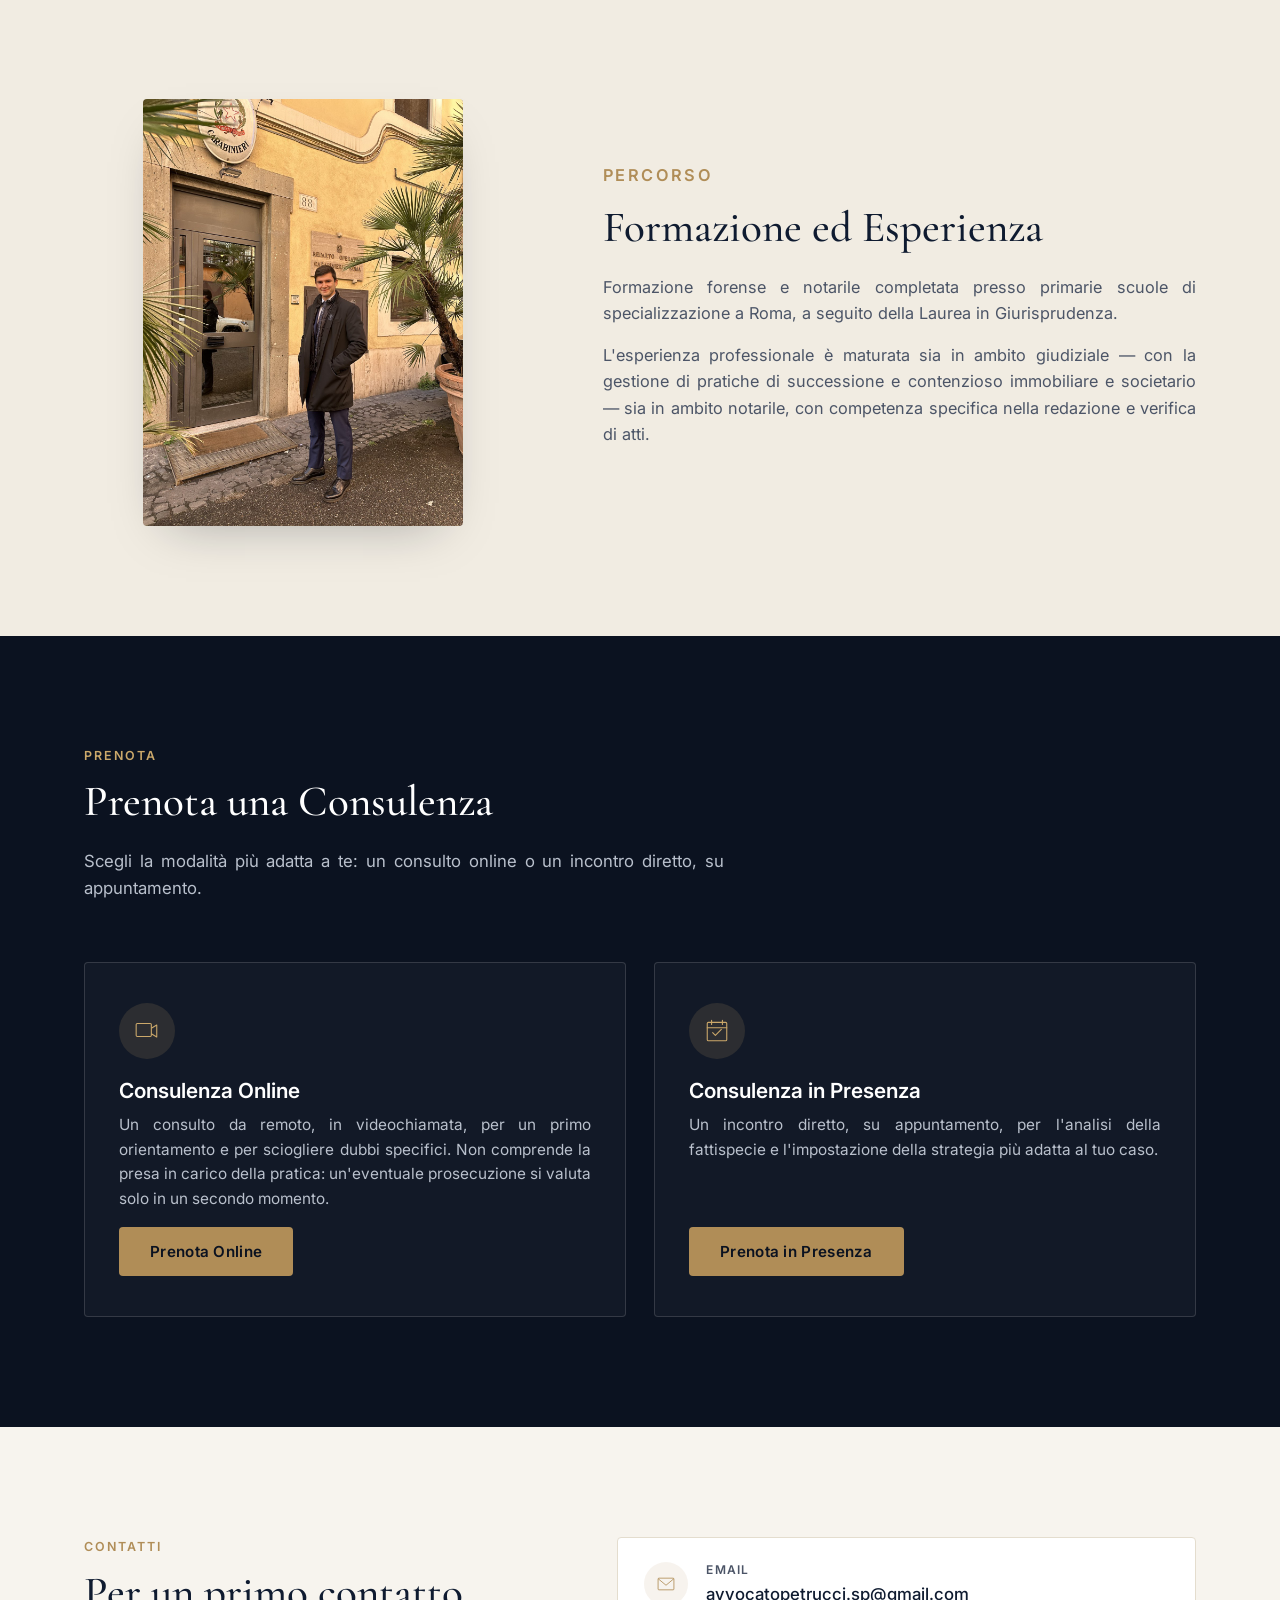
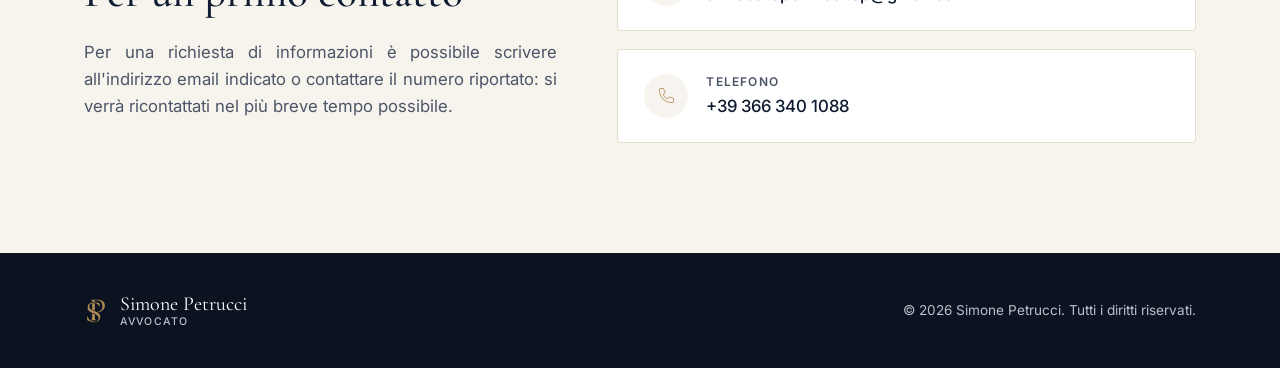
==== commit a6432d41: "Redesign Percorso and Come Lavoro layouts: photo beside content, not stacked Both sections had the p" ====
--- a/index.html
+++ b/index.html
@@ -164,46 +164,44 @@
   <!-- COME LAVORO -->
   <section class="section" id="metodo">
     <div class="container method-layout">
-      <div class="reveal">
+      <div class="method-text reveal">
         <p class="eyebrow">Come Lavoro</p>
         <h2>Un metodo costruito sulla fiducia</h2>
-        <img src="assets/img/simone-corridor.jpg" alt="Simone Petrucci in toga" loading="lazy" class="method-photo" />
-      </div>
-
-      <div class="method-grid">
-        <div class="method-item reveal">
-          <span class="method-num">01</span>
-          <h3>Attenzione al Dettaglio</h3>
-          <p>Ogni pratica viene analizzata con cura, per individuare soluzioni solide e prevenire criticità future.</p>
+
+        <div class="method-grid">
+          <div class="method-item">
+            <span class="method-num">01</span>
+            <h3>Attenzione al Dettaglio</h3>
+            <p>Ogni pratica viene analizzata con cura, per individuare soluzioni solide e prevenire criticità future.</p>
+          </div>
+          <div class="method-item">
+            <span class="method-num">02</span>
+            <h3>Riservatezza</h3>
+            <p>La fiducia del cliente è un valore imprescindibile: massima discrezione in ogni fase del rapporto.</p>
+          </div>
+          <div class="method-item">
+            <span class="method-num">03</span>
+            <h3>Concretezza</h3>
+            <p>Un approccio diretto e orientato al risultato, con spiegazioni chiare e prive di tecnicismi superflui.</p>
+          </div>
+          <div class="method-item">
+            <span class="method-num">04</span>
+            <h3>Disponibilità</h3>
+            <p>Un confronto costante con il cliente, per affrontare insieme ogni decisione importante.</p>
+          </div>
         </div>
-        <div class="method-item reveal">
-          <span class="method-num">02</span>
-          <h3>Riservatezza</h3>
-          <p>La fiducia del cliente è un valore imprescindibile: massima discrezione in ogni fase del rapporto.</p>
-        </div>
-        <div class="method-item reveal">
-          <span class="method-num">03</span>
-          <h3>Concretezza</h3>
-          <p>Un approccio diretto e orientato al risultato, con spiegazioni chiare e prive di tecnicismi superflui.</p>
-        </div>
-        <div class="method-item reveal">
-          <span class="method-num">04</span>
-          <h3>Disponibilità</h3>
-          <p>Un confronto costante con il cliente, per affrontare insieme ogni decisione importante.</p>
-        </div>
-      </div>
+      </div>
+      <img src="assets/img/simone-corridor.jpg" alt="Simone Petrucci in toga" loading="lazy" class="method-photo reveal" />
     </div>
   </section>
 
   <!-- FORMAZIONE / PERCORSO -->
   <section class="section section-alt" id="percorso">
     <div class="container path-grid">
-      <div class="reveal">
+      <img src="assets/img/simone-street.jpg" alt="Simone Petrucci" loading="lazy" class="path-photo reveal" />
+      <div class="path-text reveal">
         <p class="eyebrow">Percorso</p>
         <h2>Formazione ed Esperienza</h2>
-        <img src="assets/img/simone-street.jpg" alt="Simone Petrucci" loading="lazy" class="path-photo" />
-      </div>
-      <div class="path-text reveal">
         <p>
           Formazione forense e notarile completata presso primarie scuole di
           specializzazione a Roma, a seguito della Laurea in Giurisprudenza.
--- a/css/style.css
+++ b/css/style.css
@@ -289,6 +289,8 @@
   align-items: center;
 }
 .about-photo {
+  width: 100%;
+  max-width: 320px;
   border-radius: var(--radius);
   overflow: hidden;
   box-shadow: var(--shadow-soft);
@@ -358,24 +360,25 @@
 /* ---------- Method ---------- */
 .method-layout {
   display: grid;
-  grid-template-columns: 0.9fr 1.4fr;
+  grid-template-columns: 1.15fr 0.85fr;
   gap: 80px;
-  align-items: start;
+  align-items: center;
 }
 .method-photo {
   display: block;
   width: 100%;
-  max-width: 240px;
+  max-width: 320px;
   aspect-ratio: 3 / 4;
   object-fit: cover;
   border-radius: var(--radius);
   box-shadow: var(--shadow-soft);
-  margin-top: 32px;
+  margin: 0 auto;
 }
 .method-grid {
   display: grid;
   grid-template-columns: repeat(2, 1fr);
   gap: 40px;
+  margin-top: 40px;
 }
 .method-num {
   display: block;
@@ -390,20 +393,20 @@
 /* ---------- Path / Percorso ---------- */
 .path-grid {
   display: grid;
-  grid-template-columns: 0.9fr 1.4fr;
+  grid-template-columns: 0.85fr 1.15fr;
   gap: 80px;
-  align-items: start;
+  align-items: center;
 }
 .path-text p { font-size: 1.02rem; }
 .path-photo {
   display: block;
   width: 100%;
-  max-width: 240px;
+  max-width: 320px;
   aspect-ratio: 3 / 4;
   object-fit: cover;
   border-radius: var(--radius);
   box-shadow: var(--shadow-soft);
-  margin-top: 32px;
+  margin: 0 auto;
 }
 
 /* ---------- Booking ---------- */
@@ -749,7 +752,7 @@
   }
 
   .about-grid, .path-grid, .contact-grid, .method-layout { grid-template-columns: 1fr; gap: 44px; }
-  .about-photo, .method-photo { max-width: 420px; margin-left: auto; margin-right: auto; }
+  .about-photo, .method-photo, .path-photo { margin-left: auto; margin-right: auto; }
   .card { flex-basis: calc((100% - 28px) / 2); }
   .method-grid { grid-template-columns: repeat(2, 1fr); }
   .booking-grid { grid-template-columns: 1fr; }
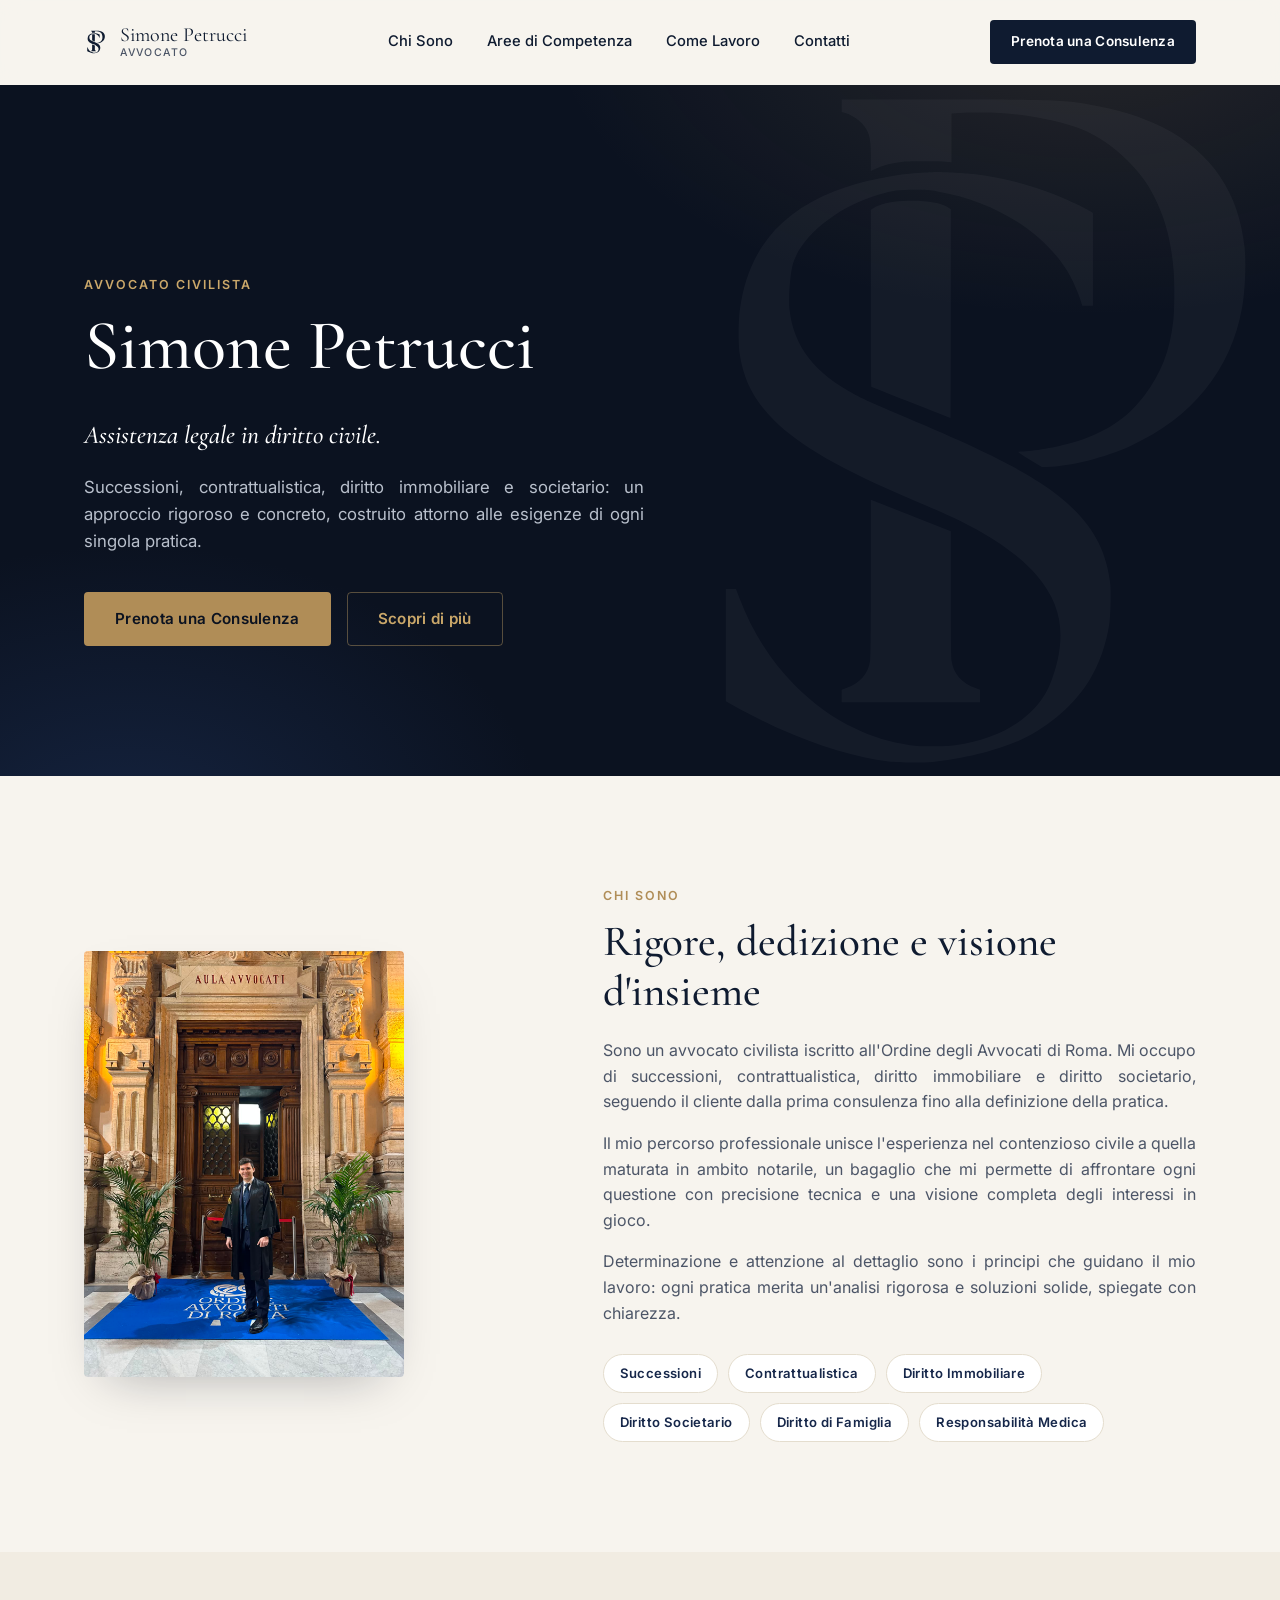
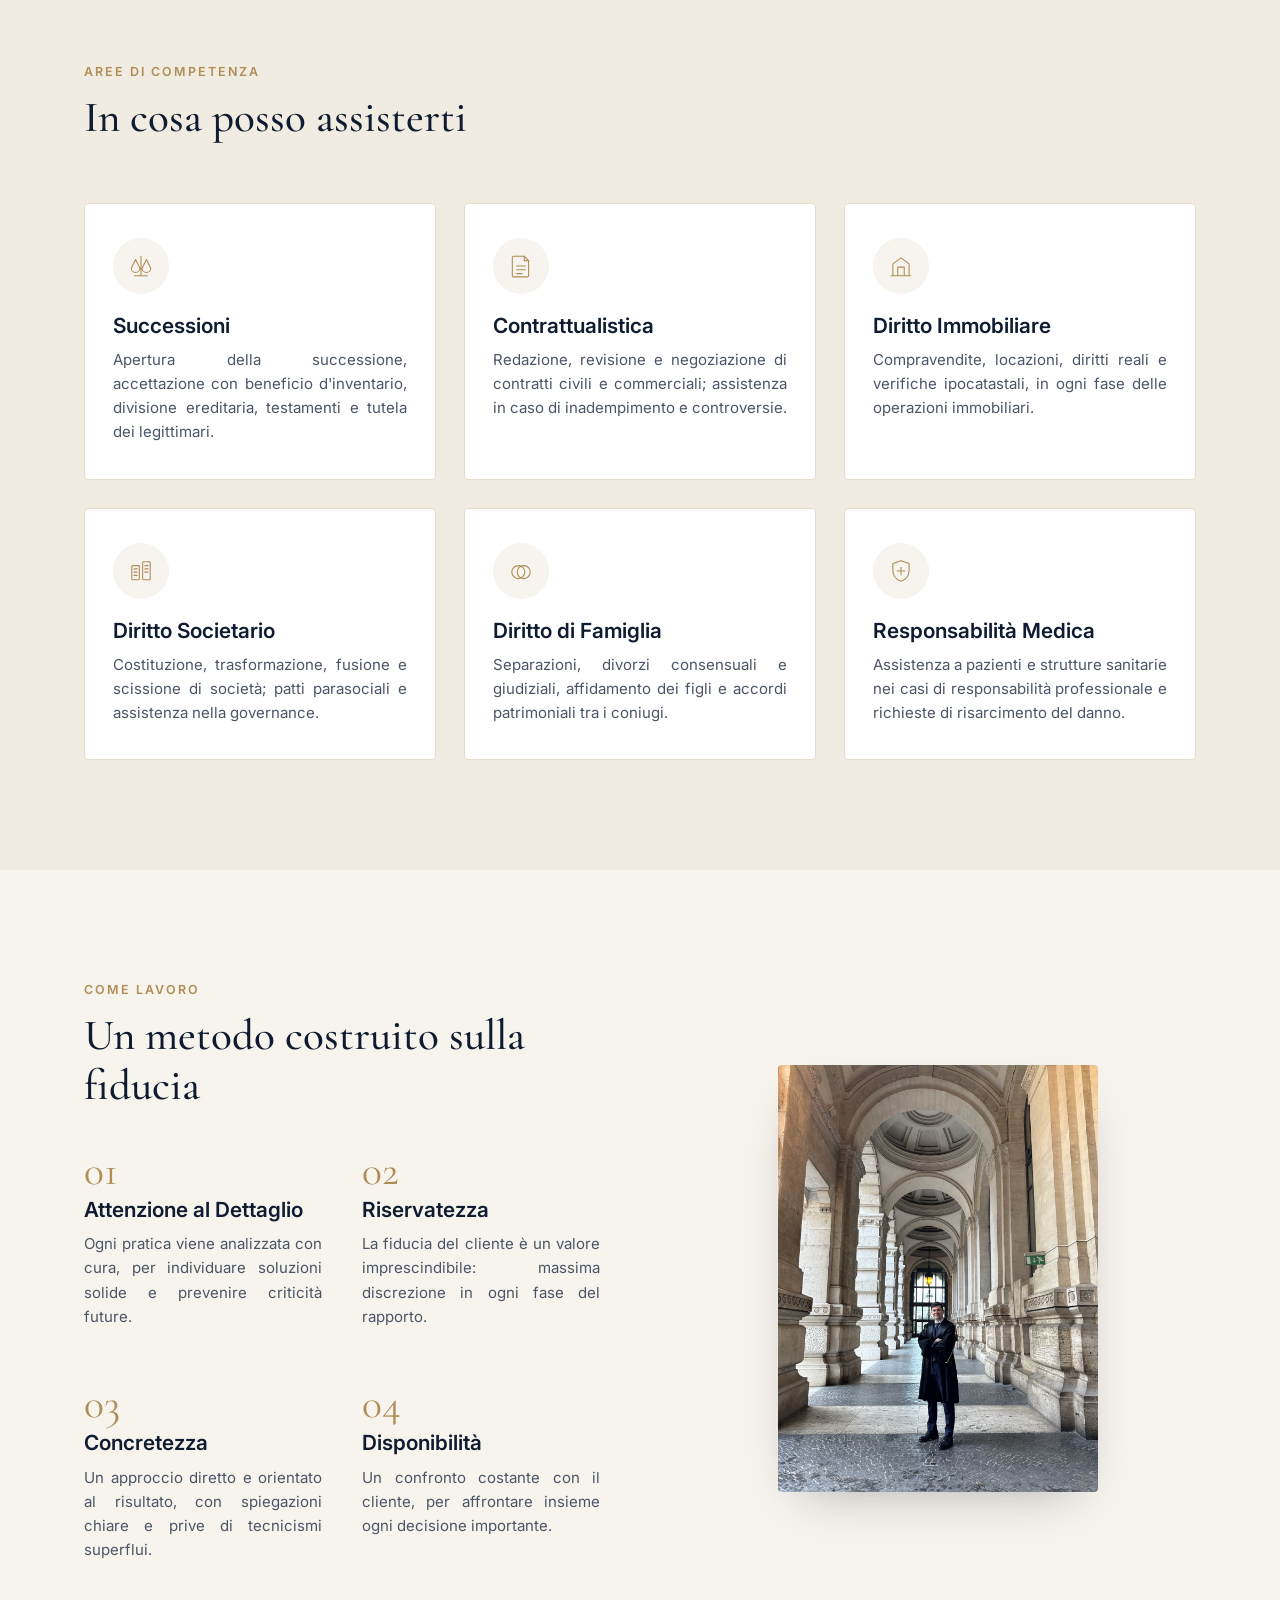
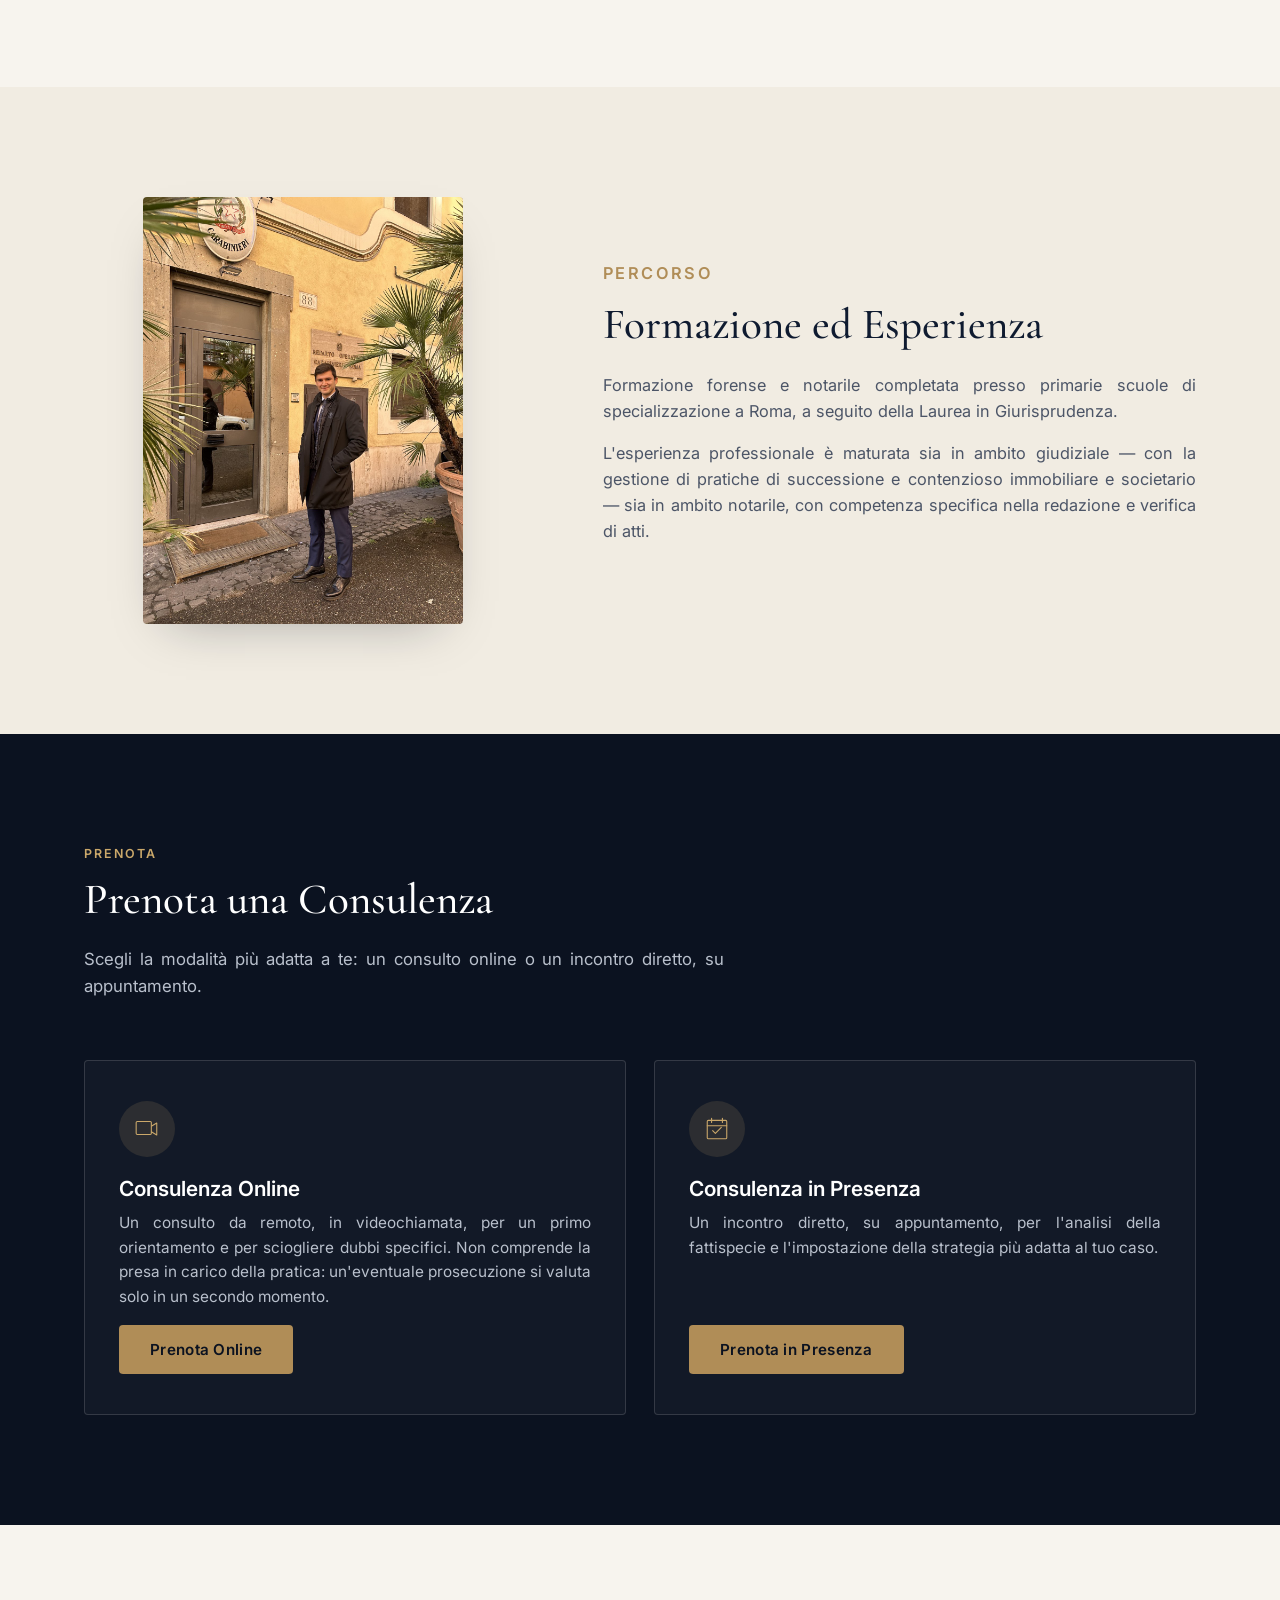
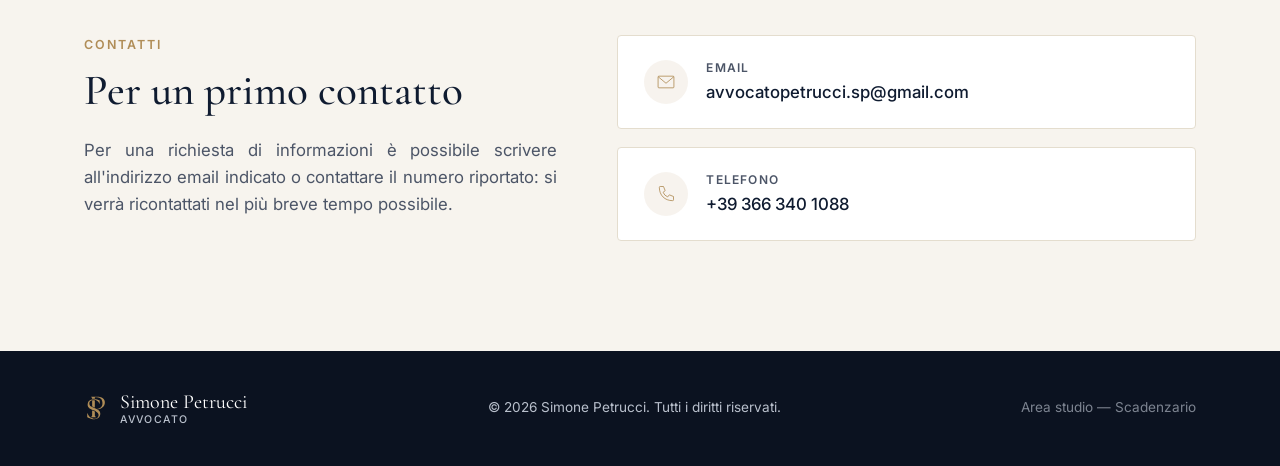
==== commit eb8bbb35: "Aggiunge scadenzario: gestione scadenze pratiche per rito civile/amministrativo/tributario Nuova app" ====
--- a/index.html
+++ b/index.html
@@ -287,6 +287,7 @@
       <span class="brand-name">Simone Petrucci<span class="brand-role">Avvocato</span></span>
     </div>
     <p>&copy; <span id="year"></span> Simone Petrucci. Tutti i diritti riservati.</p>
+    <p><a href="scadenzario/index.html" class="footer-internal-link">Area studio — Scadenzario</a></p>
   </div>
 </footer>
 
--- a/css/style.css
+++ b/css/style.css
@@ -360,12 +360,13 @@
 /* ---------- Method ---------- */
 .method-layout {
   display: grid;
-  grid-template-columns: 1.15fr 0.85fr;
+  grid-template-columns: 1fr 1fr;
   gap: 80px;
   align-items: center;
 }
 .method-photo {
   display: block;
+  justify-self: center;
   width: 100%;
   max-width: 320px;
   aspect-ratio: 3 / 4;
@@ -482,6 +483,8 @@
 .brand-footer .brand-name { color: var(--white); }
 .brand-footer .brand-role { color: var(--silver); }
 .site-footer p { margin: 0; color: var(--silver); font-size: 0.85rem; }
+.footer-internal-link { color: var(--silver); opacity: 0.65; text-decoration: none; }
+.footer-internal-link:hover { opacity: 1; color: var(--gold-light); }
 
 /* ---------- Modal ---------- */
 .modal-overlay {
@@ -753,6 +756,8 @@
 
   .about-grid, .path-grid, .contact-grid, .method-layout { grid-template-columns: 1fr; gap: 44px; }
   .about-photo, .method-photo, .path-photo { margin-left: auto; margin-right: auto; }
+  .path-text { order: 1; }
+  .path-photo { order: 2; }
   .card { flex-basis: calc((100% - 28px) / 2); }
   .method-grid { grid-template-columns: repeat(2, 1fr); }
   .booking-grid { grid-template-columns: 1fr; }
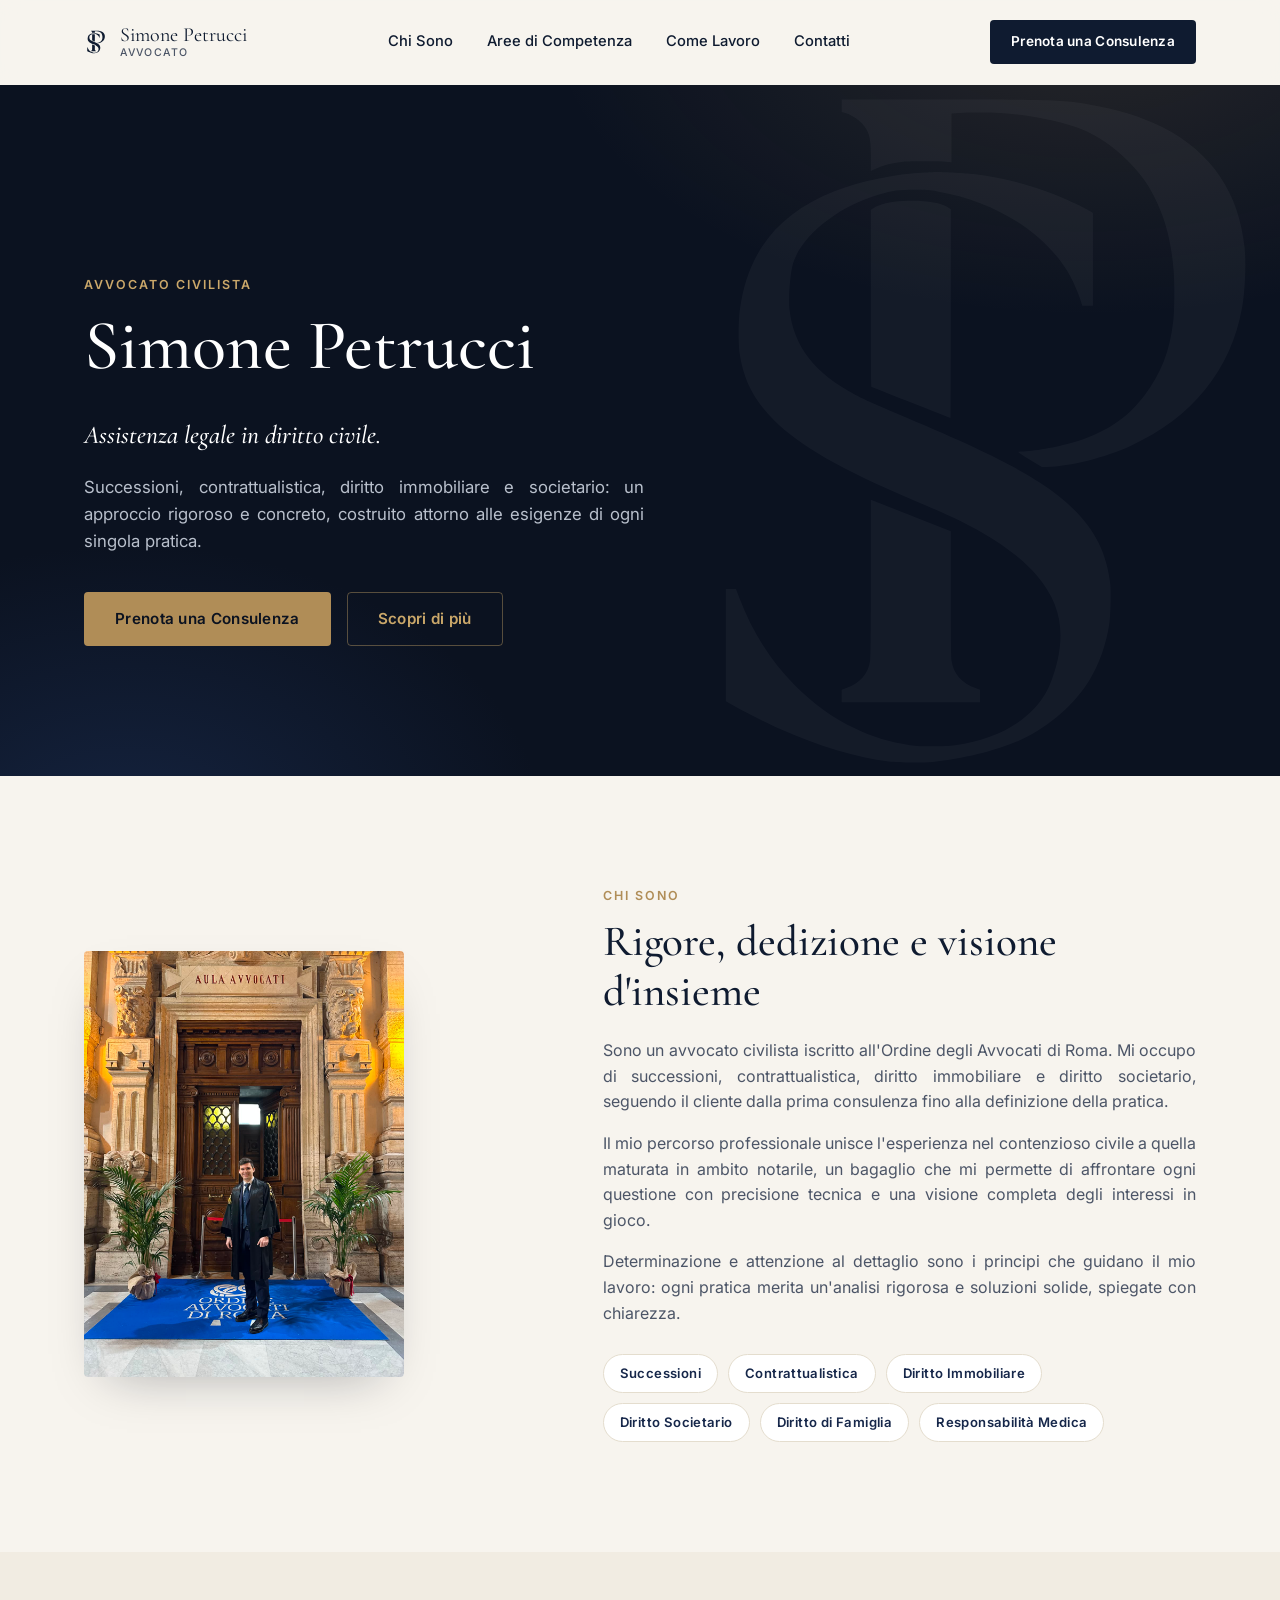
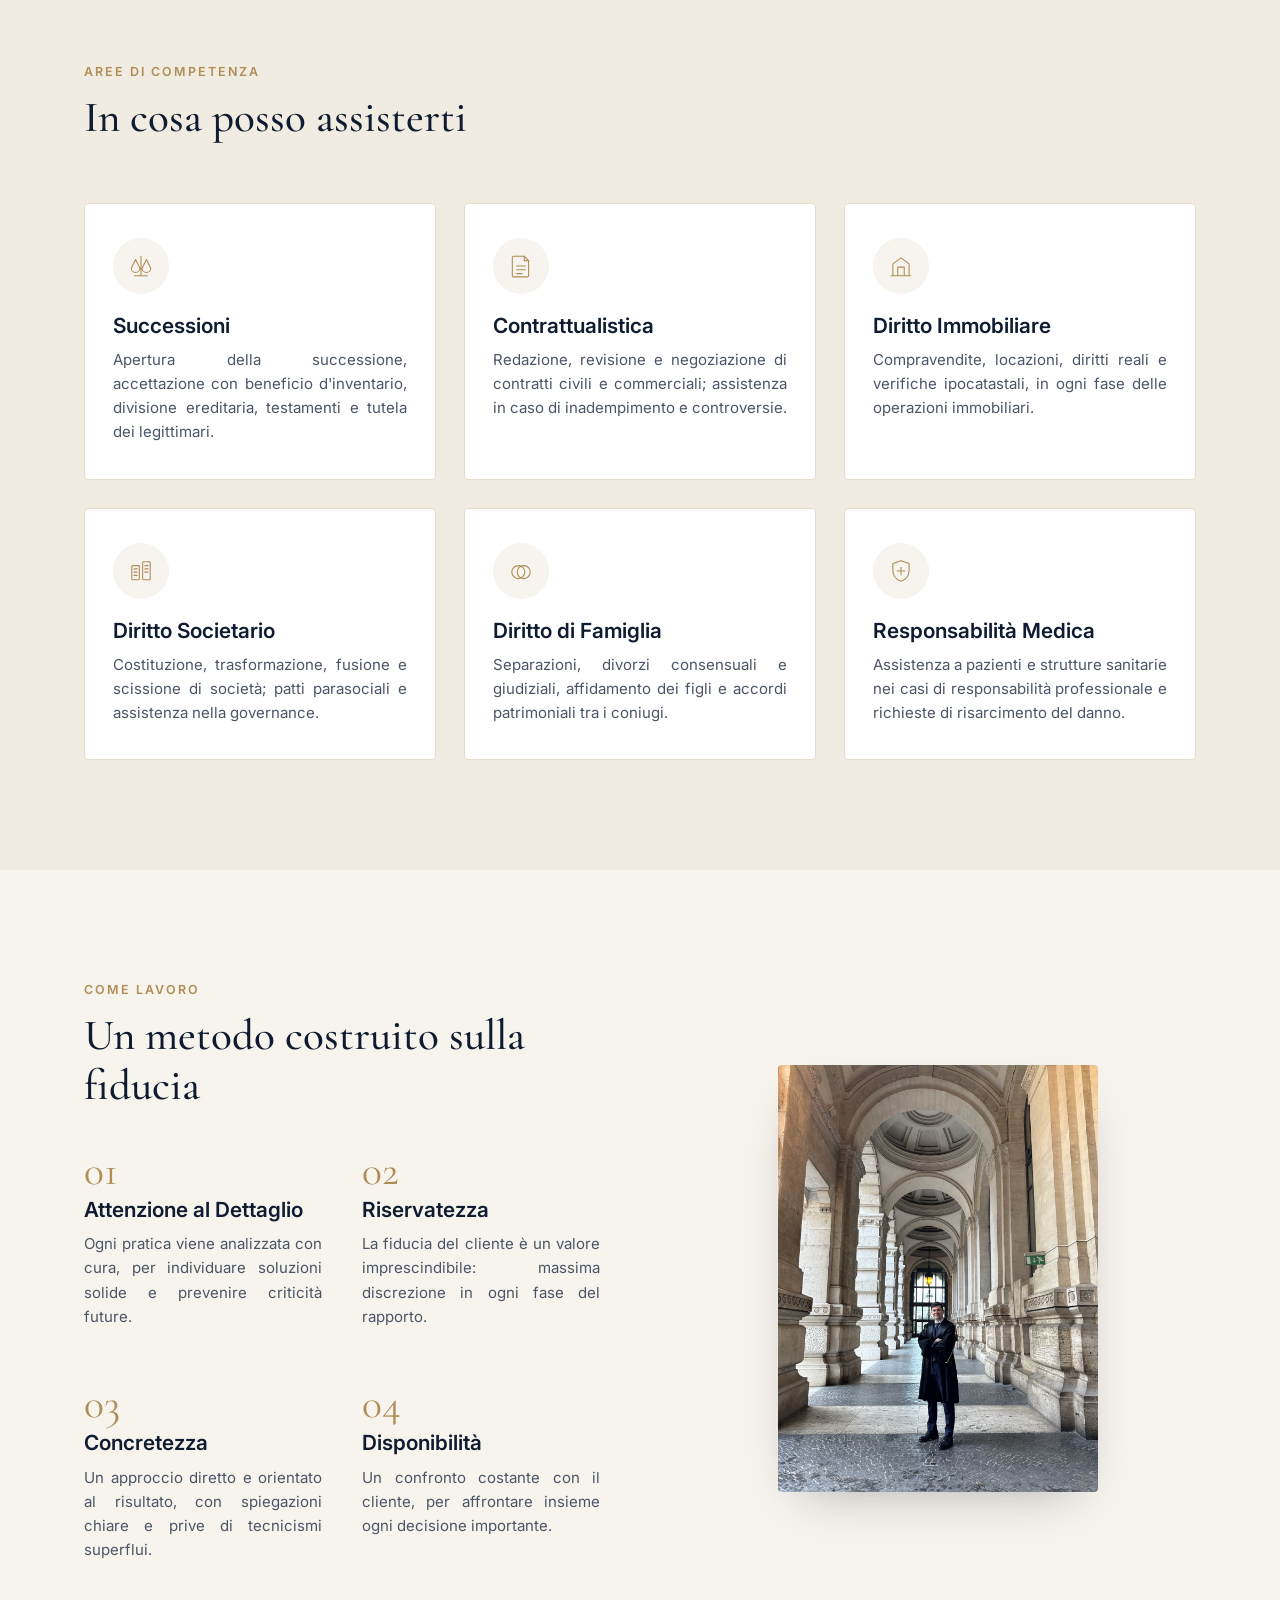
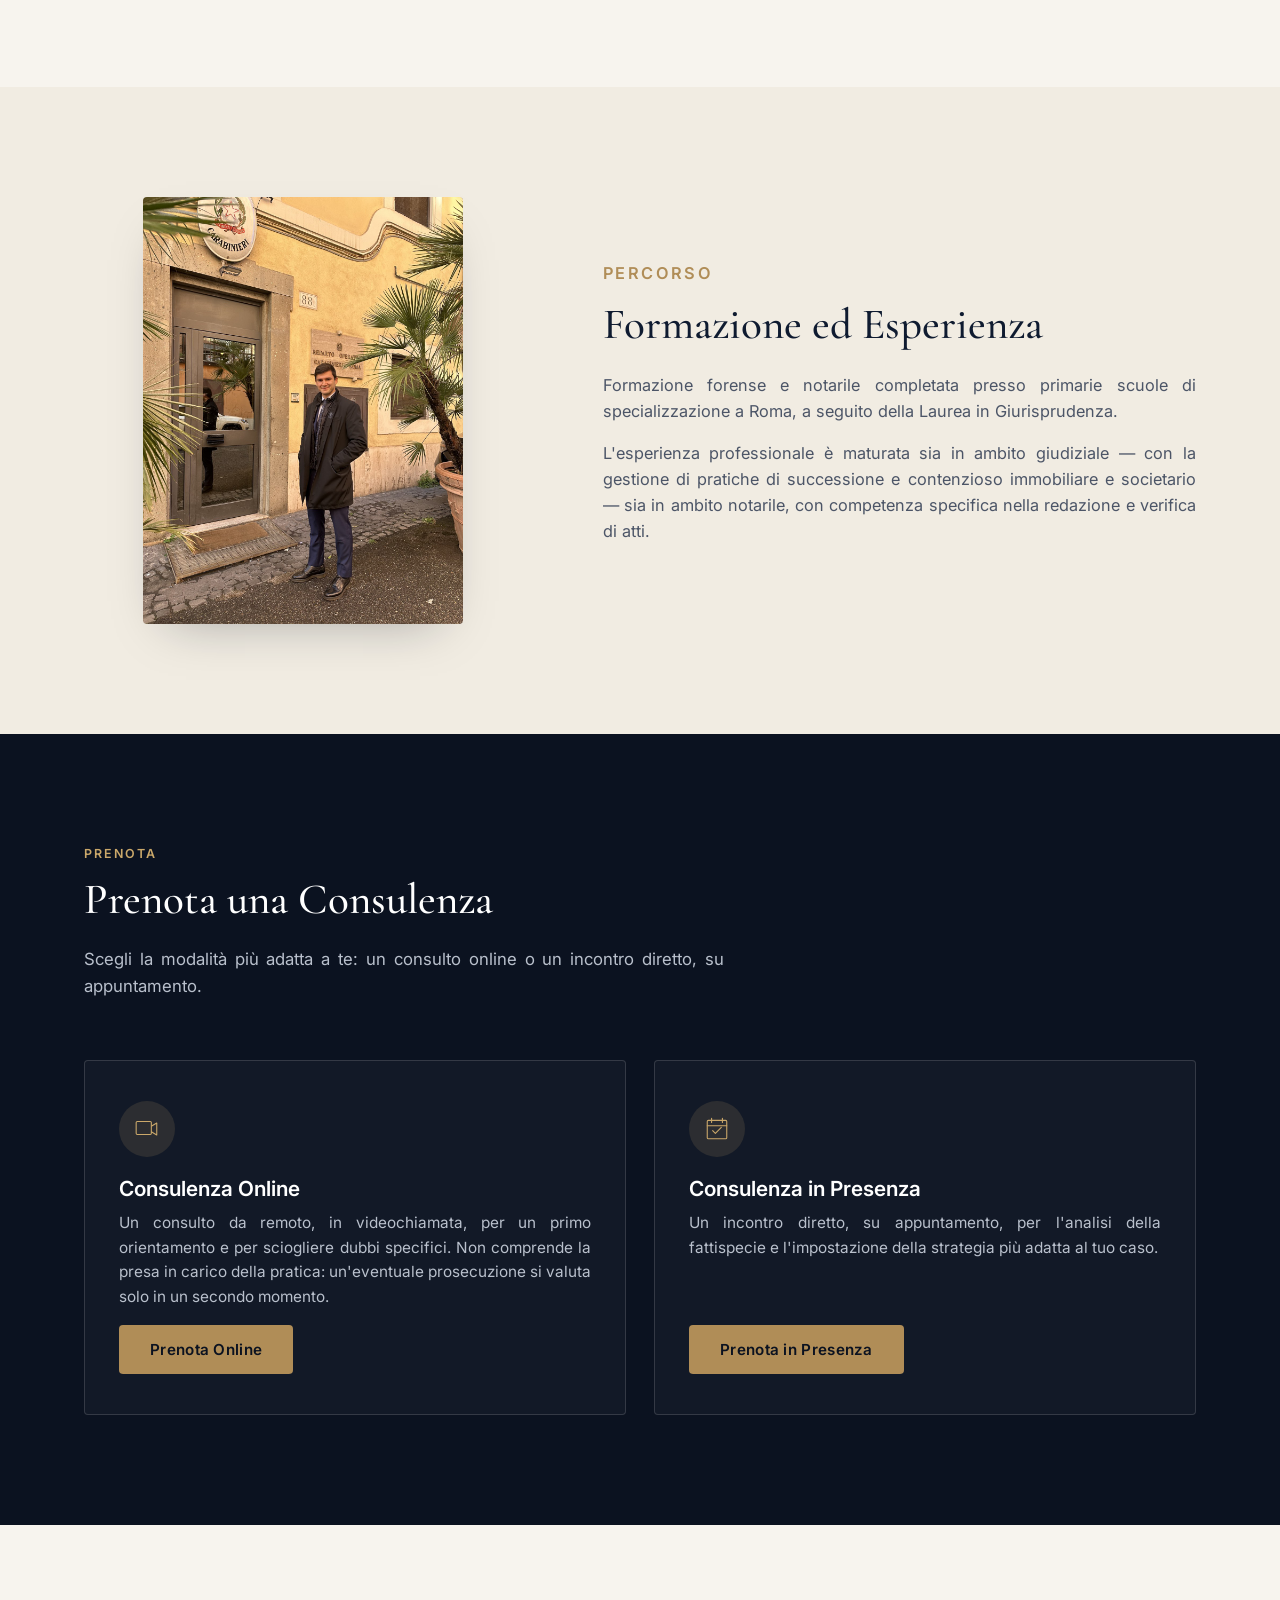
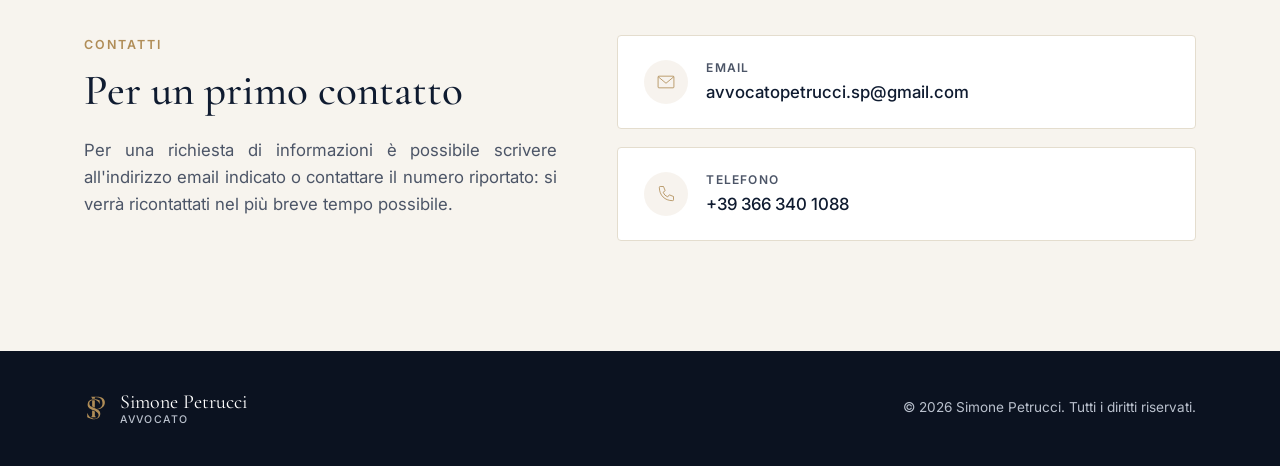
==== commit 7a7114fe: "Rimuove il link allo Scadenzario dal sito pubblico Lo Scadenzario e' uno strumento di lavoro interno" ====
--- a/index.html
+++ b/index.html
@@ -287,7 +287,6 @@
       <span class="brand-name">Simone Petrucci<span class="brand-role">Avvocato</span></span>
     </div>
     <p>&copy; <span id="year"></span> Simone Petrucci. Tutti i diritti riservati.</p>
-    <p><a href="scadenzario/index.html" class="footer-internal-link">Area studio — Scadenzario</a></p>
   </div>
 </footer>
 
--- a/css/style.css
+++ b/css/style.css
@@ -483,8 +483,6 @@
 .brand-footer .brand-name { color: var(--white); }
 .brand-footer .brand-role { color: var(--silver); }
 .site-footer p { margin: 0; color: var(--silver); font-size: 0.85rem; }
-.footer-internal-link { color: var(--silver); opacity: 0.65; text-decoration: none; }
-.footer-internal-link:hover { opacity: 1; color: var(--gold-light); }
 
 /* ---------- Modal ---------- */
 .modal-overlay {
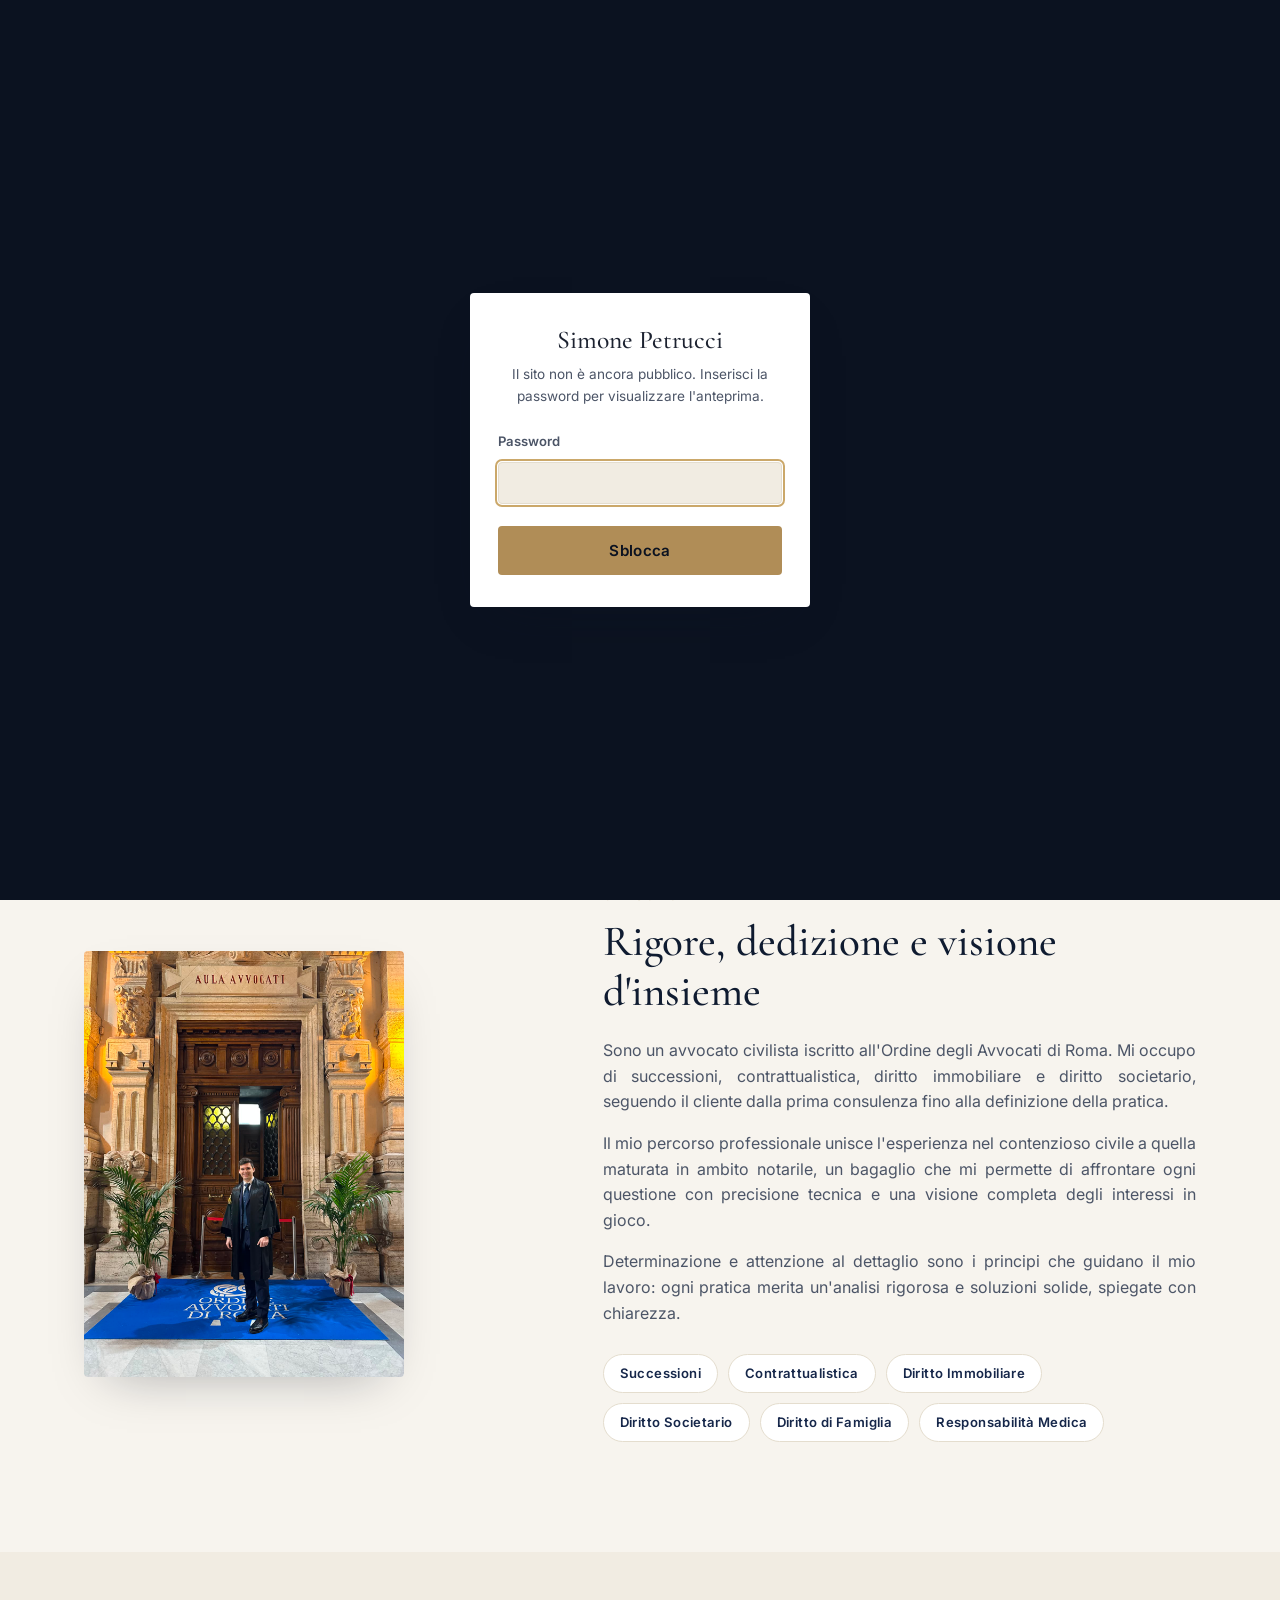
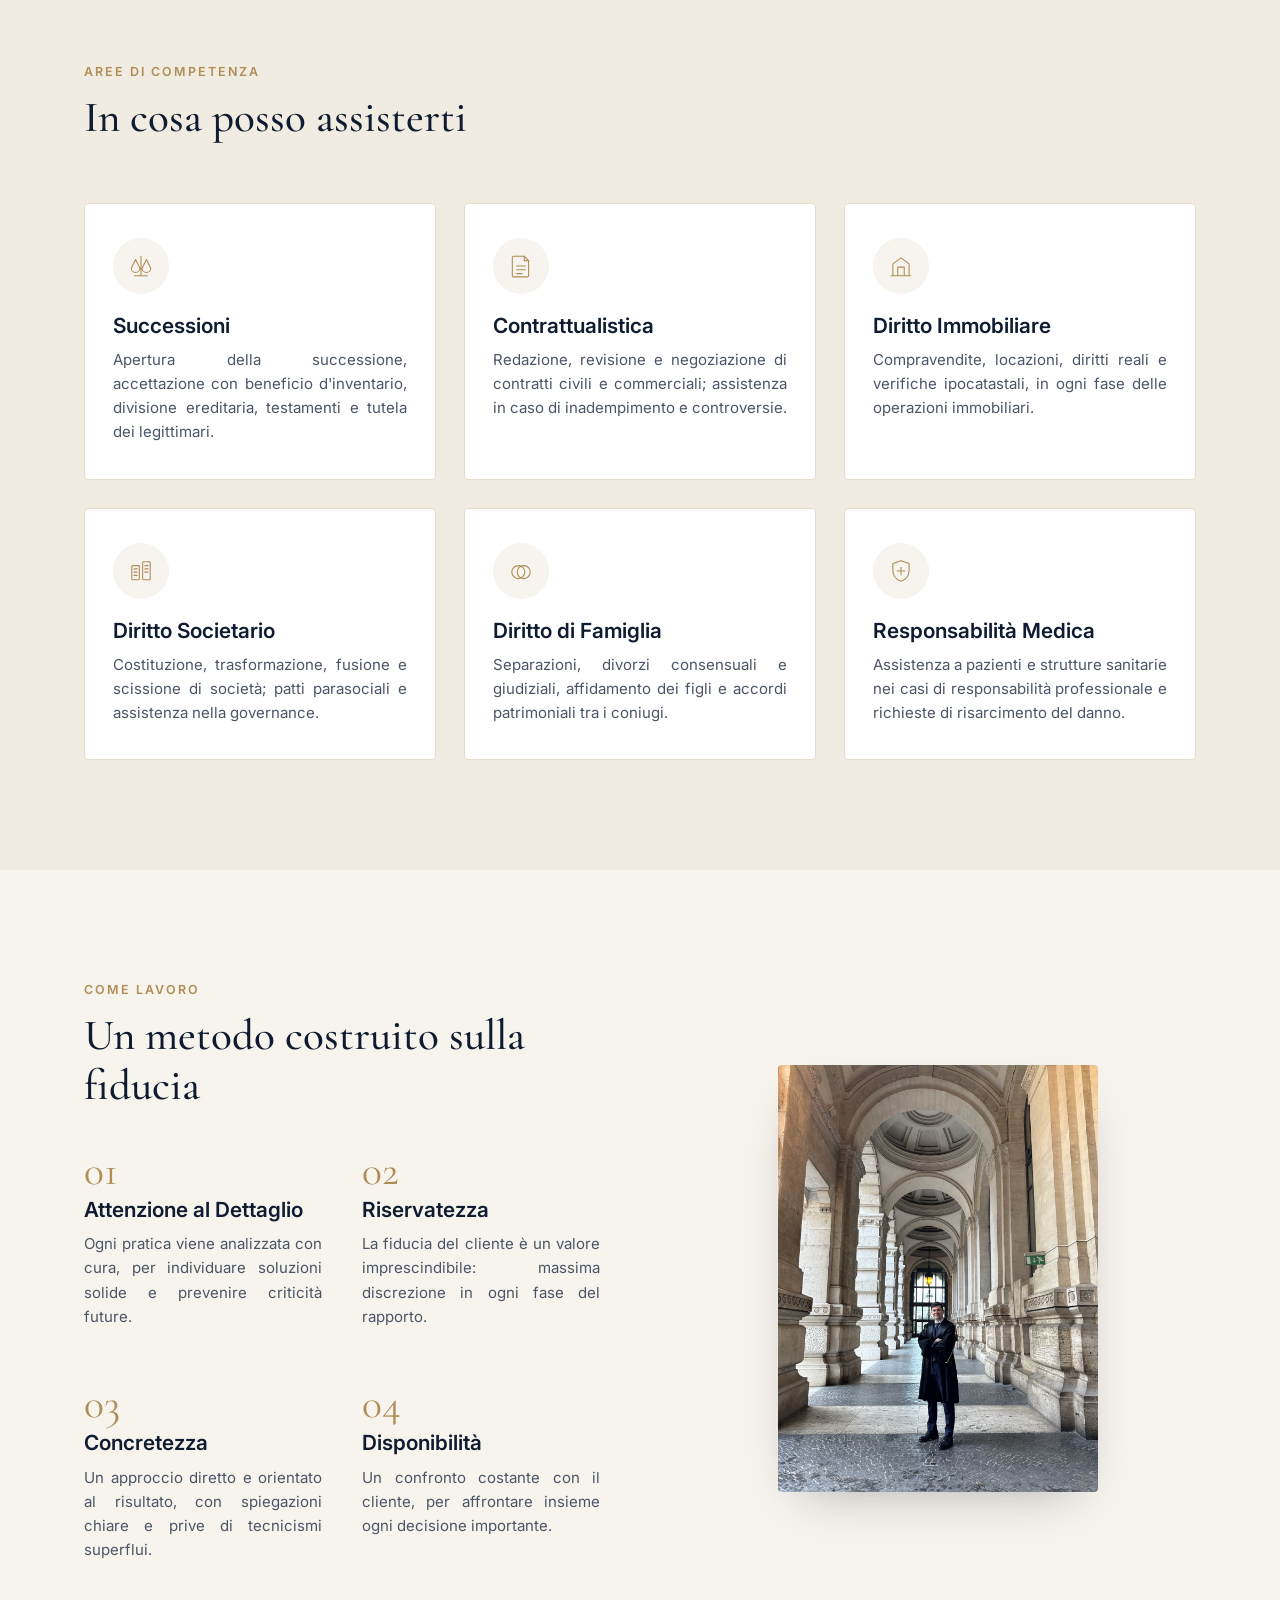
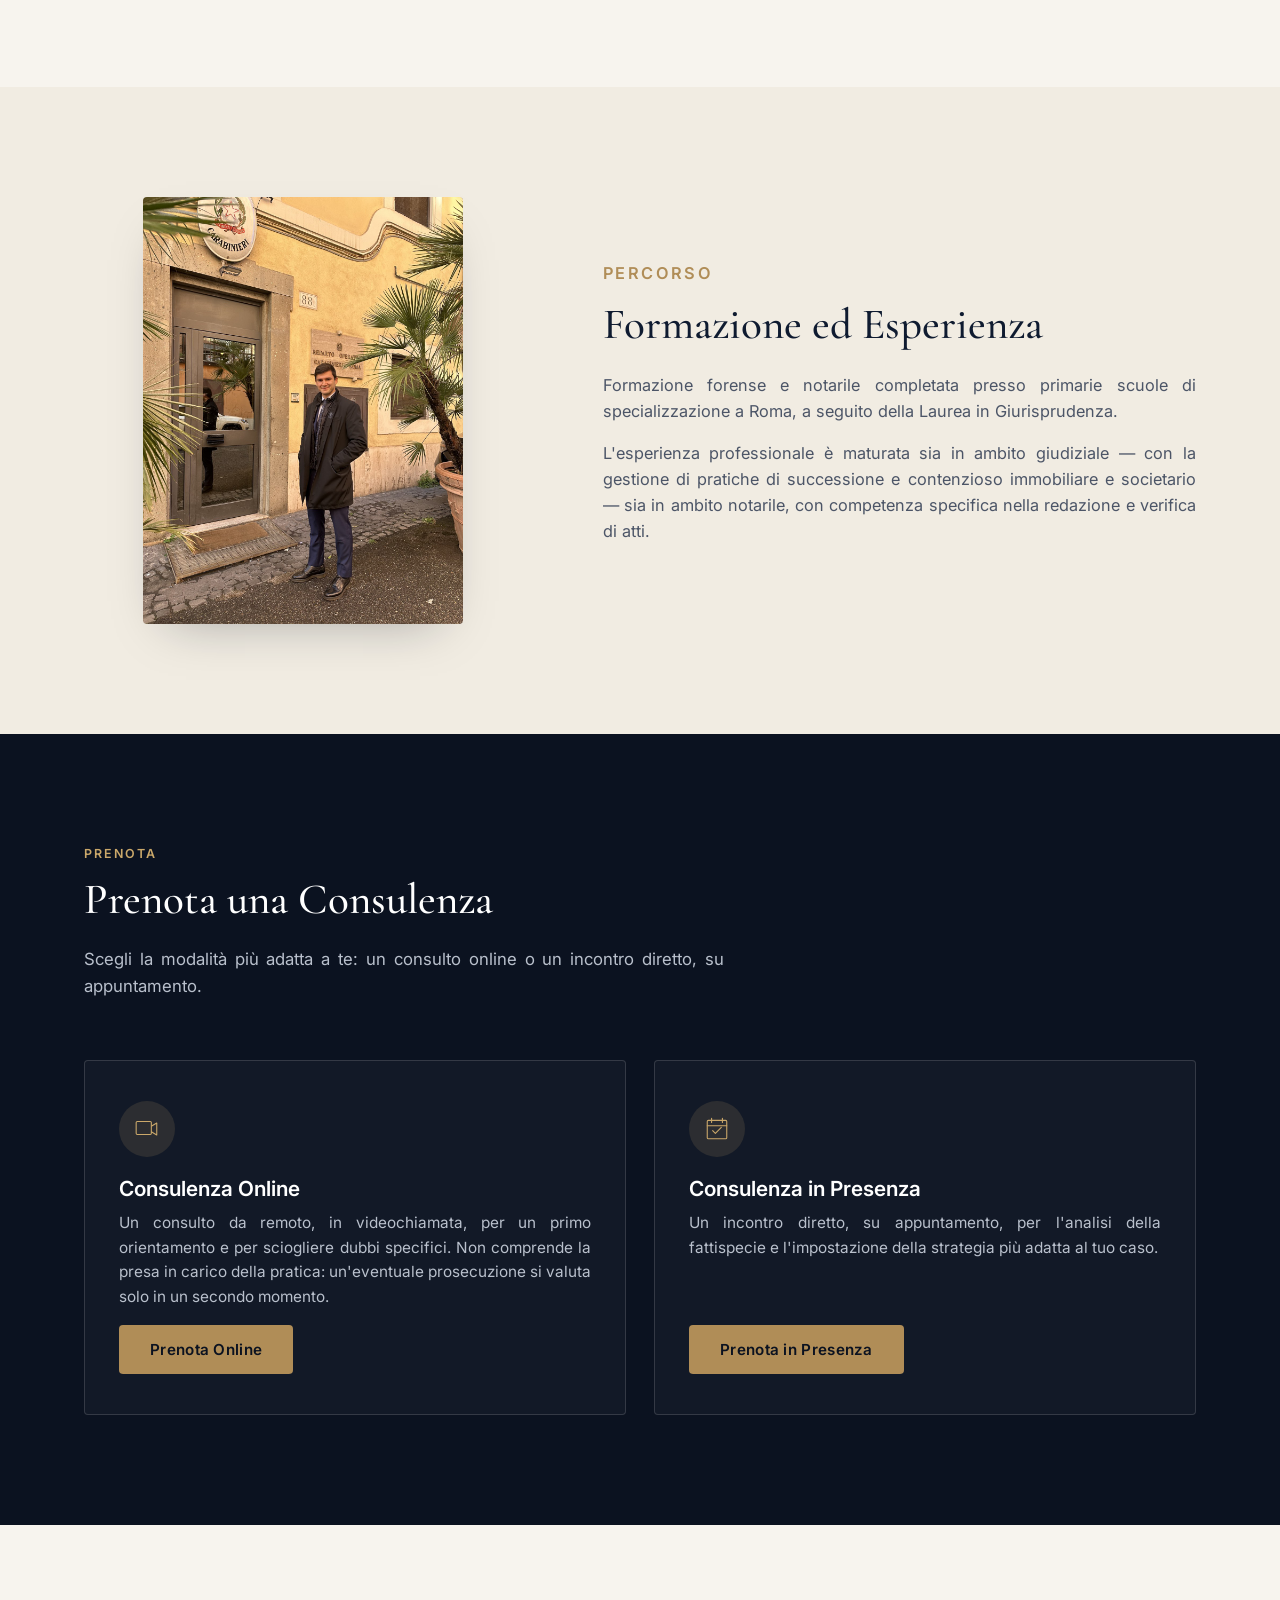
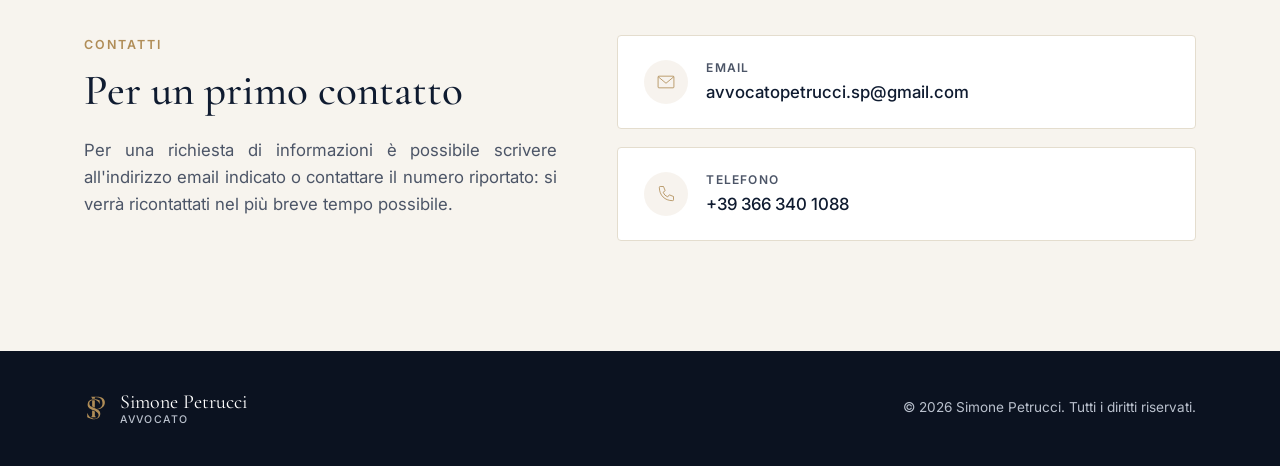
==== commit 2dc5ff5a: "Aggiunge una schermata con password alla home del sito Il sito dello studio non e' ancora pronto per" ====
--- a/index.html
+++ b/index.html
@@ -14,8 +14,26 @@
 <link href="https://fonts.googleapis.com/css2?family=Cormorant+Garamond:ital,wght@0,400;0,500;0,600;1,400&family=Inter:wght@400;500;600;700&display=swap" rel="stylesheet" />
 
 <link rel="stylesheet" href="css/style.css" />
+<style>
+  /* Copertura critica del lock-screen: presente subito, prima ancora
+     che css/style.css finisca di caricare. */
+  #lock-overlay { position: fixed; inset: 0; z-index: 9999; background: #0b1220; display: flex; align-items: center; justify-content: center; padding: 20px; }
+</style>
 </head>
 <body>
+
+<div id="lock-overlay">
+  <form id="lock-form" class="lock-card">
+    <h1 class="lock-title">Simone Petrucci</h1>
+    <p class="lock-lead">Il sito non è ancora pubblico. Inserisci la password per visualizzare l'anteprima.</p>
+    <label for="lock-password">Password</label>
+    <input type="password" id="lock-password" autocomplete="current-password" required />
+    <button type="submit" class="btn btn-gold">Sblocca</button>
+    <p id="lock-error" class="lock-error" hidden></p>
+  </form>
+</div>
+<script src="js/auth-config.js"></script>
+<script src="js/auth.js"></script>
 
 <a class="skip-link" href="#main">Vai al contenuto</a>
 
--- a/css/style.css
+++ b/css/style.css
@@ -29,6 +29,37 @@
 *, *::before, *::after { box-sizing: border-box; }
 html { scroll-behavior: smooth; }
 
+#lock-overlay {
+  background: radial-gradient(circle at 30% 20%, var(--navy-800), var(--navy-950) 70%);
+}
+.lock-card {
+  width: 100%;
+  max-width: 340px;
+  background: var(--white);
+  border-radius: var(--radius);
+  padding: 32px 28px;
+  box-shadow: var(--shadow-soft);
+  display: flex;
+  flex-direction: column;
+  gap: 6px;
+}
+.lock-title { font-family: var(--font-serif); font-weight: 500; font-size: 1.6rem; margin: 0 0 4px; color: var(--ink); text-align: center; }
+.lock-lead { font-size: 0.85rem; color: var(--ink-soft); text-align: center; margin: 0 0 18px; }
+.lock-card label { font-size: 0.82rem; font-weight: 600; color: var(--ink-soft); margin-bottom: 4px; }
+.lock-card input[type="password"] {
+  font-family: var(--font-sans);
+  font-size: 1rem;
+  padding: 10px 12px;
+  border: 1px solid var(--line);
+  border-radius: var(--radius);
+  background: var(--ivory-warm);
+  color: var(--ink);
+  margin-bottom: 16px;
+}
+.lock-card input[type="password"]:focus { outline: 2px solid var(--gold-light); outline-offset: 1px; }
+.lock-card .btn { width: 100%; }
+.lock-error { color: #a3382f; font-size: 0.85rem; text-align: center; margin: 12px 0 0; }
+
 body {
   margin: 0;
   font-family: var(--font-sans);
